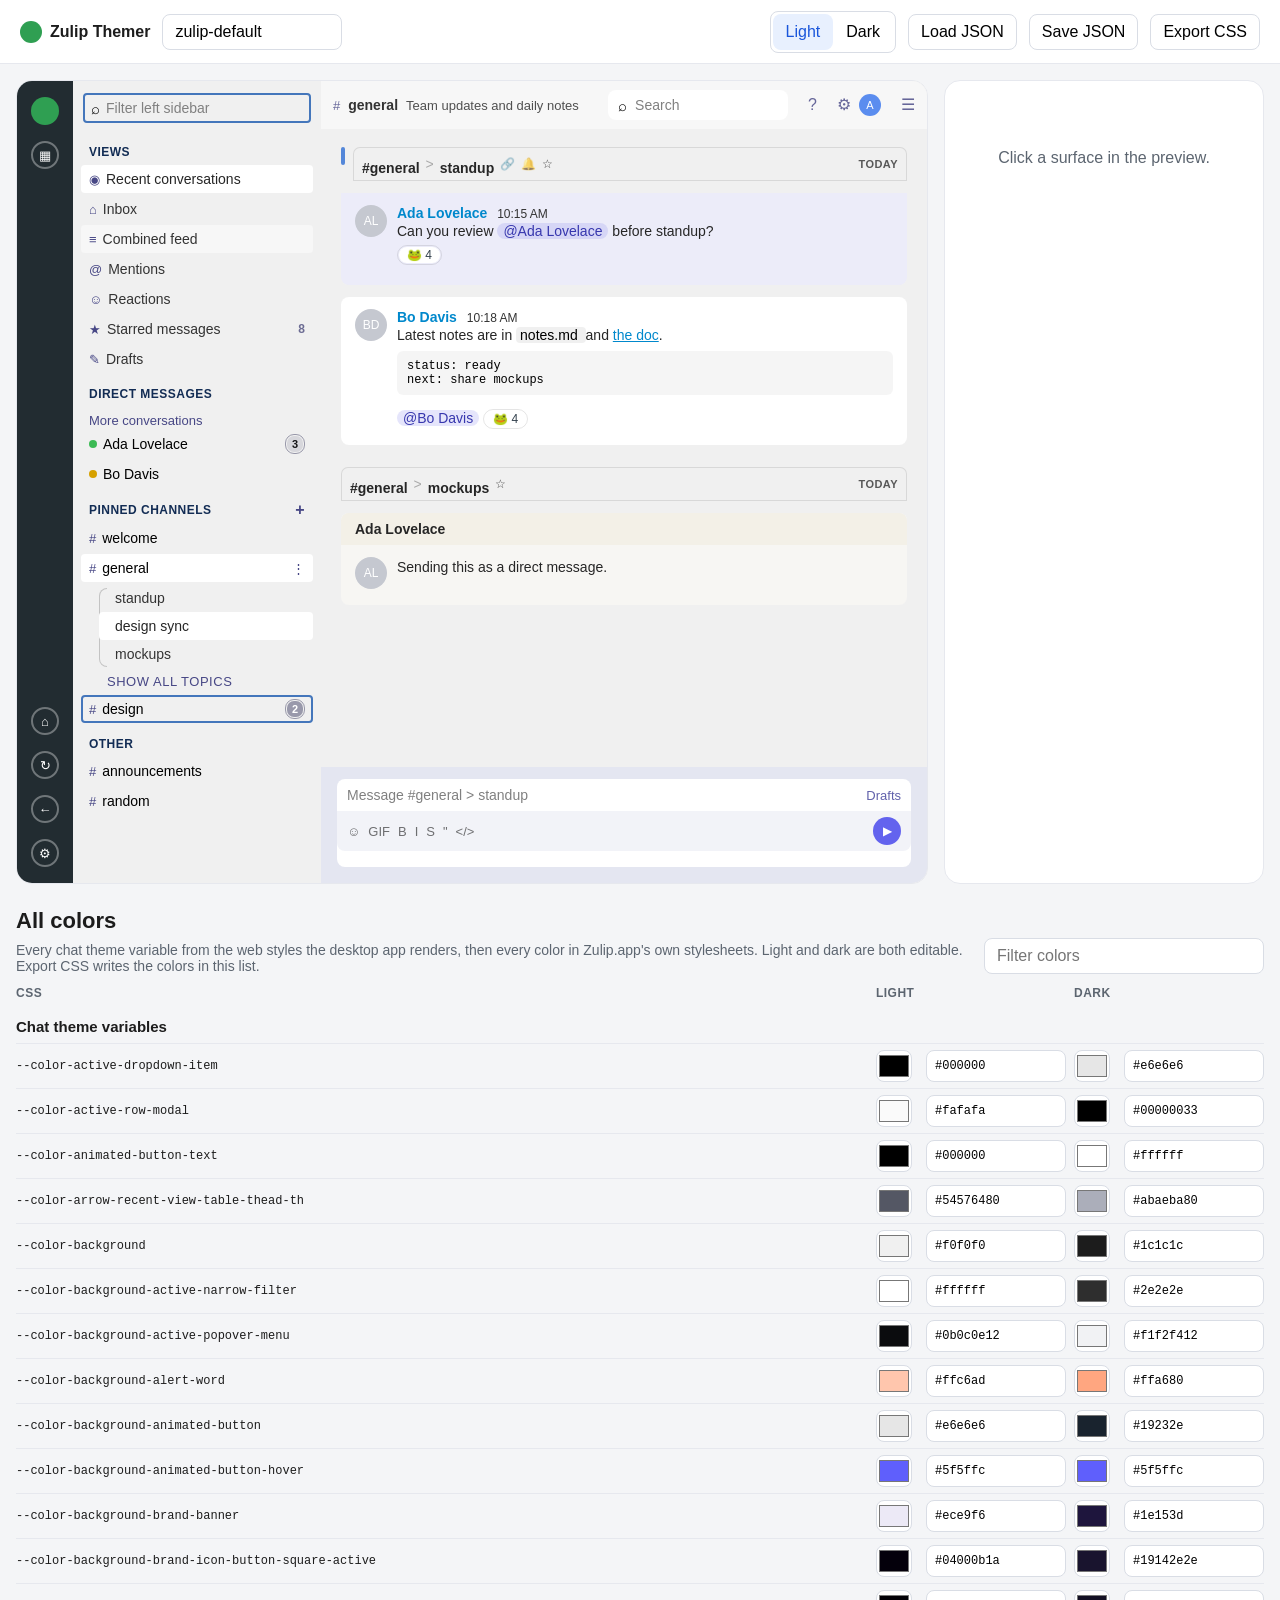
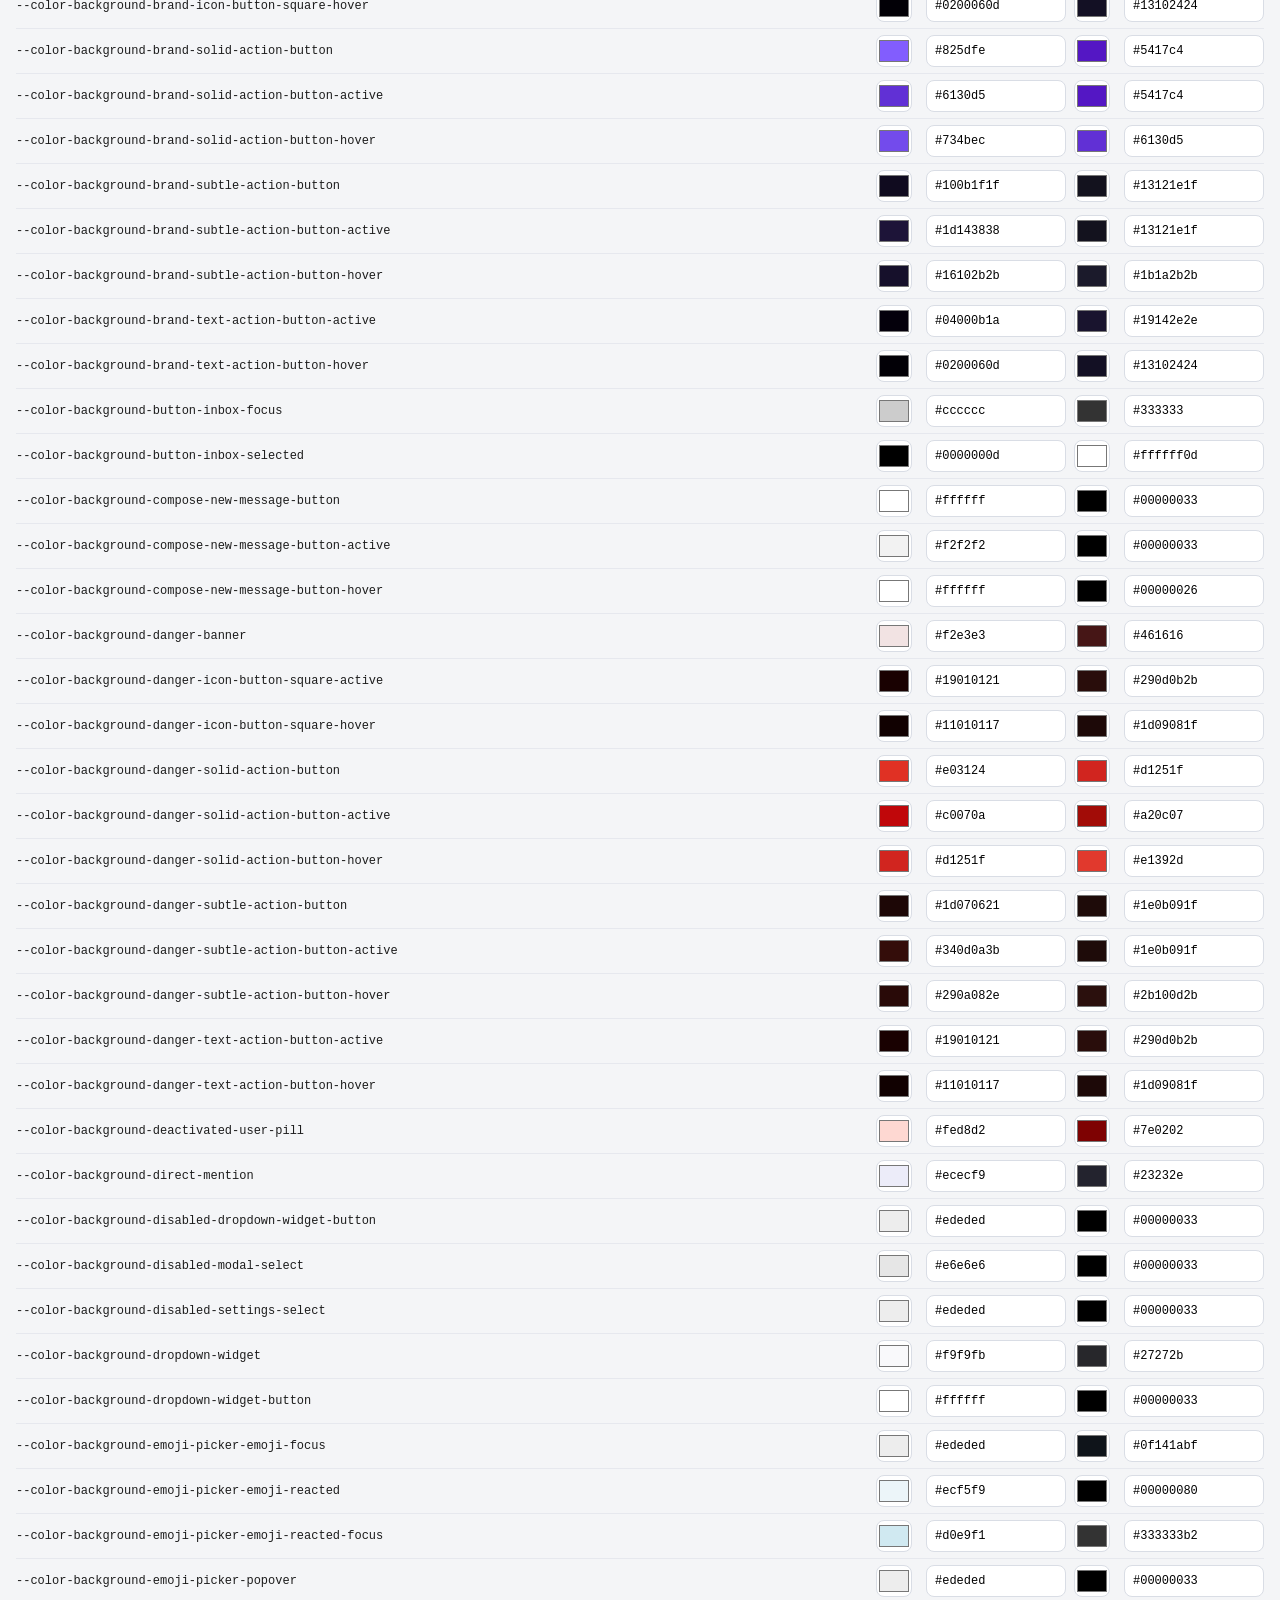
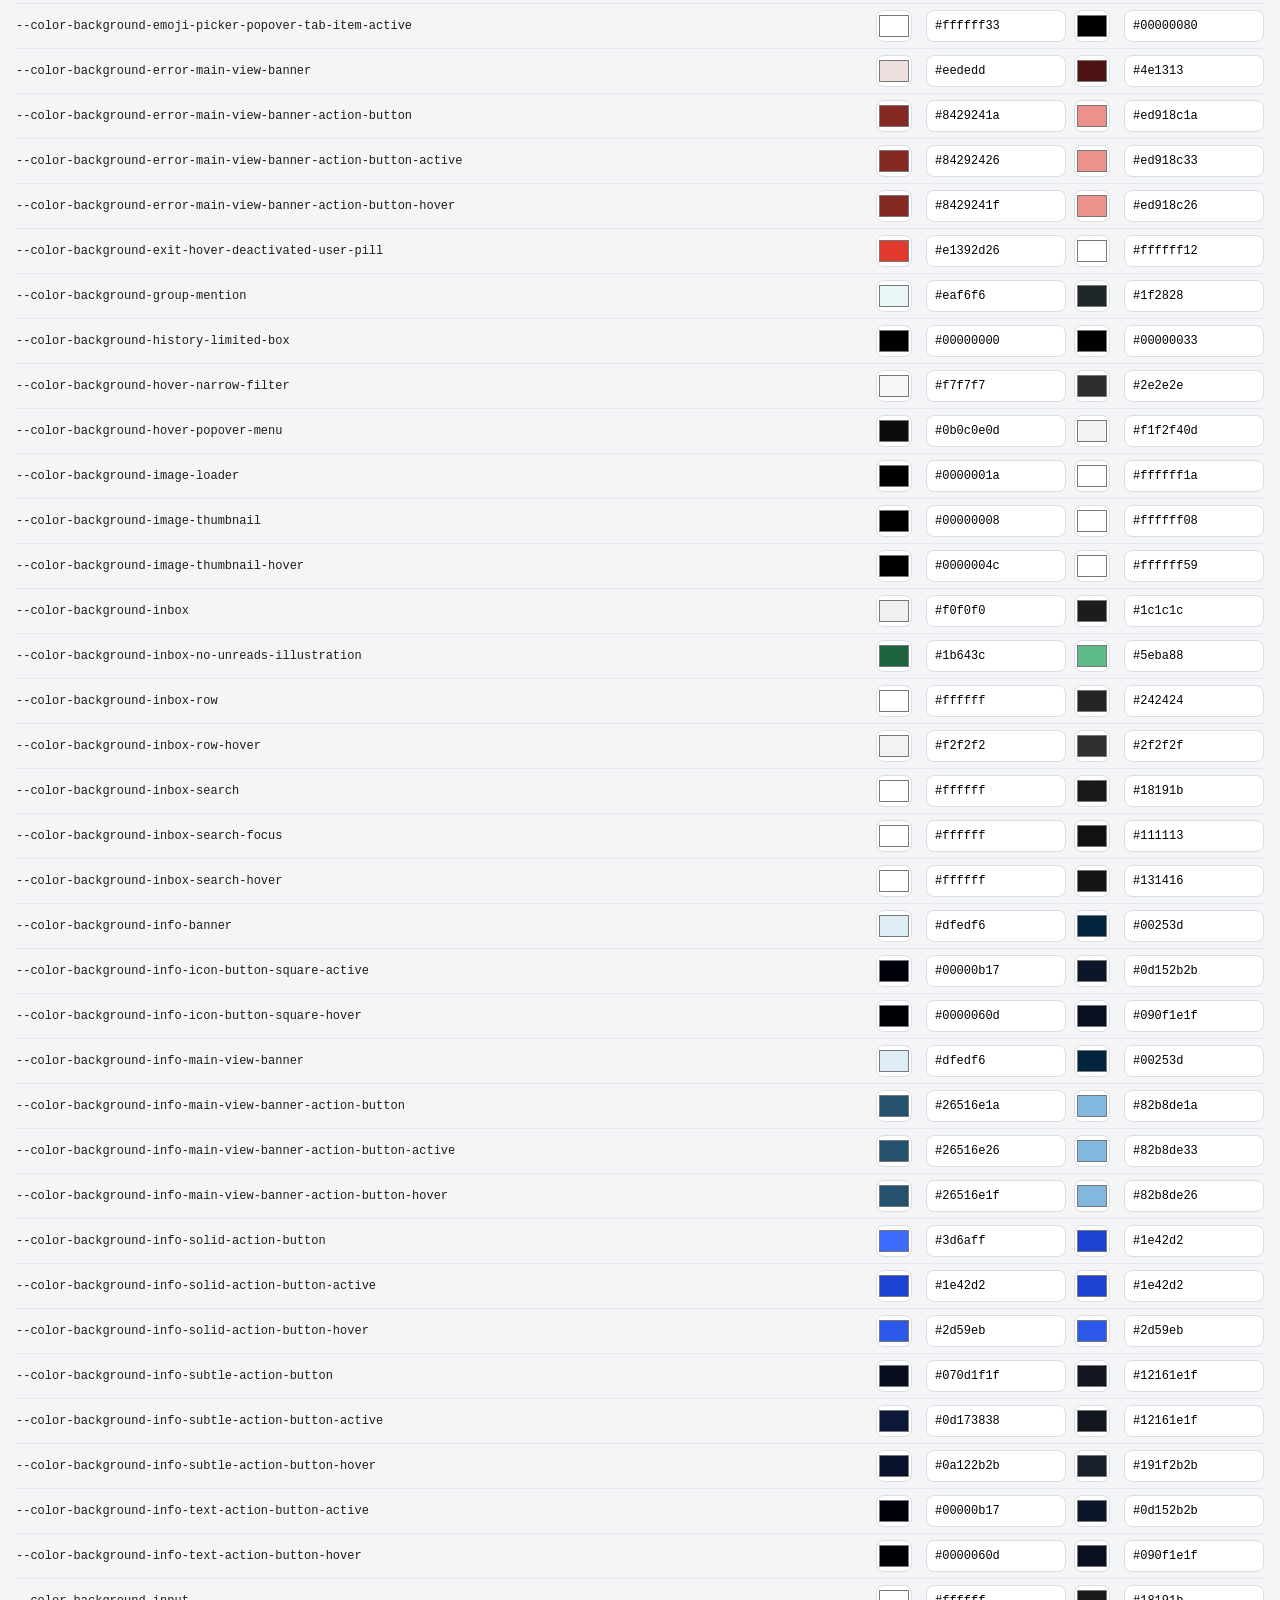
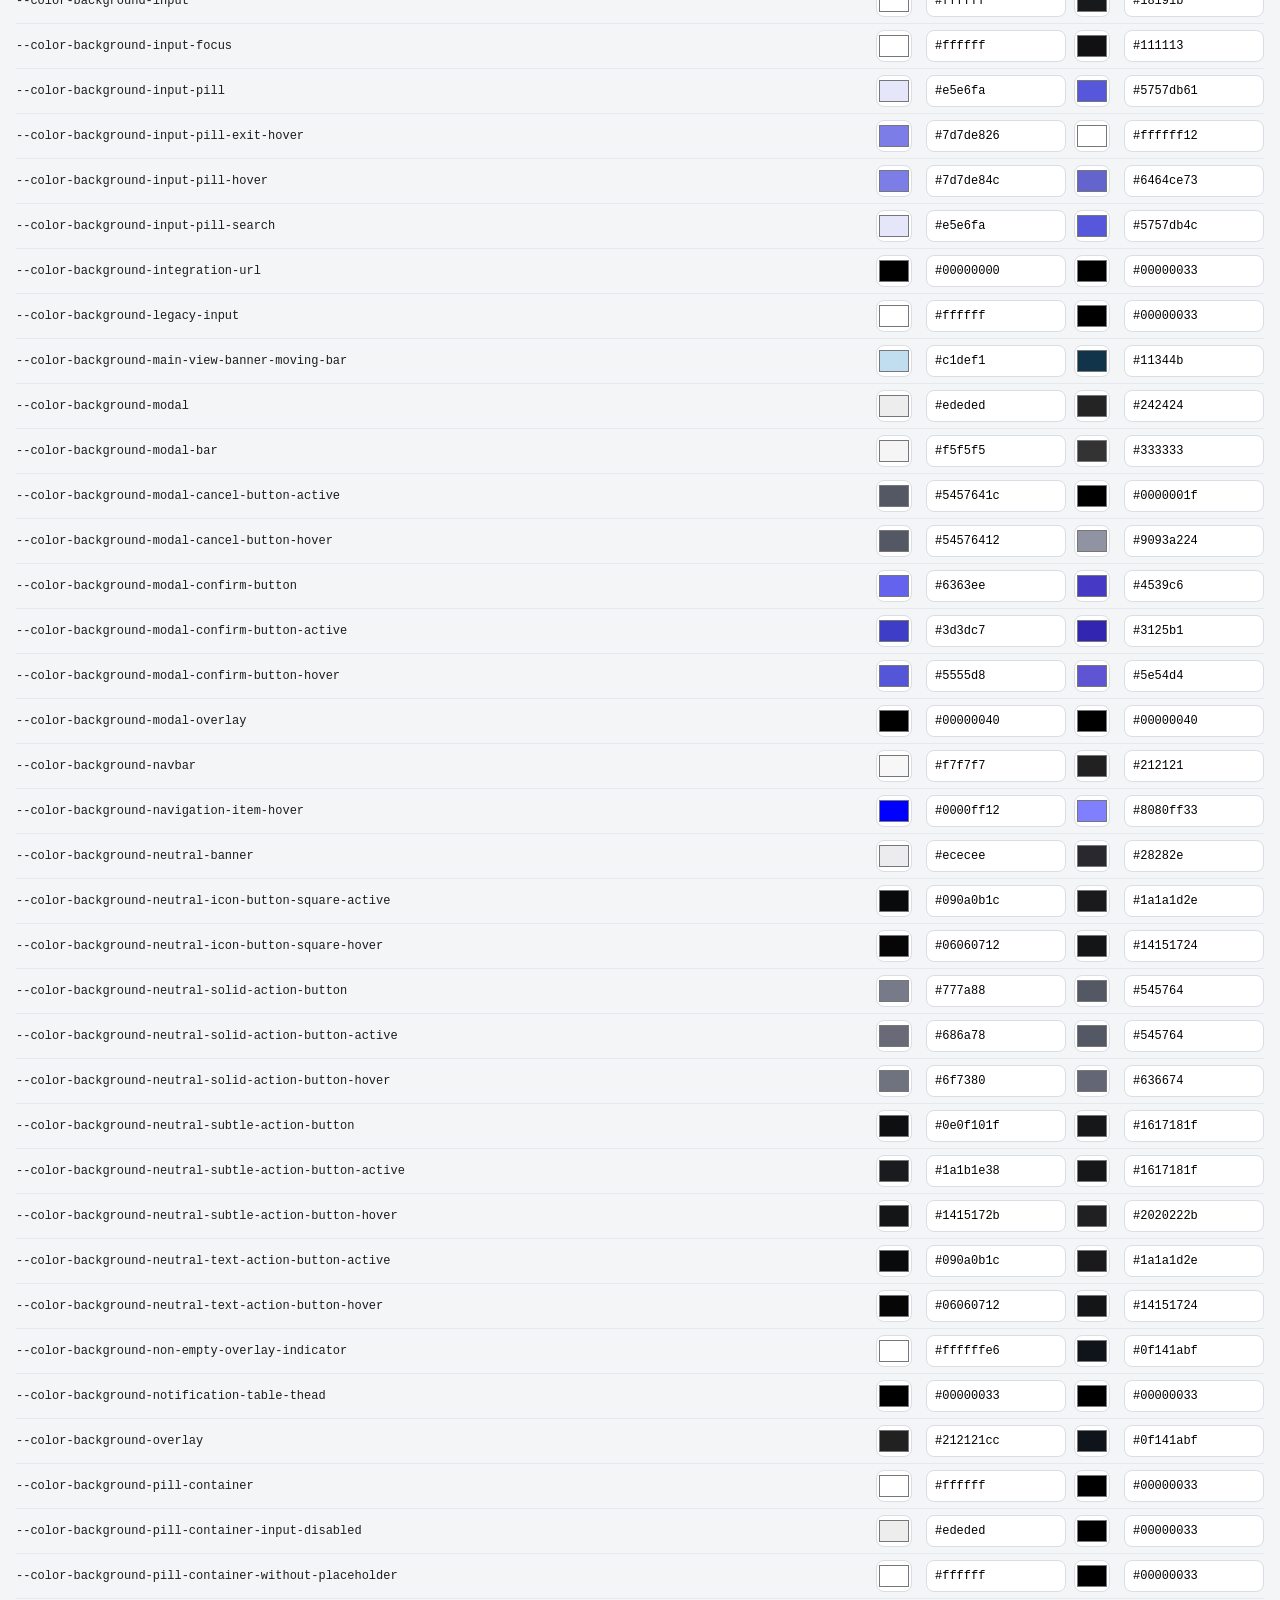
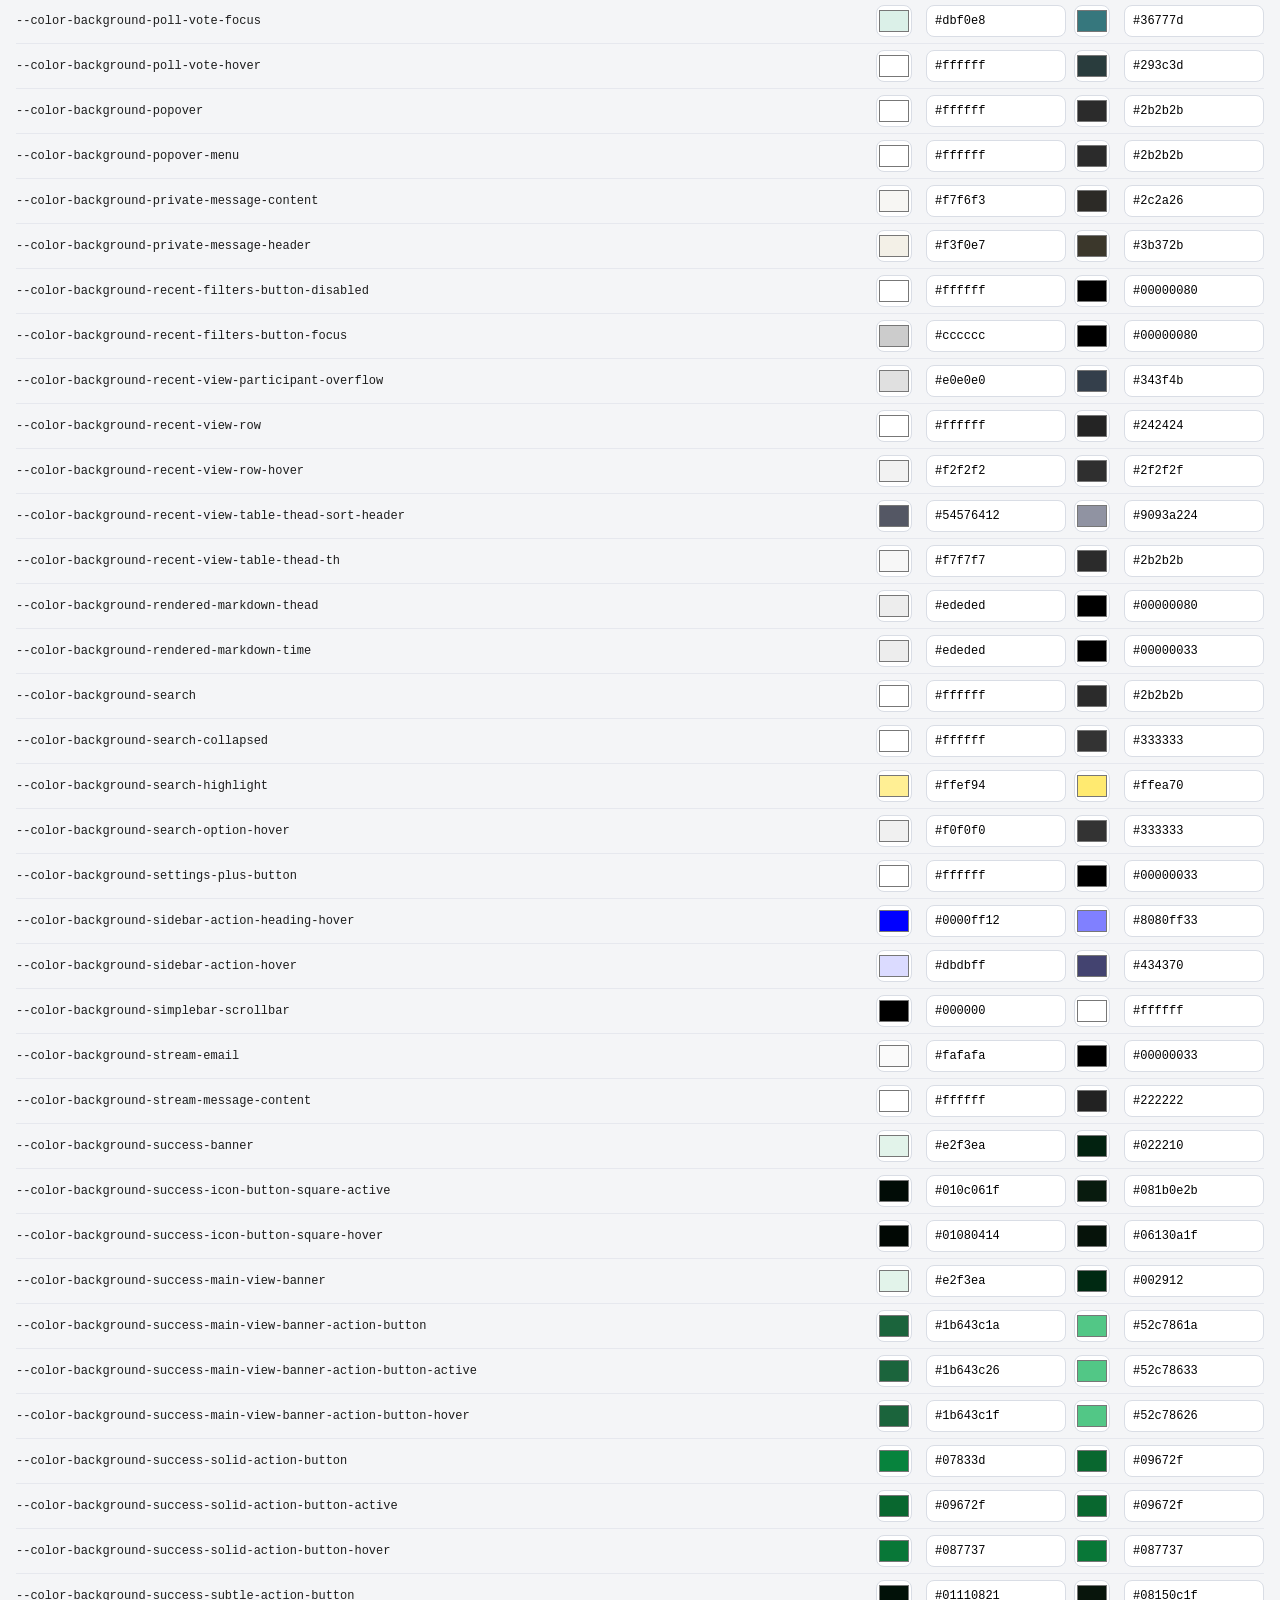
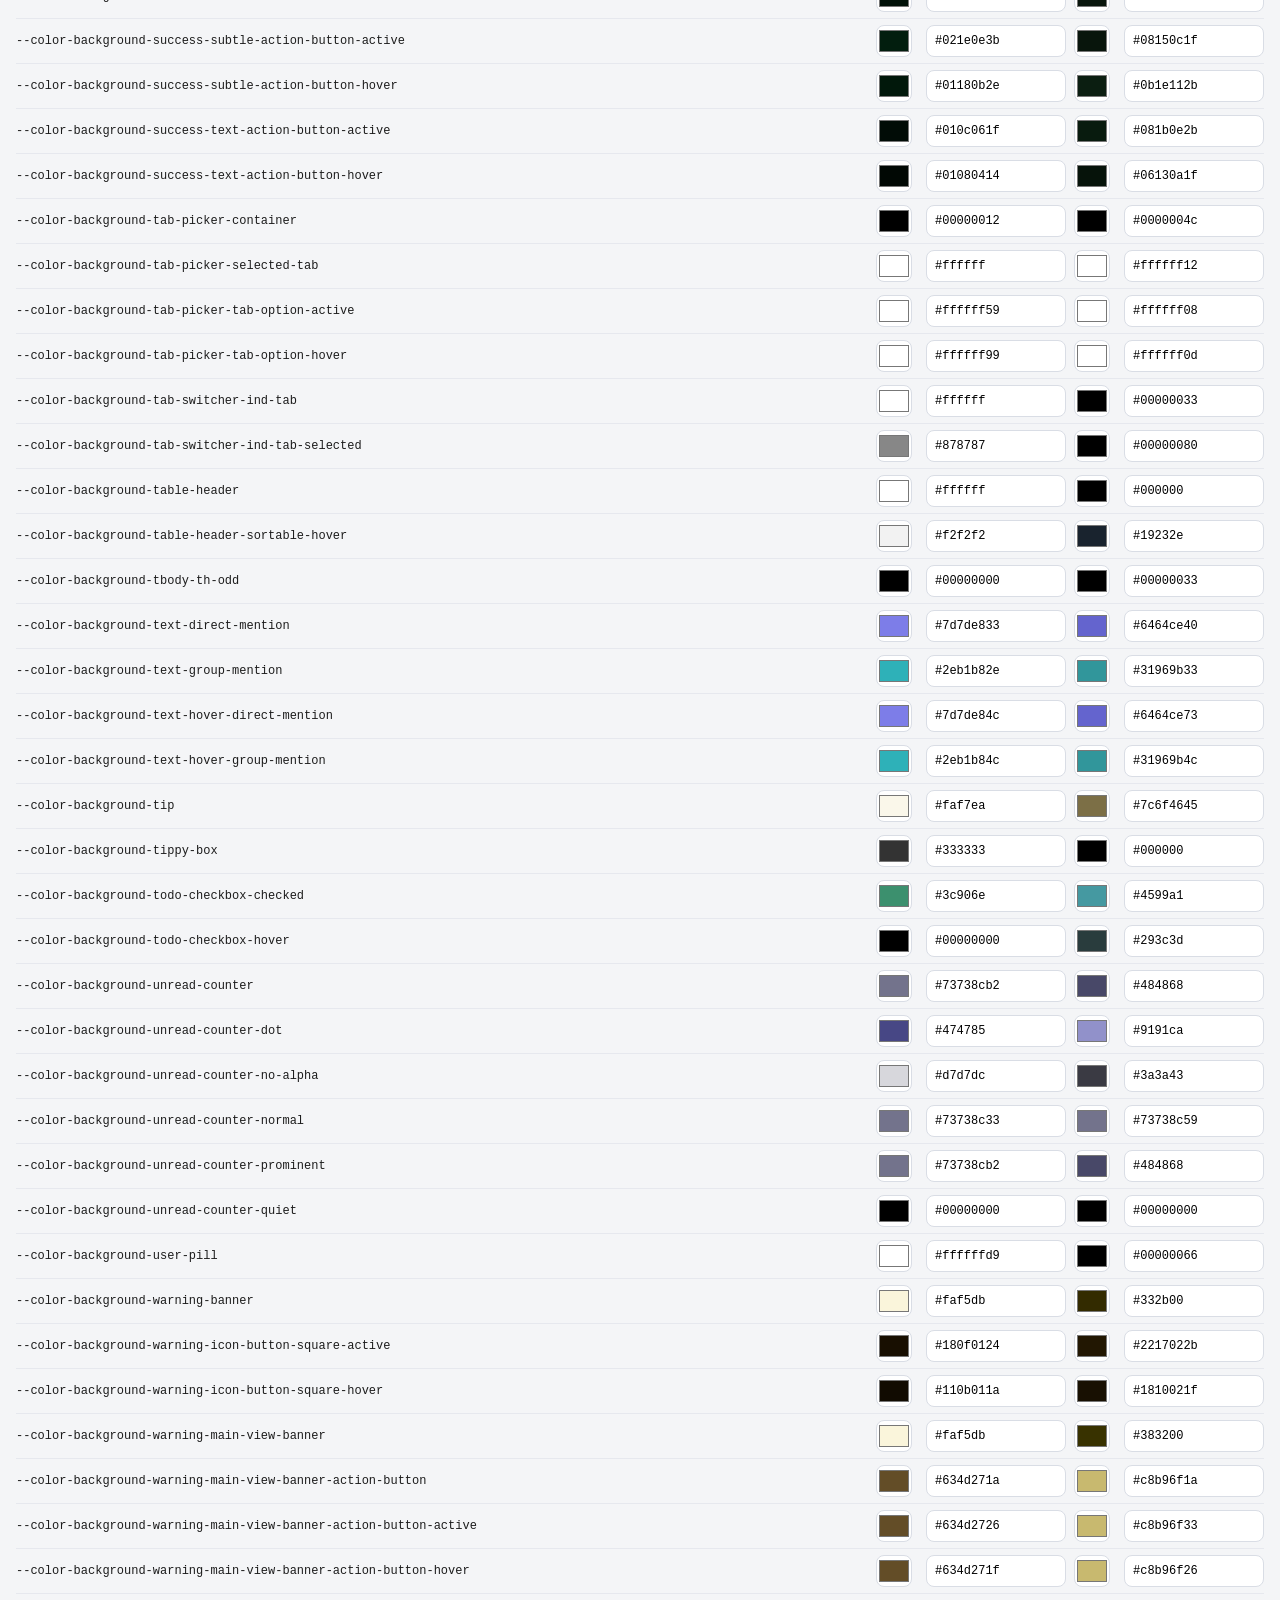
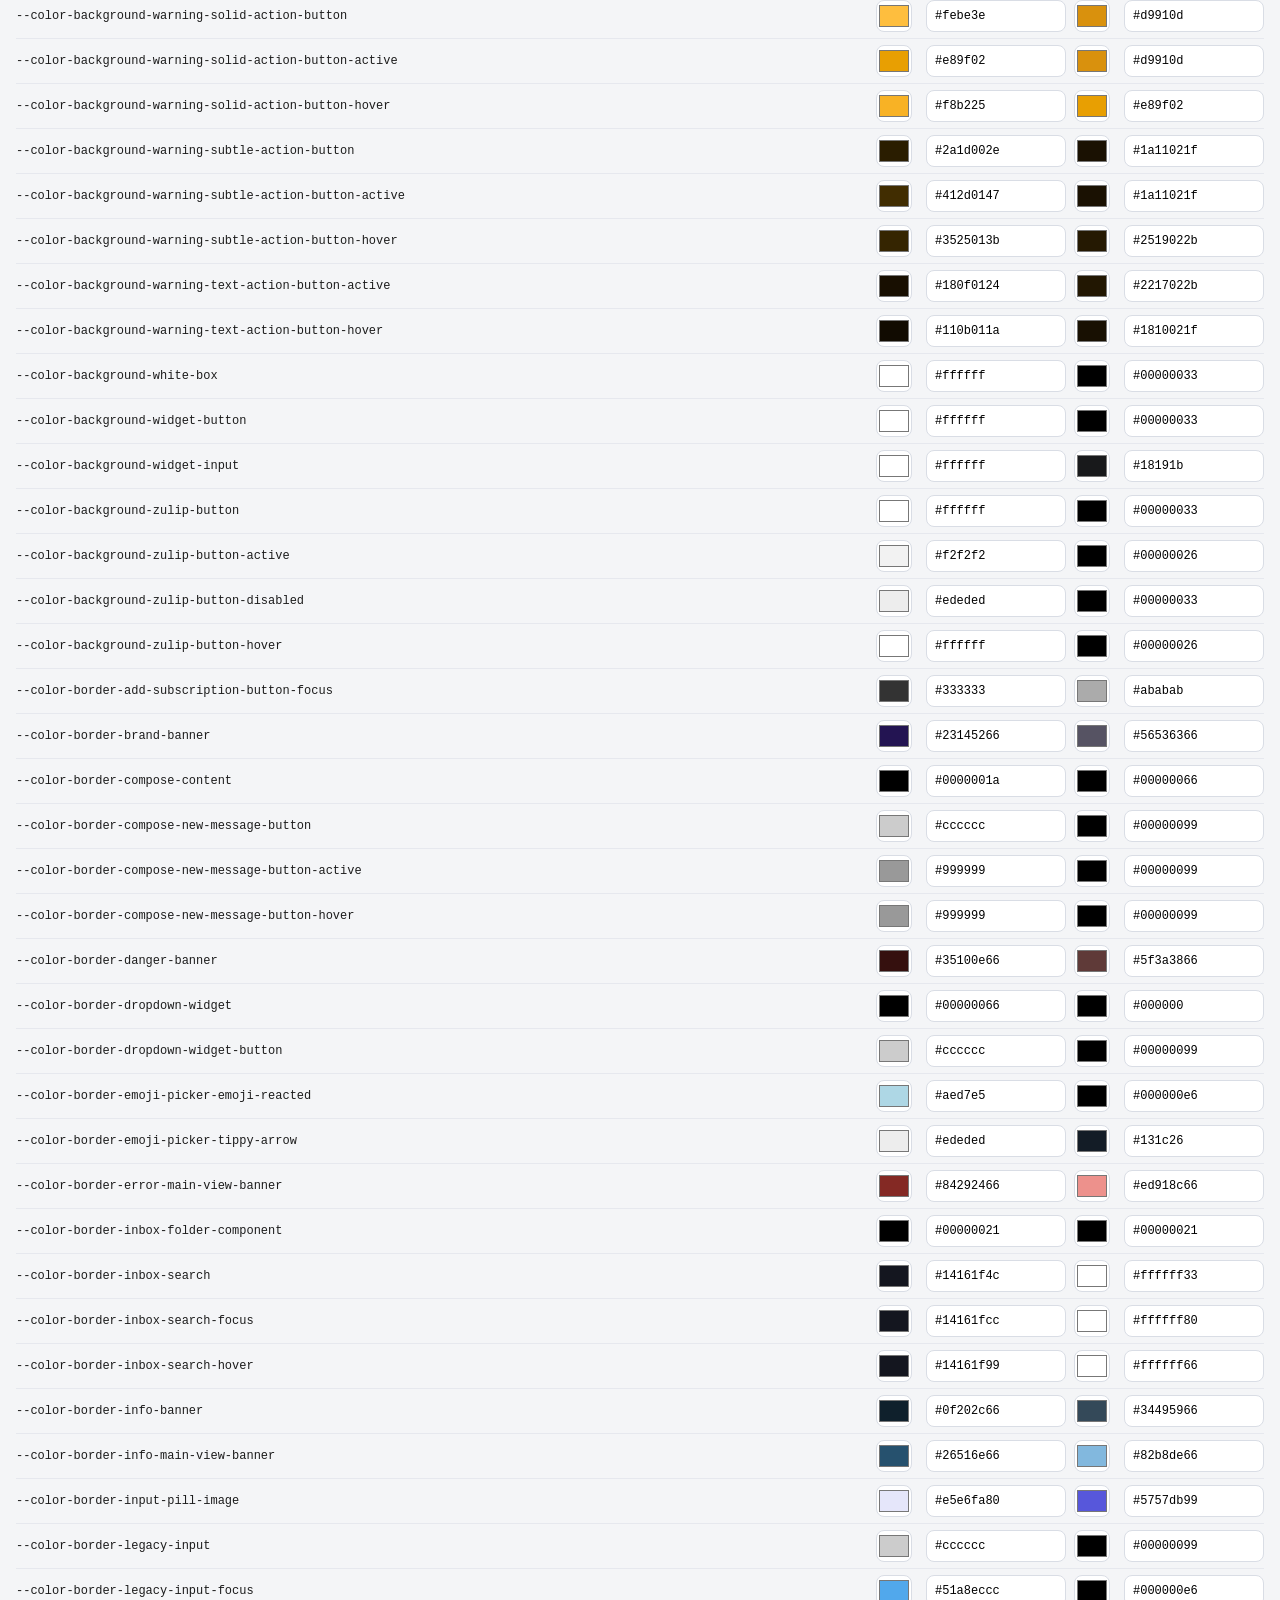
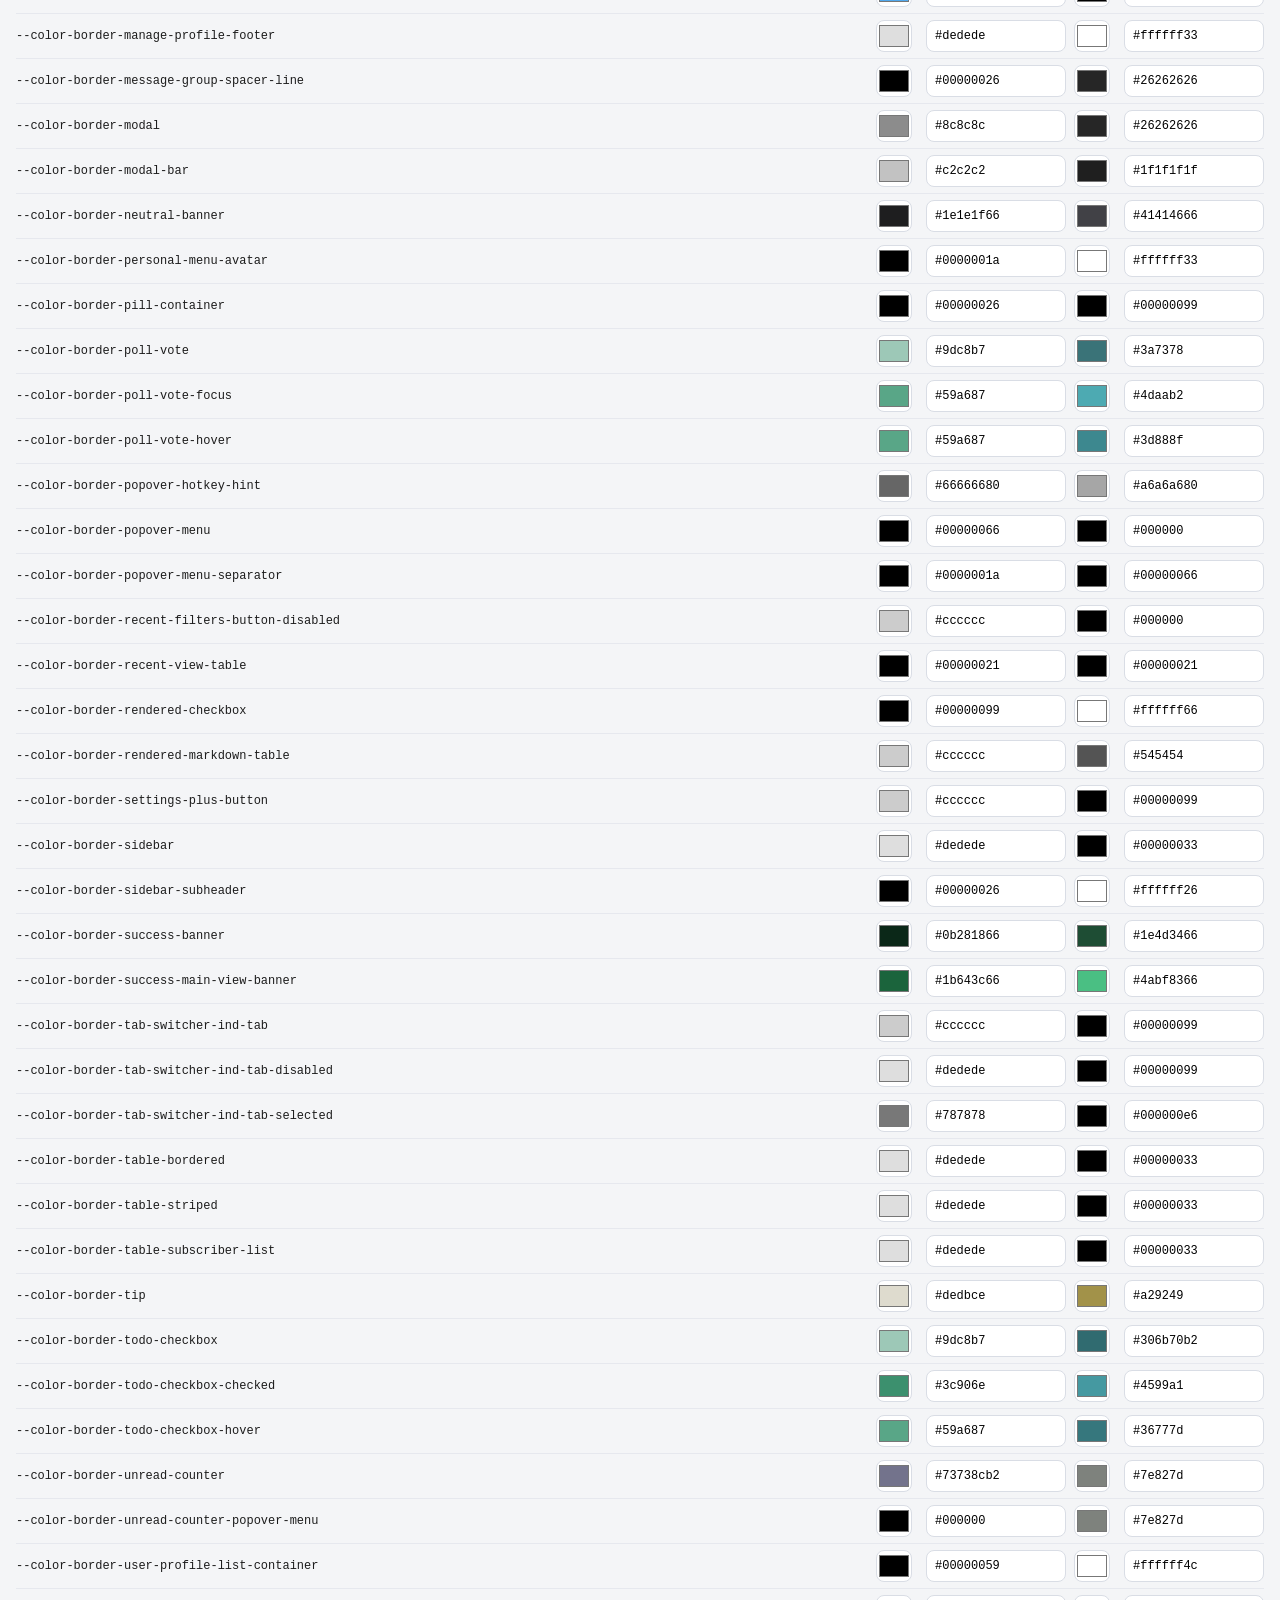
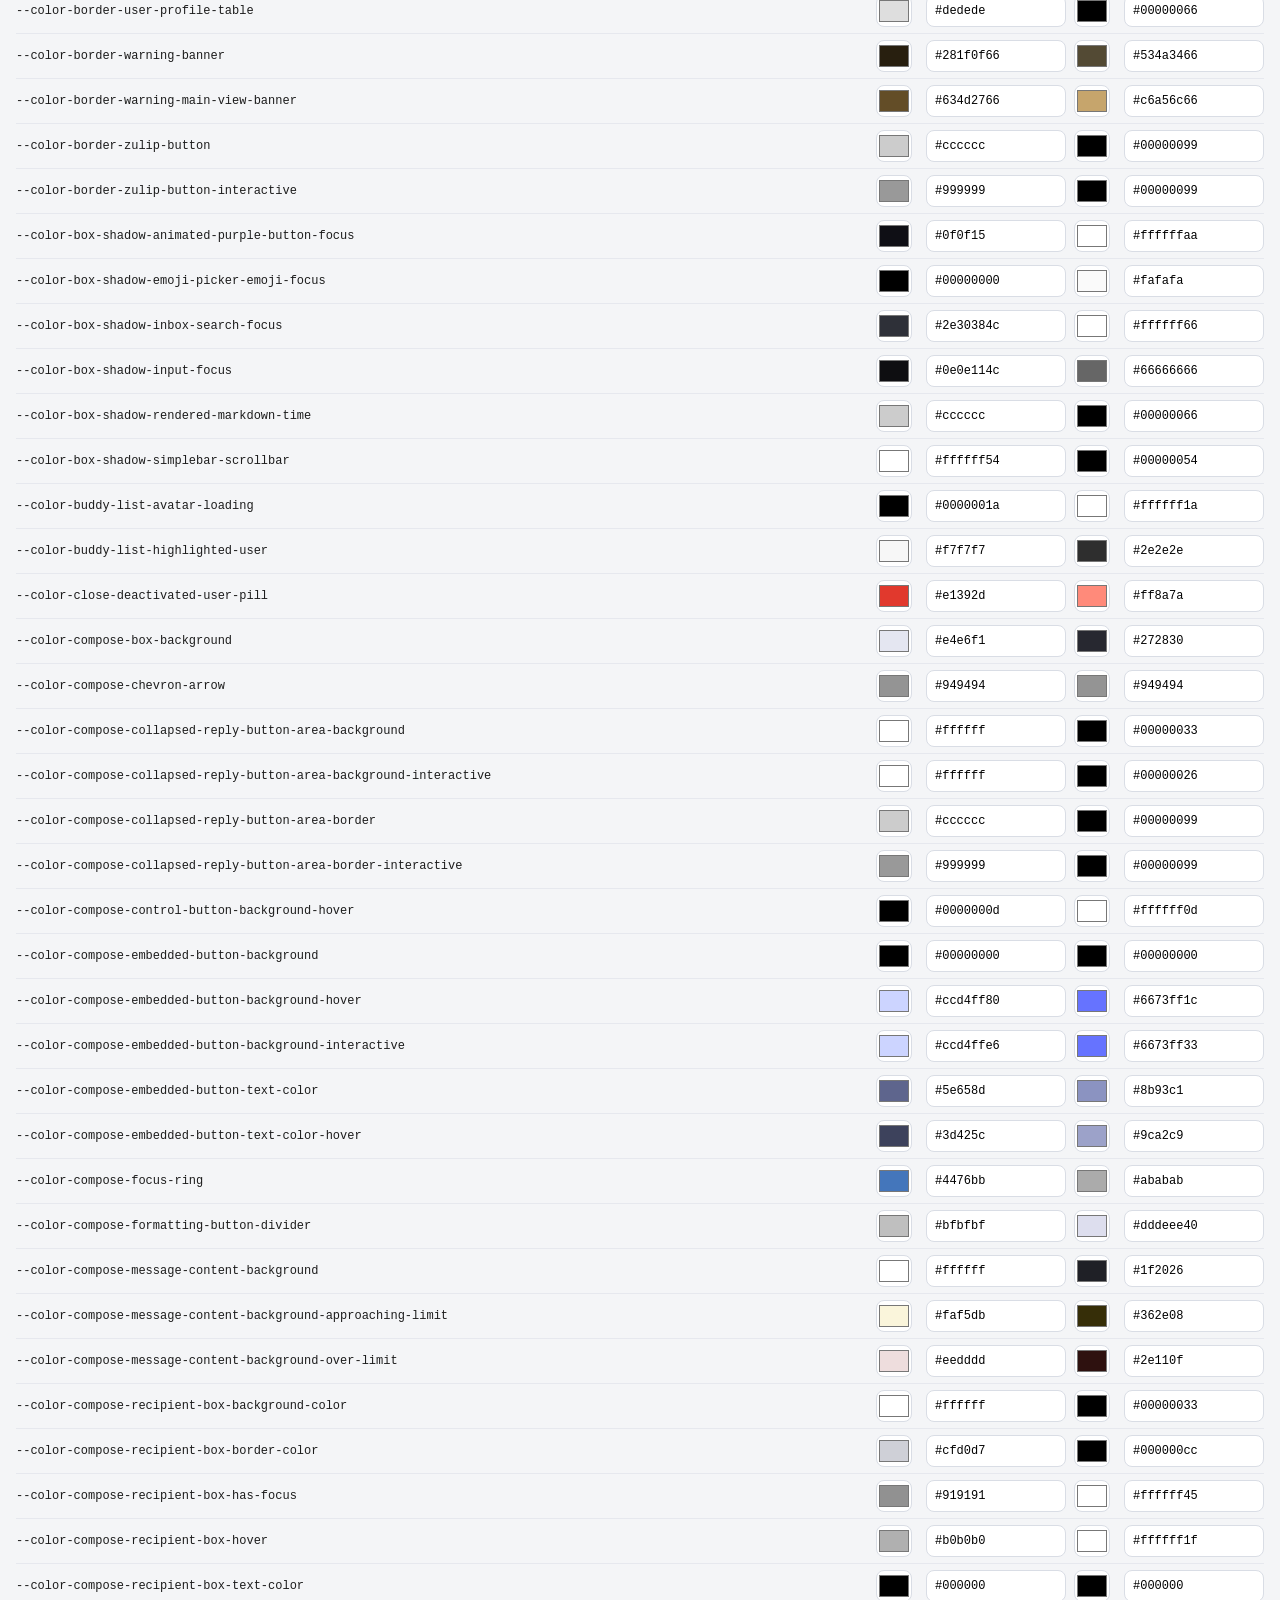
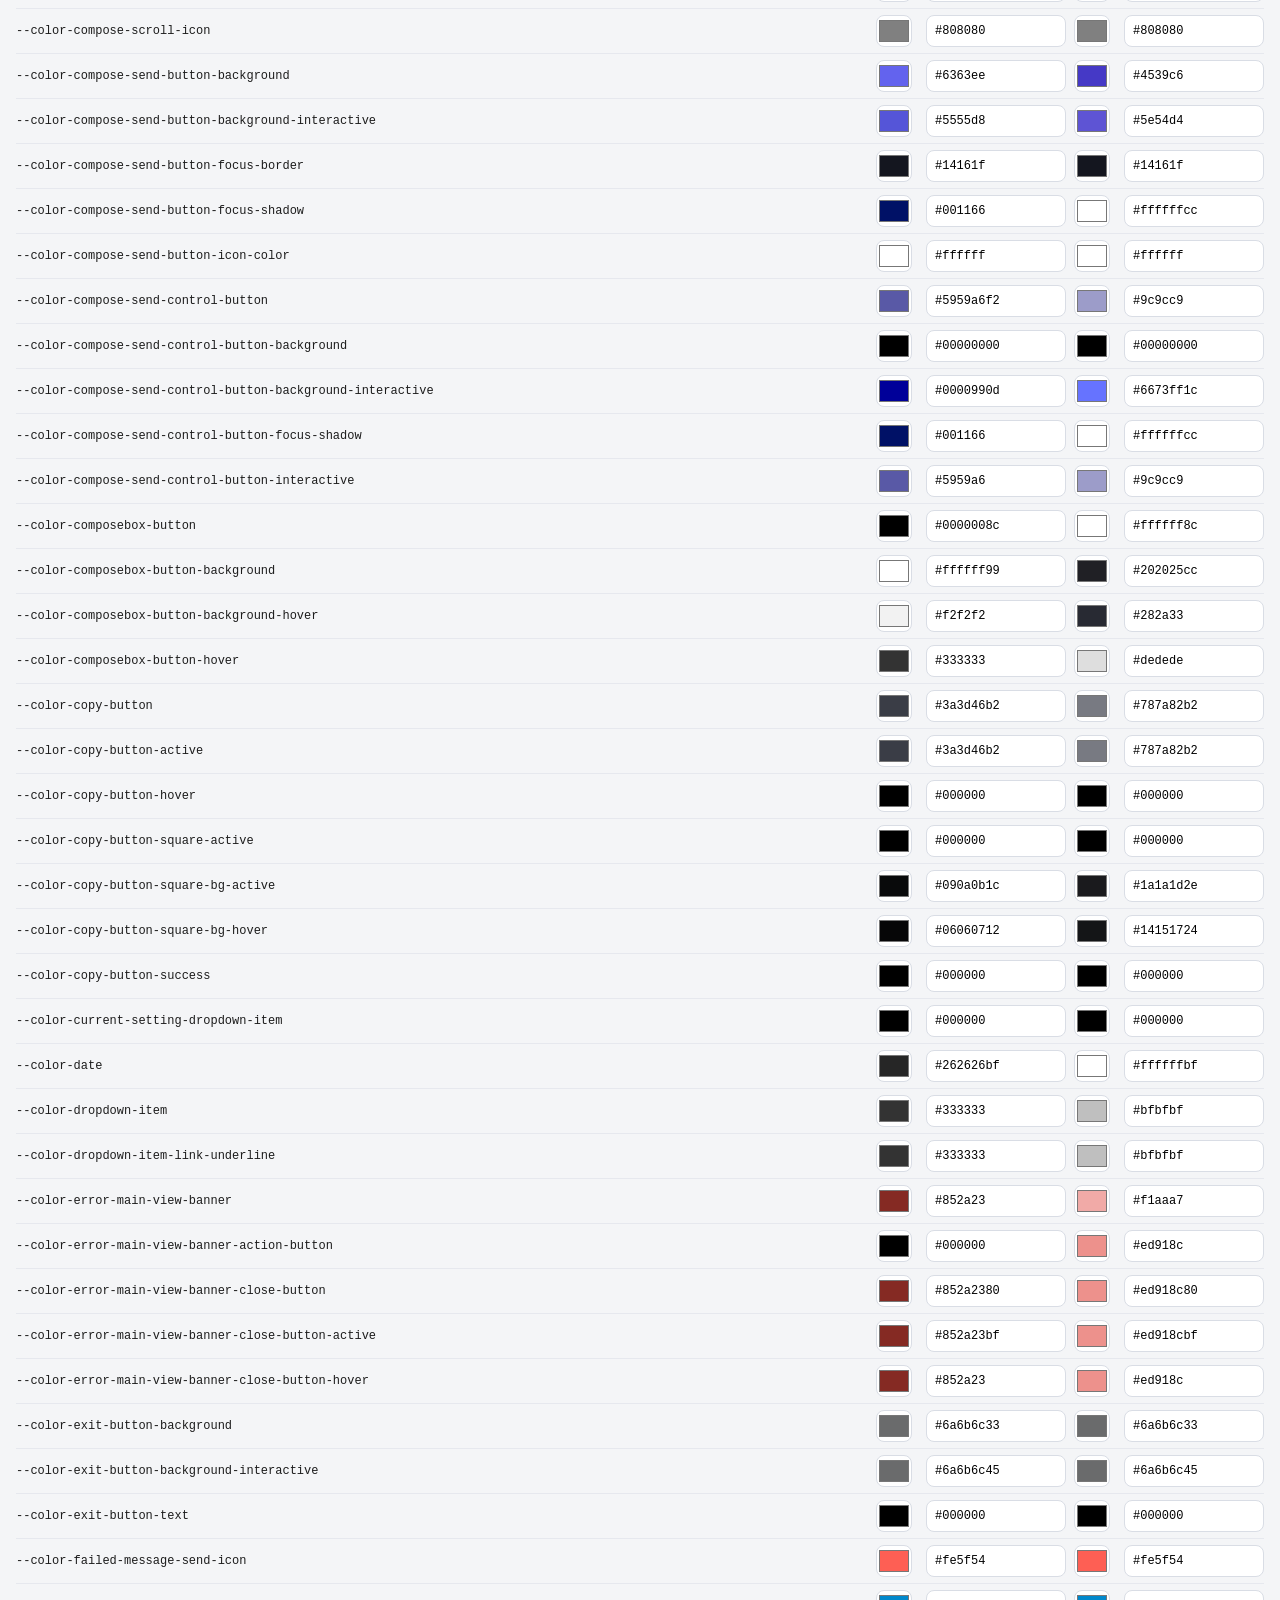
==== index.html @ 18829cf1 "tool" ====
<!doctype html>
<html lang="en">
  <head>
    <meta charset="UTF-8" />
    <meta name="viewport" content="width=device-width, initial-scale=1" />
    <title>Zulip Themer</title>
    <link rel="stylesheet" href="styles.css" />
  </head>
  <body>
    <header class="topbar">
      <div class="brand">
        <span class="logo" aria-hidden="true"></span>
        <span class="brand-name">Zulip Themer</span>
      </div>
      <label class="theme-name">
        <span class="visually-hidden">Theme name</span>
        <input id="theme-name" type="text" spellcheck="false" value="zulip-default" />
      </label>
      <p id="status" class="status" role="status"></p>
      <div class="mode-toggle" role="group" aria-label="Preview color scheme">
        <button id="mode-light" type="button" aria-pressed="true">Light</button>
        <button id="mode-dark" type="button" aria-pressed="false">Dark</button>
      </div>
      <button id="load-json" type="button">Load JSON</button>
      <input id="load-file" type="file" accept="application/json,.json" hidden />
      <button id="save-json" type="button">Save JSON</button>
      <button id="export-css" type="button">Export CSS</button>
    </header>

    <main class="workspace">
      <div class="dummy" id="dummy">
        <aside class="org-rail" data-token="desktop-org-rail">
          <span class="rail-mark" aria-hidden="true"></span>
          <span class="rail-icon" aria-hidden="true">▦</span>
          <span class="rail-spacer" aria-hidden="true"></span>
          <span class="rail-icon" aria-hidden="true">⌂</span>
          <span class="rail-icon" aria-hidden="true">↻</span>
          <span class="rail-icon" aria-hidden="true">←</span>
          <span class="rail-icon" aria-hidden="true">⚙</span>
        </aside>

        <div class="app-shell">
          <nav class="left-sidebar" data-token="--color-background" aria-label="Left sidebar">
            <div class="filter-box is-focus" data-token="--color-background">
              <span class="focus-ring" data-token="--color-outline-focus"></span>
              <span class="search-icon" data-token="--color-search-icons">⌕</span>
              <span class="placeholder" data-token="--color-text-search-placeholder">Filter left sidebar</span>
            </div>

            <h4 class="section-title" data-token="--color-text-sidebar-heading">Views</h4>
            <div class="row is-current" data-token="--color-background-active-narrow-filter">
              <span class="nav-icon" data-token="--color-left-sidebar-navigation-icon">◉</span>
              <span class="row-label" data-token="--color-text-active-narrow-filter">Recent conversations</span>
            </div>
            <div class="row">
              <span class="nav-icon" data-token="--color-left-sidebar-navigation-icon">⌂</span>
              <span class="row-label" data-token="--color-text-sidebar-row">Inbox</span>
            </div>
            <div class="row is-hover" data-token="--color-background-hover-narrow-filter">
              <span class="nav-icon" data-token="--color-left-sidebar-navigation-icon">≡</span>
              <span class="row-label" data-token="--color-text-sidebar-row">Combined feed</span>
            </div>
            <div class="row">
              <span class="nav-icon" data-token="--color-left-sidebar-navigation-icon">@</span>
              <span class="row-label" data-token="--color-text-sidebar-row">Mentions</span>
            </div>
            <div class="row">
              <span class="nav-icon" data-token="--color-left-sidebar-navigation-icon">☺</span>
              <span class="row-label" data-token="--color-text-sidebar-row">Reactions</span>
            </div>
            <div class="row">
              <span class="nav-icon" data-token="--color-left-sidebar-navigation-icon">★</span>
              <span class="row-label" data-token="--color-text-sidebar-row">Starred messages</span>
              <span class="quiet-count" data-token="--color-unread-counter-quiet">8</span>
            </div>
            <div class="row">
              <span class="nav-icon" data-token="--color-left-sidebar-navigation-icon">✎</span>
              <span class="row-label" data-token="--color-text-sidebar-row">Drafts</span>
            </div>

            <h4 class="section-title" data-token="--color-text-sidebar-heading">Direct messages</h4>
            <p class="action-heading" data-token="--color-text-sidebar-action-heading">More conversations</p>
            <div class="row">
              <span class="presence" aria-hidden="true"></span>
              <span class="row-label" data-token="--color-text-sidebar-base">Ada Lovelace</span>
              <span class="badge-edge" data-token="--color-border-unread-counter">
                <span class="badge-fill" data-token="--color-background-unread-counter-normal">
                  <span class="badge-num" data-token="--color-unread-counter-normal">3</span>
                </span>
              </span>
            </div>
            <div class="row">
              <span class="presence away" aria-hidden="true"></span>
              <span class="row-label" data-token="--color-text-sidebar-base">Bo Davis</span>
            </div>

            <h4 class="section-title">
              <span data-token="--color-text-sidebar-heading">Pinned channels</span>
              <span class="sidebar-action" data-token="--color-sidebar-action">+</span>
            </h4>
            <div class="row">
              <span class="nav-icon" data-token="--color-left-sidebar-navigation-icon">#</span>
              <span class="row-label" data-token="--color-text-sidebar-base">welcome</span>
            </div>
            <div class="row is-current" data-token="--color-background-active-narrow-filter">
              <span class="nav-icon" data-token="--color-left-sidebar-navigation-icon">#</span>
              <span class="row-label" data-token="--color-text-sidebar-base">general</span>
              <span class="vdots" data-token="--color-vdots-visible">⋮</span>
            </div>
            <div class="topic-list">
              <span class="topic-bracket" data-token="--color-topic-indent-border"></span>
              <div class="topic">
                <span class="topic-name" data-token="--color-text-sidebar-row">standup</span>
              </div>
              <div class="topic is-current" data-token="--color-background-active-narrow-filter">
                <span class="topic-name" data-token="--color-text-active-narrow-filter">design sync</span>
              </div>
              <div class="topic">
                <span class="topic-name" data-token="--color-text-sidebar-row">mockups</span>
              </div>
              <p class="action-heading show-all" data-token="--color-text-sidebar-action-heading">Show all topics</p>
            </div>
            <div class="row is-focus">
              <span class="focus-ring" data-token="--color-outline-focus"></span>
              <span class="nav-icon" data-token="--color-left-sidebar-navigation-icon">#</span>
              <span class="row-label" data-token="--color-text-sidebar-base">design</span>
              <span class="badge-edge" data-token="--color-border-unread-counter">
                <span class="badge-fill prominent" data-token="--color-background-unread-counter-prominent">
                  <span class="badge-num" data-token="--color-unread-counter-prominent">2</span>
                </span>
              </span>
            </div>

            <h4 class="section-title" data-token="--color-text-sidebar-heading">Other</h4>
            <div class="row">
              <span class="nav-icon" data-token="--color-left-sidebar-navigation-icon">#</span>
              <span class="row-label" data-token="--color-text-sidebar-base">announcements</span>
            </div>
            <div class="row">
              <span class="nav-icon" data-token="--color-left-sidebar-navigation-icon">#</span>
              <span class="row-label" data-token="--color-text-sidebar-base">random</span>
            </div>
          </nav>

          <section class="conversation">
            <header class="navbar" data-token="--color-background-navbar">
              <span class="nav-icon navbar-hash" data-token="--color-navbar-icon">#</span>
              <span class="navbar-title" data-token="--color-text-message-view-header">general</span>
              <span class="navbar-desc" data-token="--color-text-message-view-header">Team updates and daily notes</span>
              <div class="search" data-token="--color-background-search">
                <span class="search-icon" data-token="--color-search-icons">⌕</span>
                <span class="placeholder" data-token="--color-text-search-placeholder">Search</span>
              </div>
              <span class="navbar-icon" data-token="--color-navbar-icon">?</span>
              <span class="navbar-icon" data-token="--color-navbar-icon">⚙</span>
              <span class="navbar-avatar" aria-hidden="true">A</span>
              <span class="navbar-icon" data-token="--color-navbar-icon">☰</span>
            </header>
            <div class="feed" data-token="--color-background">
              <div class="recipient-bar">
                <span class="unread-marker" data-token="--color-unread-marker"></span>
                <div class="recipient-box" data-token="--color-message-header-contents-border">
                  <span class="recipient" data-token="--color-text-message-header">#general</span>
                  <span class="chevron" data-token="--color-message-header-icon-non-interactive">&gt;</span>
                  <span class="recipient" data-token="--color-text-message-header">standup</span>
                  <span class="header-icon" data-token="--color-message-header-icon-interactive">🔗</span>
                  <span class="header-icon" data-token="--color-message-header-icon-interactive">🔔</span>
                  <span class="header-icon" data-token="--color-message-header-icon-interactive">☆</span>
                  <span class="date-label" data-token="--color-date">Today</span>
                </div>
              </div>

              <article class="mention-card" data-token="--color-background-direct-mention">
                <div class="message">
                  <span class="avatar" aria-hidden="true">AL</span>
                  <div class="message-main">
                    <p class="sender">
                      <span data-token="--color-text-sender-name">Ada Lovelace</span>
                      <time data-token="--color-text-default">10:15 AM</time>
                    </p>
                    <p class="body" data-token="--color-text-message-default">
                      Can you review
                      <span class="mention-pill" data-token="--color-background-text-direct-mention">
                        <span data-token="--color-text-self-direct-mention">@Ada Lovelace</span>
                      </span>
                      before standup?
                    </p>
                    <span class="reaction" data-token="--color-message-reaction-border">
                      <span class="reaction-fill" data-token="--color-message-reaction-background">
                        <span data-token="--color-message-reaction-text">🐸 4</span>
                      </span>
                    </span>
                  </div>
                </div>
              </article>

              <article class="stream-card" data-token="--color-background-stream-message-content">
                <div class="message">
                  <span class="avatar" aria-hidden="true">BD</span>
                  <div class="message-main">
                    <p class="sender">
                      <span data-token="--color-text-sender-name">Bo Davis</span>
                      <time data-token="--color-text-default">10:18 AM</time>
                    </p>
                    <p class="body" data-token="--color-text-message-default">
                      Latest notes are in
                      <span class="inline-code" data-token="--color-markdown-code-background">
                        <span data-token="--color-markdown-code-text">notes.md</span>
                      </span>
                      and
                      <span class="msg-link" data-token="--color-markdown-link">the doc</span>.
                    </p>
                    <pre class="code-block" data-token="--color-markdown-pre-background"><code data-token="--color-markdown-pre-text">status: ready
next: share mockups</code></pre>
                    <span class="mention-pill" data-token="--color-background-text-direct-mention">
                      <span data-token="--color-text-self-direct-mention">@Bo Davis</span>
                    </span>
                    <span class="reaction" data-token="--color-message-reaction-border">
                      <span class="reaction-fill" data-token="--color-message-reaction-background">
                        <span data-token="--color-message-reaction-text">🐸 4</span>
                      </span>
                    </span>
                  </div>
                </div>
              </article>

              <div class="recipient-bar">
                <div class="recipient-box" data-token="--color-message-header-contents-border">
                  <span class="recipient" data-token="--color-text-message-header">#general</span>
                  <span class="chevron" data-token="--color-message-header-icon-non-interactive">&gt;</span>
                  <span class="recipient" data-token="--color-text-message-header">mockups</span>
                  <span class="header-icon" data-token="--color-message-header-icon-interactive">☆</span>
                  <span class="date-label" data-token="--color-date">Today</span>
                </div>
              </div>

              <article class="dm-card" data-token="--color-background-private-message-content">
                <header class="dm-header" data-token="--color-background-private-message-header">
                  <span data-token="--color-text-message-header">Ada Lovelace</span>
                </header>
                <div class="message">
                  <span class="avatar" aria-hidden="true">AL</span>
                  <p class="body" data-token="--color-text-message-default">Sending this as a direct message.</p>
                </div>
              </article>
            </div>
            <footer class="compose" data-token="--color-compose-box-background">
              <div class="compose-input" data-token="--color-compose-message-content-background">
                <div class="compose-top">
                  <span class="compose-hint" data-token="--color-text-search-placeholder">Message #general &gt; standup</span>
                  <span class="drafts" data-token="--color-compose-send-control-button">Drafts</span>
                </div>
                <div class="format-bar" data-token="--color-message-formatting-controls-container">
                  <span class="tool" data-token="--color-composebox-button">☺</span>
                  <span class="tool" data-token="--color-composebox-button">GIF</span>
                  <span class="tool" data-token="--color-composebox-button">B</span>
                  <span class="tool" data-token="--color-composebox-button">I</span>
                  <span class="tool" data-token="--color-composebox-button">S</span>
                  <span class="tool" data-token="--color-composebox-button">"</span>
                  <span class="tool" data-token="--color-composebox-button">&lt;/&gt;</span>
                  <span class="send" data-token="--color-compose-send-button-background">
                    <span data-token="--color-compose-send-button-icon-color">▶</span>
                  </span>
                </div>
              </div>
            </footer>
          </section>
        </div>
      </div>

      <aside class="inspector" aria-label="Color inspector">
        <p id="inspector-empty">Click a surface in the preview.</p>
        <div id="inspector-body" hidden>
          <h2 id="inspector-label"></h2>
          <p id="inspector-var"></p>
          <p id="inspector-note" class="note" hidden></p>
          <div class="color-row">
            <span>Light</span>
            <input id="light-picker" type="color" aria-label="Light color" value="#ffffff" />
            <input id="light-hex" type="text" spellcheck="false" aria-label="Light hex" />
            <button id="copy-light" type="button">Copy</button>
          </div>
          <div class="color-row">
            <span>Dark</span>
            <input id="dark-picker" type="color" aria-label="Dark color" value="#000000" />
            <input id="dark-hex" type="text" spellcheck="false" aria-label="Dark hex" />
            <button id="copy-dark" type="button">Copy</button>
          </div>
          <button id="reset-token" type="button">Reset</button>
        </div>
      </aside>
    </main>
    <section class="catalog" aria-label="All colors">
      <div class="catalog-head">
        <h2>All colors</h2>
        <p>
          Every chat theme variable from the web styles the desktop app renders, then every color in Zulip.app's own stylesheets.
          Light and dark are both editable. Export CSS writes the colors in this list.
        </p>
        <input id="catalog-search" type="search" placeholder="Filter colors" aria-label="Filter colors" />
      </div>
      <div class="catalog-columns" aria-hidden="true">
        <span>CSS</span>
        <span>Light</span>
        <span></span>
        <span>Dark</span>
        <span></span>
      </div>
      <div id="catalog-list"></div>
    </section>
    <script src="catalog.js"></script>
    <script src="app.js"></script>
  </body>
</html>
---- styles.css ----
*,
*::before,
*::after {
  box-sizing: border-box;
}

html,
body {
  min-height: 100%;
  margin: 0;
}

body {
  display: flex;
  flex-direction: column;
  background: #f4f5f7;
  color: #1c1c1c;
  font-family: "Helvetica Neue", Helvetica, Arial, sans-serif;
}

button,
input {
  font: inherit;
}

button {
  cursor: pointer;
}

.visually-hidden {
  position: absolute;
  width: 1px;
  height: 1px;
  padding: 0;
  margin: -1px;
  overflow: hidden;
  clip: rect(0, 0, 0, 0);
  white-space: nowrap;
  border: 0;
}

.topbar {
  display: flex;
  align-items: center;
  gap: 12px;
  height: 64px;
  padding: 0 20px;
  background: #fff;
  border-bottom: 1px solid #e6e8ee;
}

.brand {
  display: flex;
  align-items: center;
  gap: 8px;
  font-weight: 700;
}

.logo {
  width: 22px;
  height: 22px;
  border-radius: 50%;
  background: #2f9f52;
}

.theme-name input {
  width: 180px;
  height: 36px;
  padding: 0 12px;
  border: 1px solid #d9dde5;
  border-radius: 8px;
  background: #fff;
}

.status {
  flex: 1;
  margin: 0;
  color: #5c6570;
  font-size: 13px;
}

.mode-toggle {
  display: flex;
  padding: 2px;
  border: 1px solid #d9dde5;
  border-radius: 8px;
  background: #fff;
}

.mode-toggle button,
.topbar > button,
#reset-token,
.copy {
  height: 36px;
  padding: 0 12px;
  border: 1px solid #d9dde5;
  border-radius: 8px;
  background: #fff;
}

.mode-toggle button {
  border-color: transparent;
}

.mode-toggle button[aria-pressed="true"] {
  background: #e8f0fe;
  color: #1a56db;
}

.workspace {
  flex: none;
  display: grid;
  grid-template-columns: minmax(0, 1fr) 320px;
  gap: 16px;
  min-height: calc(100vh - 64px);
  padding: 16px;
}

.dummy {
  display: flex;
  min-width: 0;
  min-height: 720px;
  overflow: hidden;
  border: 1px solid #e6e8ee;
  border-radius: 16px;
  background: var(--color-background);
  --color-background: #f0f0f0;
  --color-background-active-narrow-filter: #ffffff;
  --color-background-hover-narrow-filter: #f7f7f7;
  --color-text-sidebar-heading: #122c54;
  --color-text-sidebar-action-heading: #474785;
  --color-text-sidebar-row: #333333;
  --color-text-sidebar-base: #000000;
  --color-text-active-narrow-filter: #262626;
  --color-text-default: #333333;
  --color-outline-focus: #4476bb;
  --color-left-sidebar-navigation-icon: #474785;
  --color-sidebar-action: #474785;
  --color-vdots-visible: #474785;
  --color-background-unread-counter-prominent: #73738cb2;
  --color-background-unread-counter-normal: #73738c33;
  --color-border-unread-counter: #73738cb2;
  --color-unread-counter-prominent: #ffffff;
  --color-unread-counter-normal: #000000e6;
  --color-background-navbar: #f7f7f7;
  --color-navbar-icon: #666699;
  --color-background-search: #ffffff;
  --color-text-search: #595959;
  --color-text-search-placeholder: #808080;
  --color-search-icons: #000000;
  --color-unread-marker: #5487d9;
  --color-background-stream-message-content: #ffffff;
  --color-text-message-header: #262626;
  --color-text-message-default: #262626;
  --color-background-private-message-content: #f7f6f3;
  --color-background-private-message-header: #f3f0e7;
  --color-compose-box-background: #e4e6f1;
  --color-compose-message-content-background: #ffffff;
  --color-text-message-view-header: #333333;
  --color-message-header-contents-border: #0000001a;
  --color-message-header-icon-non-interactive: #0000004c;
  --color-message-header-icon-interactive: #000000;
  --color-date: #262626bf;
  --color-background-direct-mention: #ececf9;
  --color-background-text-direct-mention: #7d7de833;
  --color-text-self-direct-mention: #3737ae;
  --color-text-sender-name: #0088cc;
  --color-markdown-pre-background: #0000000a;
  --color-markdown-pre-text: #000000;
  --color-markdown-code-background: #0000000f;
  --color-markdown-code-text: #000000;
  --color-markdown-link: #0088cc;
  --color-message-reaction-background: #ffffff;
  --color-message-reaction-text: #33404c;
  --color-message-reaction-border: #0000001a;
  --color-message-formatting-controls-container: #f2f3f8;
  --color-composebox-button: #0000008c;
  --color-compose-send-button-background: #6363ee;
  --color-compose-send-button-icon-color: #ffffff;
  --color-compose-send-control-button: #5959a6f2;
  --color-unread-counter-quiet: #6c6c93;
  --color-topic-indent-border: #00000030;
  --desktop-org-rail: #222c31;
  font-size: 14px;
  user-select: none;
}

[data-token] {
  cursor: pointer;
}

.is-selected {
  outline: 2px dashed #2f6fed;
  outline-offset: -2px;
}

.is-picked {
  position: relative;
  z-index: 1;
}

.org-rail.is-picked::after,
.focus-ring.is-picked::after,
.badge-edge.is-picked::after,
.badge-fill.is-picked::after,
.badge-num.is-picked::after,
.search-icon.is-picked::after,
.nav-icon.is-picked::after,
.vdots.is-picked::after,
.navbar-icon.is-picked::after,
.unread-marker.is-picked::after,
.sidebar-action.is-picked::after,
.presence.is-picked::after,
.quiet-count.is-picked::after,
.chevron.is-picked::after,
.header-icon.is-picked::after,
.tool.is-picked::after,
.send.is-picked::after,
.topic-bracket.is-picked::after,
.reaction.is-picked::after,
.reaction-fill.is-picked::after {
  content: none;
}

.is-picked:not(.unread)::after {
  content: "selected";
  position: absolute;
  top: 6px;
  left: 10px;
  z-index: 2;
  padding: 1px 6px;
  border-radius: 4px;
  background: #2f6fed;
  color: #fff;
  font-size: 11px;
  line-height: 16px;
  pointer-events: none;
}

.org-rail {
  display: flex;
  flex-direction: column;
  align-items: center;
  gap: 16px;
  width: 56px;
  padding: 16px 0;
  background: var(--desktop-org-rail);
}

.rail-mark,
.rail-icon {
  display: grid;
  width: 28px;
  height: 28px;
  place-items: center;
  border: 2px solid rgb(255 255 255 / 35%);
  border-radius: 50%;
  color: #fff;
  font-size: 13px;
  pointer-events: none;
}

.rail-mark {
  background: #2f9f52;
  border-color: transparent;
}

.rail-spacer {
  flex: 1;
}

.app-shell {
  display: flex;
  flex: 1;
  min-width: 0;
  background: var(--color-background);
}

.left-sidebar,
.right-sidebar {
  display: flex;
  flex-direction: column;
  gap: 2px;
  min-height: 0;
  padding: 8px 8px 12px;
  overflow: auto;
  background: var(--color-background);
}

.left-sidebar {
  width: 248px;
  flex: 0 0 248px;
}

.right-sidebar {
  width: 176px;
  flex: 0 0 176px;
  border-left: 1px solid rgb(0 0 0 / 8%);
}

.filter-box,
.row,
.topic,
.user {
  position: relative;
  display: flex;
  align-items: center;
  gap: 6px;
  min-height: 28px;
  padding: 0 8px;
  border-radius: 4px;
}

.filter-box {
  height: 30px;
  margin: 4px 2px 8px;
  background: var(--color-background);
}

.section-title {
  display: flex;
  align-items: center;
  justify-content: space-between;
  margin: 12px 8px 4px;
  color: var(--color-text-sidebar-heading);
  font-size: 12px;
  font-weight: 700;
  letter-spacing: 0.04em;
  text-transform: uppercase;
}

.row.is-current {
  background: var(--color-background-active-narrow-filter);
}

.row.is-hover {
  background: var(--color-background-hover-narrow-filter);
}

.row-label,
.topic-name,
.placeholder,
.search-text,
.recipient,
.sender,
.body,
.dm-header span,
.compose-hint {
  position: relative;
  z-index: 1;
}

.placeholder,
.compose-hint {
  color: var(--color-text-search-placeholder);
}

.search-text {
  color: var(--color-text-search);
}

.topic-list {
  position: relative;
  margin: 0 0 4px 18px;
}

.topic-bracket {
  position: absolute;
  top: 4px;
  bottom: 22px;
  left: 0;
  width: 8px;
  border: 1px solid var(--color-topic-indent-border);
  border-right: 0;
  border-radius: 8px 0 0 8px;
  pointer-events: auto;
}

.topic {
  padding-left: 16px;
}

.topic.is-current {
  background: var(--color-background-active-narrow-filter);
}

.show-all {
  margin-left: 16px;
  text-transform: uppercase;
  font-size: 11px;
  letter-spacing: 0.04em;
}

.quiet-count {
  margin-left: auto;
  color: var(--color-unread-counter-quiet);
  font-size: 12px;
  font-weight: 600;
}

.topic-name,
.row-label {
  min-width: 0;
  overflow: hidden;
  text-overflow: ellipsis;
  white-space: nowrap;
}

.focus-ring {
  position: absolute;
  inset: 0;
  border: 2px solid var(--color-outline-focus);
  border-radius: 4px;
}

[data-token="--color-text-sidebar-heading"] {
  color: var(--color-text-sidebar-heading);
}

[data-token="--color-text-sidebar-row"] {
  color: var(--color-text-sidebar-row);
}

[data-token="--color-text-sidebar-base"] {
  color: var(--color-text-sidebar-base);
}

[data-token="--color-text-active-narrow-filter"] {
  color: var(--color-text-active-narrow-filter);
}

[data-token="--color-text-default"] {
  color: var(--color-text-default);
}

[data-token="--color-text-message-view-header"] {
  color: var(--color-text-message-view-header);
}

[data-token="--color-unread-counter-quiet"] {
  color: var(--color-unread-counter-quiet);
}

[data-token="--color-text-sender-name"] {
  color: var(--color-text-sender-name);
}

[data-token="--color-date"] {
  color: var(--color-date);
}

[data-token="--color-message-header-icon-non-interactive"] {
  color: var(--color-message-header-icon-non-interactive);
}

[data-token="--color-message-header-icon-interactive"] {
  color: var(--color-message-header-icon-interactive);
}

[data-token="--color-markdown-code-text"],
[data-token="--color-markdown-pre-text"] {
  color: var(--color-markdown-code-text);
}

[data-token="--color-markdown-pre-text"] {
  color: var(--color-markdown-pre-text);
}

[data-token="--color-markdown-link"] {
  color: var(--color-markdown-link);
}

[data-token="--color-text-self-direct-mention"] {
  color: var(--color-text-self-direct-mention);
}

[data-token="--color-message-reaction-text"] {
  color: var(--color-message-reaction-text);
}

[data-token="--color-composebox-button"] {
  color: var(--color-composebox-button);
}

[data-token="--color-compose-send-button-icon-color"] {
  color: var(--color-compose-send-button-icon-color);
}

[data-token="--color-compose-send-control-button"] {
  color: var(--color-compose-send-control-button);
}

.nav-icon,
.search-icon,
.vdots,
.navbar-icon,
.sidebar-action {
  position: relative;
  z-index: 1;
  flex: 0 0 auto;
  color: var(--color-left-sidebar-navigation-icon);
  font-size: 13px;
  line-height: 1;
}

.search-icon {
  color: var(--color-search-icons);
  font-size: 15px;
}

.vdots,
.sidebar-action {
  margin-left: auto;
  color: var(--color-vdots-visible);
}

.sidebar-action {
  margin-left: 8px;
  color: var(--color-sidebar-action);
  font-size: 16px;
  font-weight: 600;
}

.action-heading {
  margin: 6px 8px 0;
  color: var(--color-text-sidebar-action-heading);
  font-size: 13px;
}

.presence {
  width: 8px;
  height: 8px;
  flex: 0 0 auto;
  border-radius: 50%;
  background: #3cba54;
}

.presence.away {
  background: #d6a100;
}

.presence.idle {
  background: #c5c8d0;
}

.badge-edge {
  display: inline-flex;
  margin-left: auto;
  padding: 1px;
  border: 1px solid var(--color-border-unread-counter);
  border-radius: 9px;
}

.badge-fill {
  display: flex;
  align-items: center;
  justify-content: center;
  min-width: 16px;
  height: 16px;
  padding: 0 4px;
  border-radius: 7px;
  background: var(--color-background-unread-counter-normal);
  color: var(--color-unread-counter-normal);
  font-size: 11px;
  font-weight: 700;
  line-height: 1;
}

.badge-fill.prominent {
  background: var(--color-background-unread-counter-prominent);
  color: var(--color-unread-counter-prominent);
}

.badge-num {
  color: inherit;
}

.badge-fill.prominent .badge-num {
  color: var(--color-unread-counter-prominent);
}

.sender span,
.recipient,
.dm-header span {
  color: var(--color-text-message-header);
}

.sender [data-token="--color-text-sender-name"] {
  color: var(--color-text-sender-name);
}

.sender time {
  color: var(--color-text-default);
}

.message-main {
  min-width: 0;
  flex: 1;
}

.inline-code {
  padding: 0 4px;
  border-radius: 4px;
  background: var(--color-markdown-code-background);
  color: var(--color-markdown-code-text);
}

.msg-link {
  color: var(--color-markdown-link);
  text-decoration: underline;
}

.code-block {
  margin: 8px 0;
  padding: 8px 10px;
  overflow: auto;
  border-radius: 6px;
  background: var(--color-markdown-pre-background);
  color: var(--color-markdown-pre-text);
  font-family: ui-monospace, SFMono-Regular, Menlo, monospace;
  font-size: 12px;
  white-space: pre-wrap;
}

.mention-pill {
  display: inline-flex;
  padding: 0 6px;
  border-radius: 10px;
  background: var(--color-background-text-direct-mention);
  color: var(--color-text-self-direct-mention);
}

.reaction {
  display: inline-flex;
  margin-top: 6px;
  padding: 1px;
  border: 1px solid var(--color-message-reaction-border);
  border-radius: 12px;
}

.reaction-fill {
  display: inline-flex;
  padding: 1px 8px;
  border-radius: 10px;
  background: var(--color-message-reaction-background);
  color: var(--color-message-reaction-text);
  font-size: 12px;
}

.body {
  color: var(--color-text-message-default);
}

.conversation {
  display: flex;
  flex: 1;
  flex-direction: column;
  min-width: 0;
  background: var(--color-background);
}

.navbar {
  display: flex;
  align-items: center;
  gap: 8px;
  height: 48px;
  padding: 0 12px;
  background: var(--color-background-navbar);
}

.navbar-hash {
  color: var(--color-navbar-icon);
}

.navbar-title,
.navbar-desc {
  color: var(--color-text-message-view-header);
  white-space: nowrap;
}

.navbar-title {
  font-weight: 700;
}

.navbar-desc {
  flex: 1;
  min-width: 0;
  overflow: hidden;
  text-overflow: ellipsis;
  font-size: 13px;
  opacity: 0.85;
}

.navbar-avatar {
  display: grid;
  width: 22px;
  height: 22px;
  place-items: center;
  border-radius: 50%;
  background: #5b8def;
  color: #fff;
  font-size: 11px;
  pointer-events: none;
}

.navbar-icon {
  margin-left: 12px;
  color: var(--color-navbar-icon);
  font-size: 16px;
}

.search {
  display: flex;
  align-items: center;
  gap: 8px;
  width: 180px;
  height: 30px;
  margin-left: auto;
  padding: 0 10px;
  border-radius: 8px;
  background: var(--color-background-search);
  font-size: 14px;
}

.recipient-bar {
  display: flex;
  align-items: stretch;
  gap: 8px;
  margin-top: 10px;
}

.recipient-box {
  display: flex;
  flex: 1;
  align-items: center;
  gap: 6px;
  min-width: 0;
  padding: 4px 8px;
  border: 1px solid var(--color-message-header-contents-border);
  border-radius: 7px 7px 0 0;
  background: var(--color-background);
}

.chevron,
.header-icon,
.date-label {
  position: relative;
  z-index: 1;
  flex: 0 0 auto;
}

.chevron {
  color: var(--color-message-header-icon-non-interactive);
}

.header-icon {
  color: var(--color-message-header-icon-interactive);
  font-size: 12px;
  opacity: 0.7;
}

.date-label {
  margin-left: auto;
  color: var(--color-date);
  font-size: 11px;
  font-weight: 700;
  letter-spacing: 0.04em;
  text-transform: uppercase;
}

.unread-marker {
  width: 4px;
  height: 18px;
  flex: 0 0 auto;
  border-radius: 2px;
  background: var(--color-unread-marker);
}

.feed {
  display: flex;
  flex: 1;
  flex-direction: column;
  gap: 12px;
  min-height: 0;
  padding: 8px 20px 12px;
  overflow: auto;
  background: var(--color-background);
}

.recipient {
  margin: 8px 0 0;
  font-weight: 700;
}

.stream-card,
.dm-card {
  border-radius: 8px;
  padding: 12px 14px 4px;
}

.stream-card {
  background: var(--color-background-stream-message-content);
}

.mention-card {
  border-radius: 0 0 8px 8px;
  padding: 12px 14px 8px;
  background: var(--color-background-direct-mention);
}

.dm-card {
  padding: 0 0 4px;
  overflow: hidden;
  background: var(--color-background-private-message-content);
}

.dm-header {
  padding: 8px 14px;
  background: var(--color-background-private-message-header);
  font-weight: 700;
}

.message {
  display: flex;
  gap: 10px;
  margin: 0 0 12px;
}

.dm-card .message {
  padding: 12px 14px 0;
}

.avatar {
  display: grid;
  flex: 0 0 auto;
  width: 32px;
  height: 32px;
  place-items: center;
  border-radius: 50%;
  background: #c5c8d0;
  color: #fff;
  font-size: 12px;
  pointer-events: none;
}

.sender,
.body {
  margin: 0;
}

.sender {
  font-weight: 700;
}

.sender time {
  margin-left: 6px;
  font-size: 12px;
  font-weight: 400;
}

.body {
  margin-top: 2px;
}

.compose {
  padding: 12px 16px 16px;
  background: var(--color-compose-box-background);
}

.compose-input {
  display: flex;
  flex-direction: column;
  min-height: 88px;
  padding: 8px 10px 0;
  border-radius: 8px;
  background: var(--color-compose-message-content-background);
}

.compose-top {
  display: flex;
  align-items: center;
  justify-content: space-between;
  gap: 8px;
}

.drafts {
  color: var(--color-compose-send-control-button);
  font-size: 13px;
}

.format-bar {
  display: flex;
  align-items: center;
  gap: 8px;
  margin: 8px -10px 0;
  padding: 6px 10px;
  border-radius: 0 0 8px 8px;
  background: var(--color-message-formatting-controls-container);
}

.tool {
  color: var(--color-composebox-button);
  font-size: 13px;
}

.send {
  display: grid;
  width: 28px;
  height: 28px;
  margin-left: auto;
  place-items: center;
  border-radius: 50%;
  background: var(--color-compose-send-button-background);
  color: var(--color-compose-send-button-icon-color);
  font-size: 12px;
}

.inspector {
  display: flex;
  flex-direction: column;
  min-height: 0;
  padding: 20px;
  overflow: auto;
  border: 1px solid #e6e8ee;
  border-radius: 16px;
  background: #fff;
}

#inspector-empty {
  margin: 48px 0 0;
  color: #5c6570;
  text-align: center;
}

#inspector-body[hidden] {
  display: none;
}

#inspector-body:not([hidden]) {
  display: flex;
  flex: 1;
  flex-direction: column;
  gap: 16px;
}

#inspector-label {
  margin: 0;
  font-size: 20px;
}

#inspector-var {
  margin: -8px 0 0;
  color: #5c6570;
  font-family: ui-monospace, SFMono-Regular, Menlo, monospace;
  font-size: 13px;
  overflow-wrap: anywhere;
}

.note {
  margin: -8px 0 0;
  color: #5c6570;
  font-size: 13px;
}

.color-row {
  display: grid;
  grid-template-columns: 52px 36px minmax(0, 1fr) auto;
  gap: 8px;
  align-items: center;
}

.color-row input[type="text"] {
  width: 100%;
  height: 36px;
  padding: 0 8px;
  border: 1px solid #d9dde5;
  border-radius: 8px;
  font-family: ui-monospace, SFMono-Regular, Menlo, monospace;
}

.color-row input[type="color"] {
  width: 36px;
  height: 36px;
  padding: 0;
  border: 1px solid #d9dde5;
  border-radius: 8px;
  background: #fff;
  cursor: pointer;
}

#reset-token {
  margin-top: auto;
}

.catalog {
  padding: 8px 16px 32px;
}

.catalog-head {
  display: grid;
  grid-template-columns: minmax(0, 1fr) 280px;
  gap: 8px 16px;
  align-items: end;
  margin-bottom: 12px;
}

.catalog-head h2 {
  margin: 0;
  font-size: 22px;
}

.catalog-head p {
  grid-column: 1;
  margin: 0;
  color: #5c6570;
  font-size: 14px;
}

.catalog-head input {
  grid-column: 2;
  grid-row: 1 / span 2;
  height: 36px;
  padding: 0 12px;
  border: 1px solid #d9dde5;
  border-radius: 8px;
  background: #fff;
}

.catalog-columns,
.catalog-row {
  display: grid;
  grid-template-columns: minmax(0, 1fr) 42px minmax(90px, 140px) 42px minmax(90px, 140px);
  gap: 8px;
  align-items: center;
}

.catalog-columns {
  margin-bottom: 6px;
  color: #5c6570;
  font-size: 12px;
  font-weight: 700;
  letter-spacing: 0.04em;
  text-transform: uppercase;
}

.catalog-group {
  grid-column: 1 / -1;
  margin: 18px 0 8px;
  font-size: 15px;
}

.catalog-row {
  padding: 6px 0;
  border-top: 1px solid #e6e8ee;
}

.catalog-row[hidden],
.catalog-group[hidden] {
  display: none;
}

.catalog-row > * {
  min-width: 0;
}

.catalog-row code {
  overflow-wrap: anywhere;
  font-family: ui-monospace, SFMono-Regular, Menlo, monospace;
  font-size: 12px;
}

.catalog-row input[type="text"] {
  width: 100%;
  height: 32px;
  padding: 0 8px;
  border: 1px solid #d9dde5;
  border-radius: 8px;
  font-family: ui-monospace, SFMono-Regular, Menlo, monospace;
  font-size: 12px;
}

.catalog-row input[type="color"] {
  width: 36px;
  height: 32px;
  padding: 0;
  border: 1px solid #d9dde5;
  border-radius: 8px;
  background: #fff;
}

.catalog-row.is-shell {
  grid-template-columns: minmax(0, 1fr) 42px minmax(90px, 140px);
}

@media (max-width: 900px) {
  .workspace {
    grid-template-columns: 1fr;
    overflow: auto;
  }

  .dummy {
    min-height: 640px;
  }
}
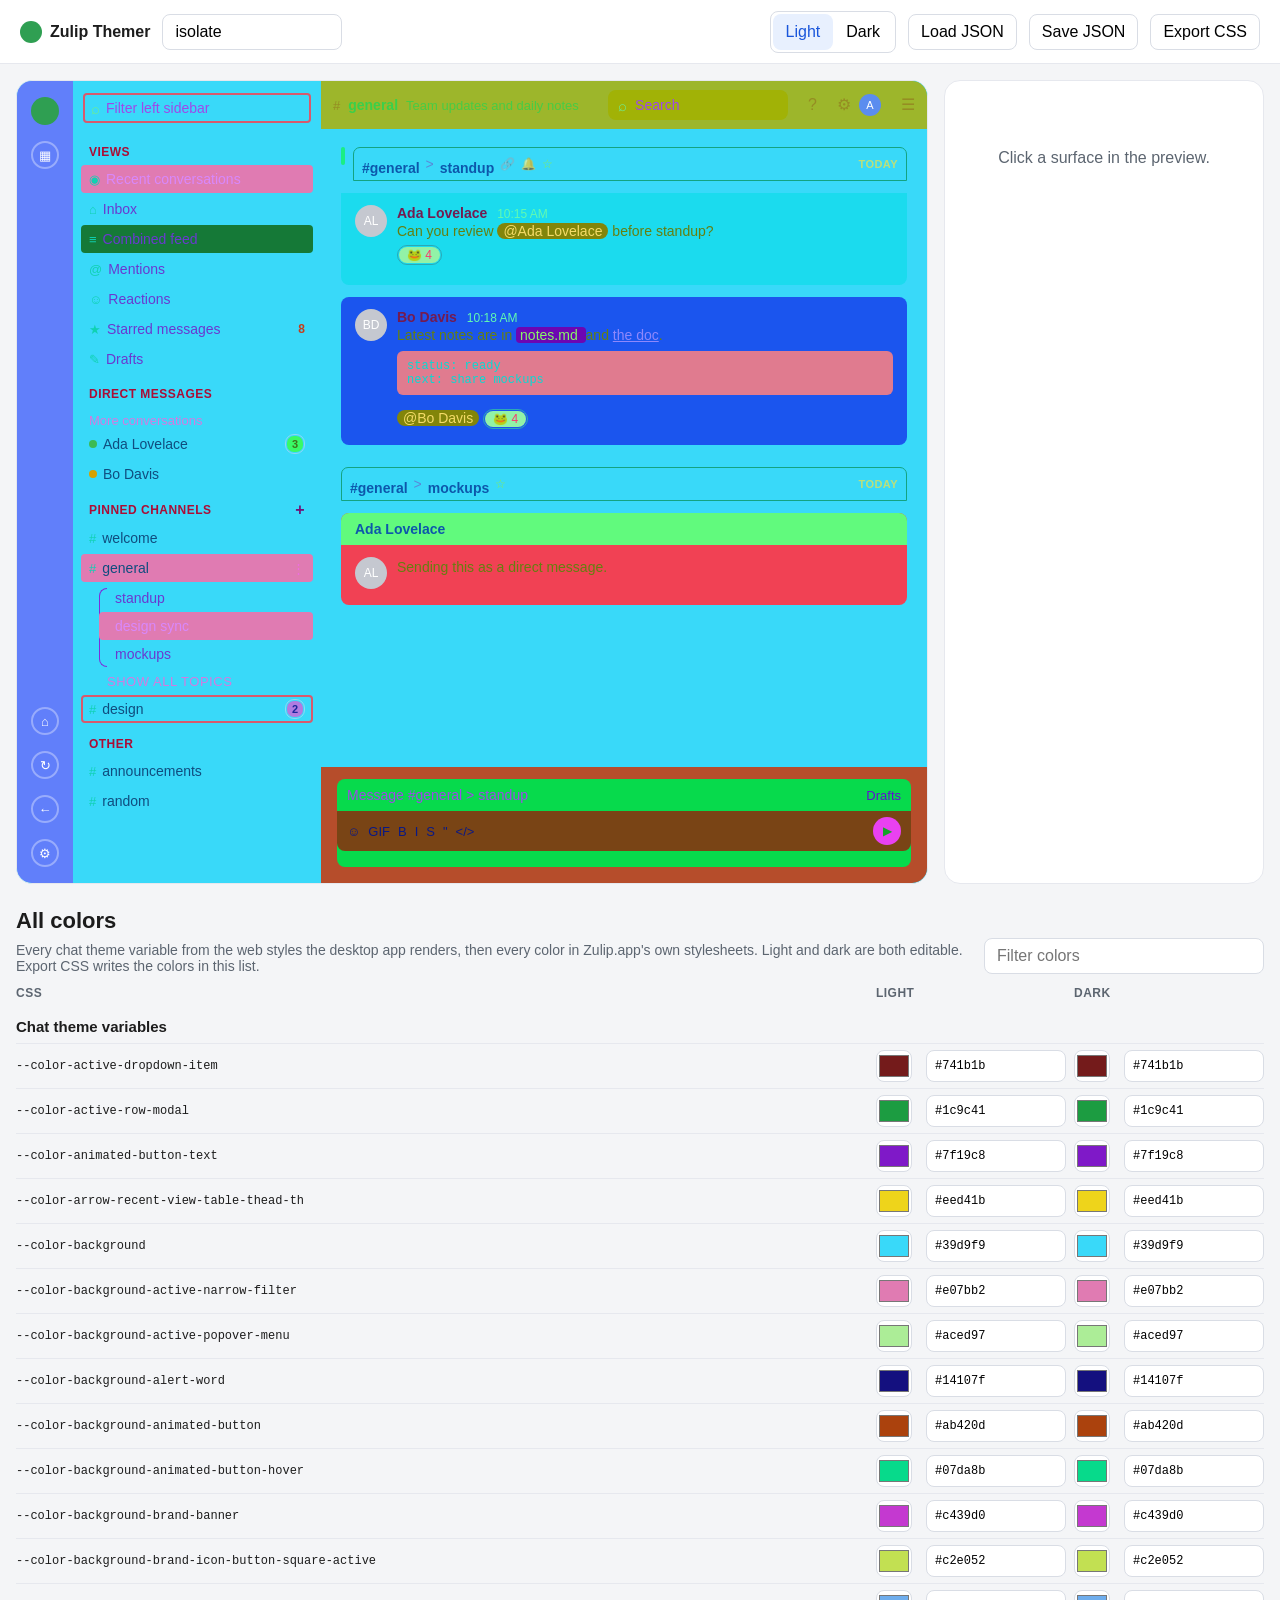
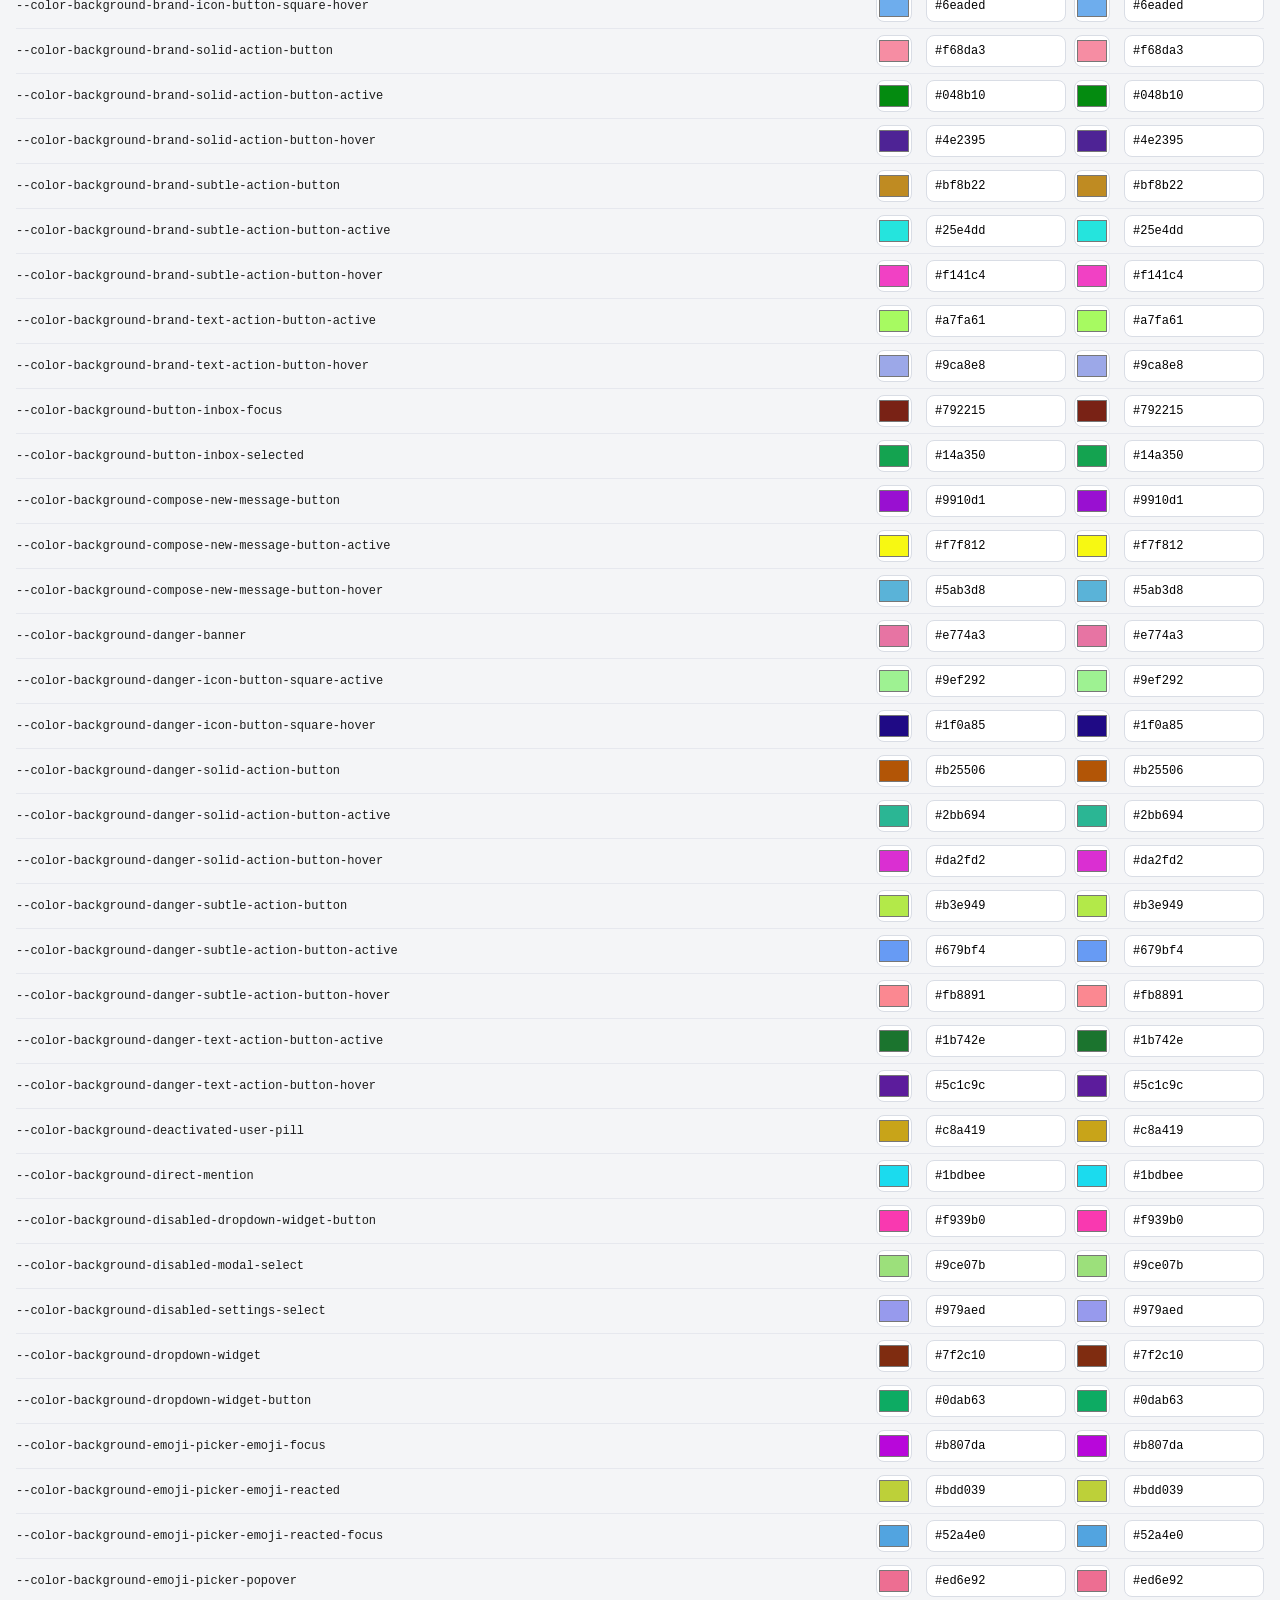
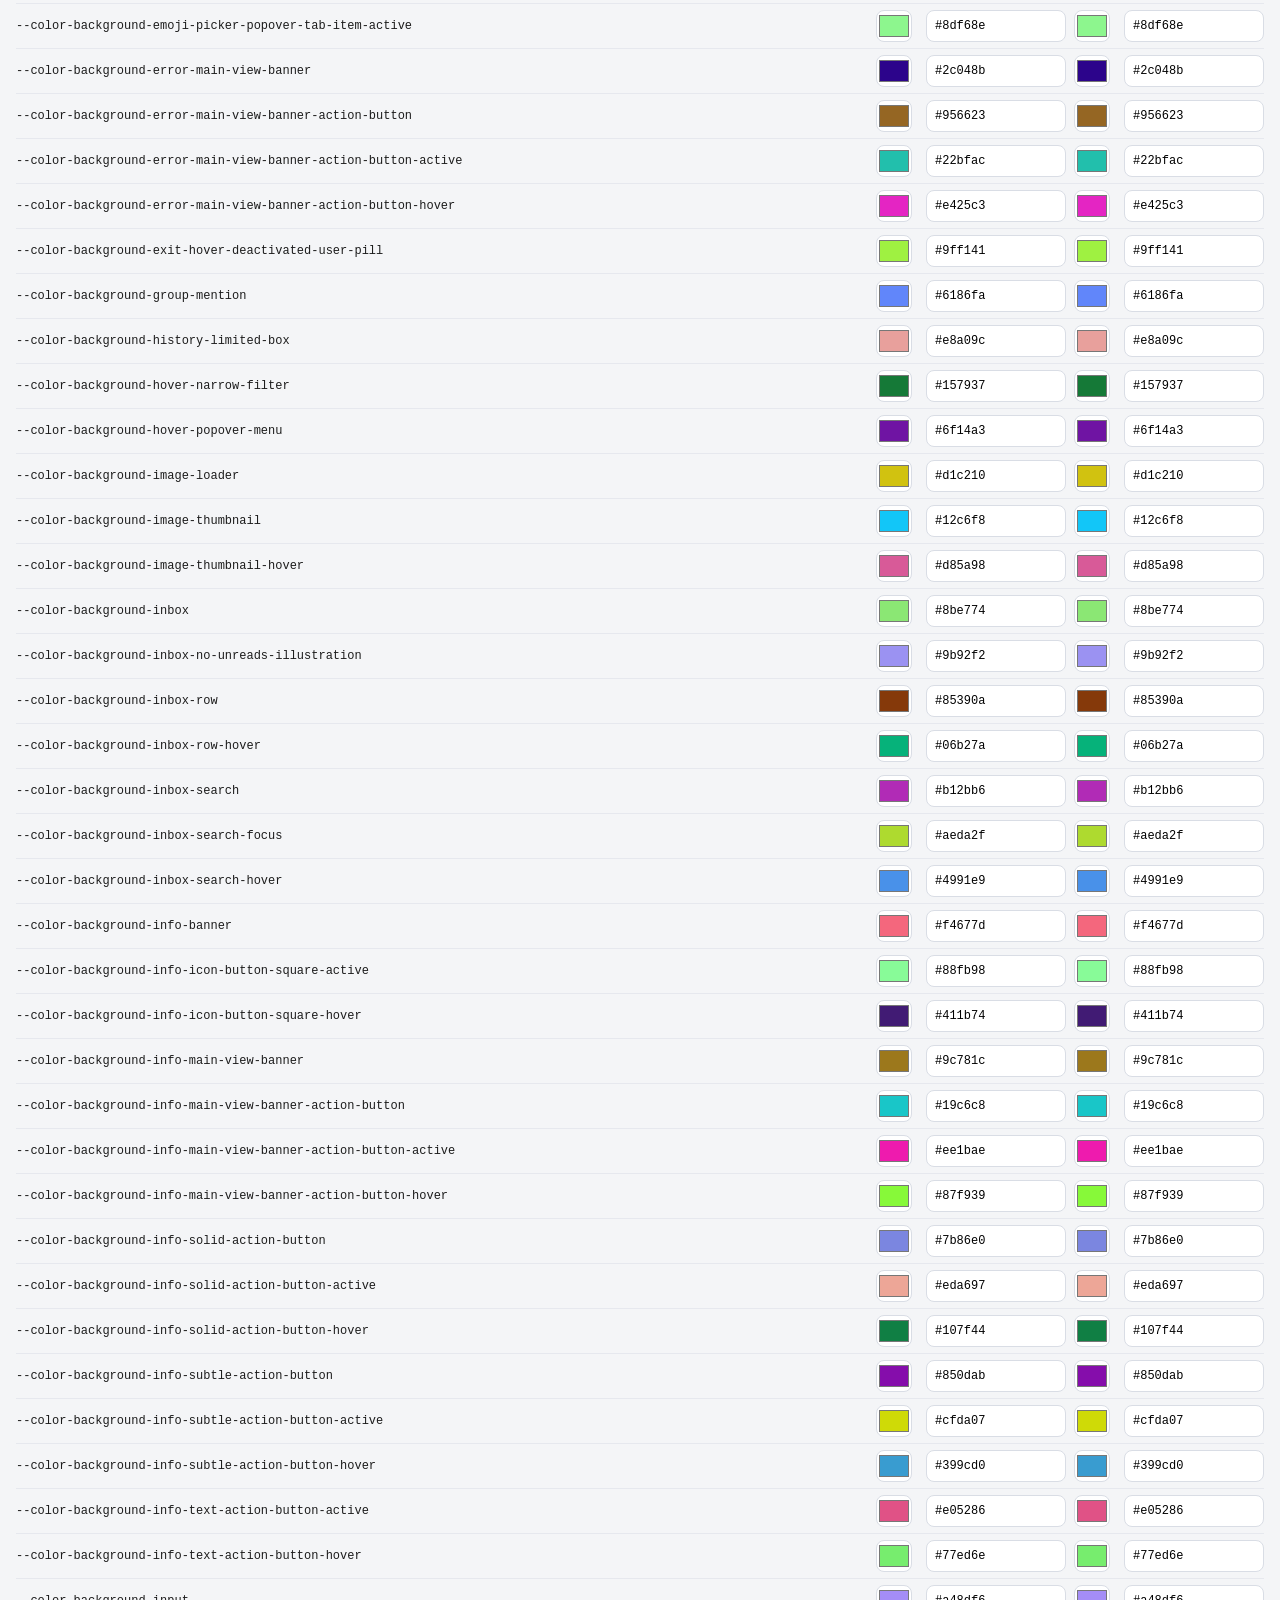
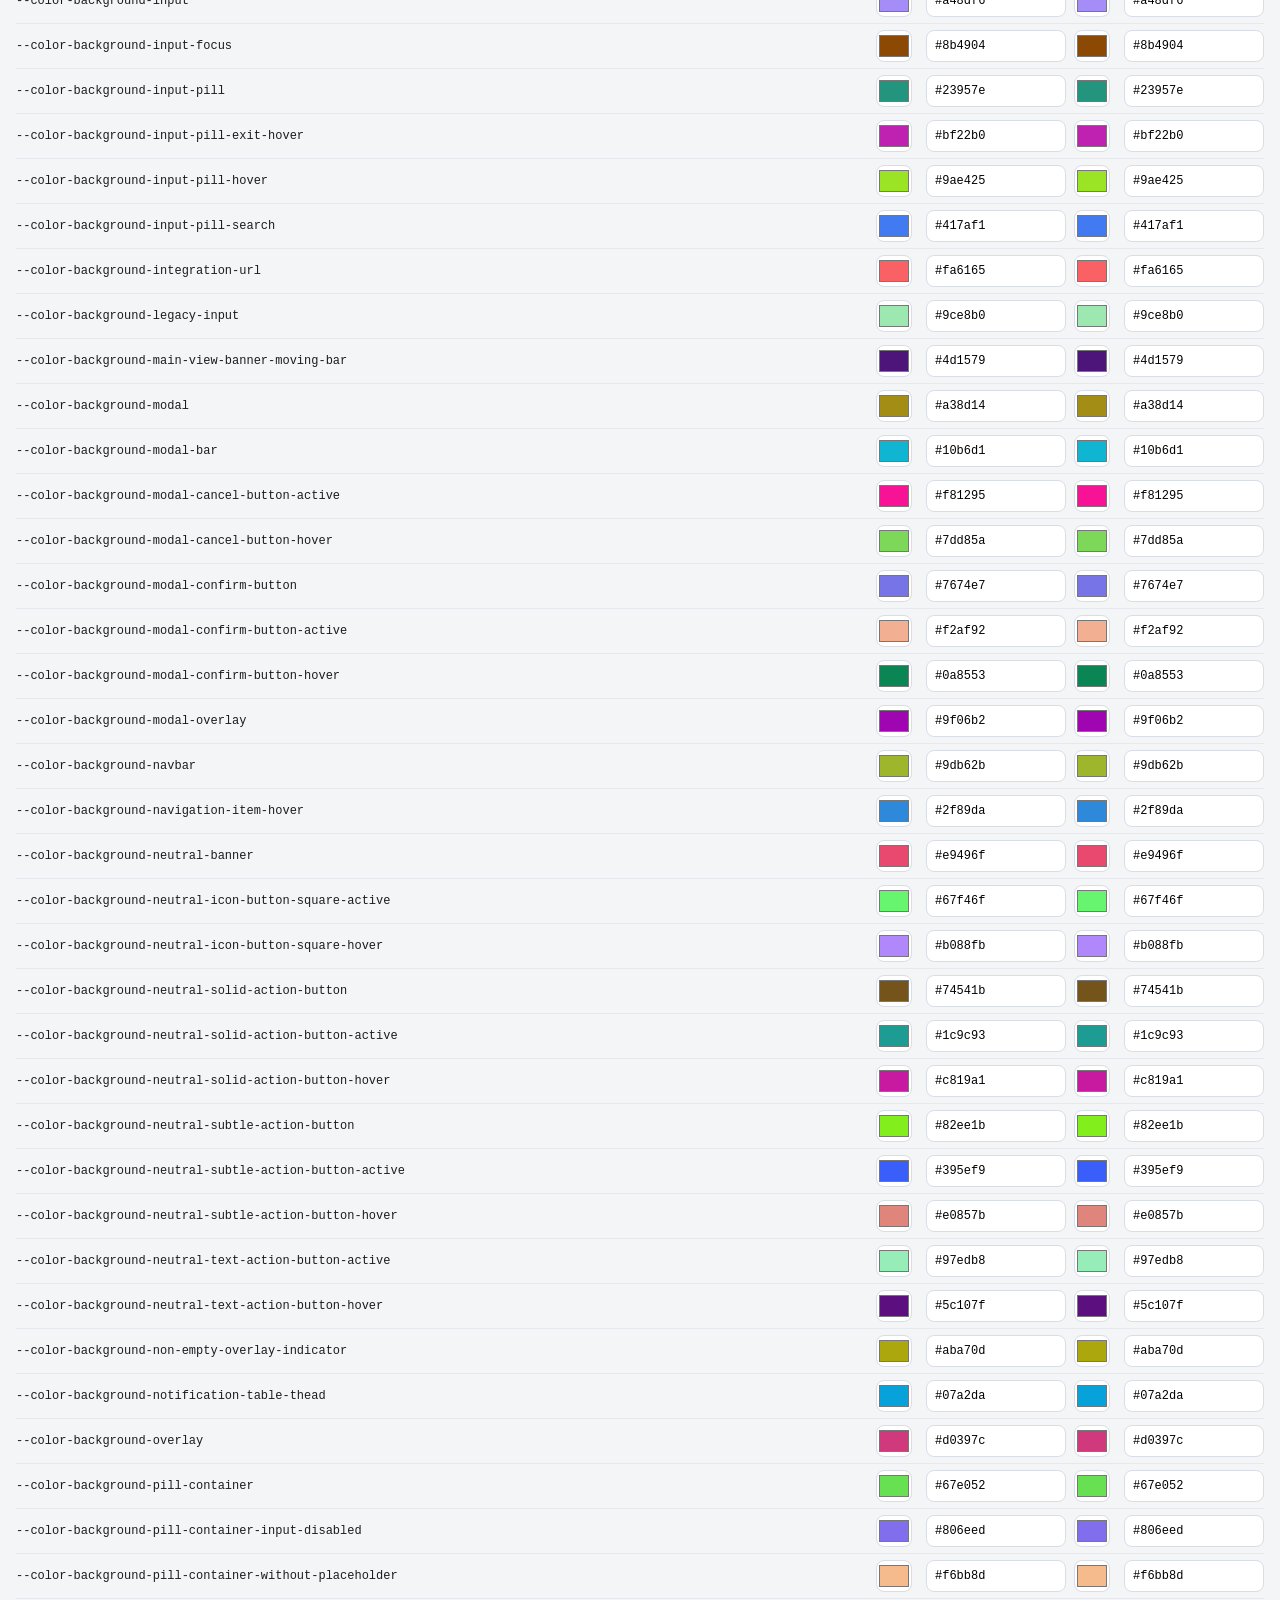
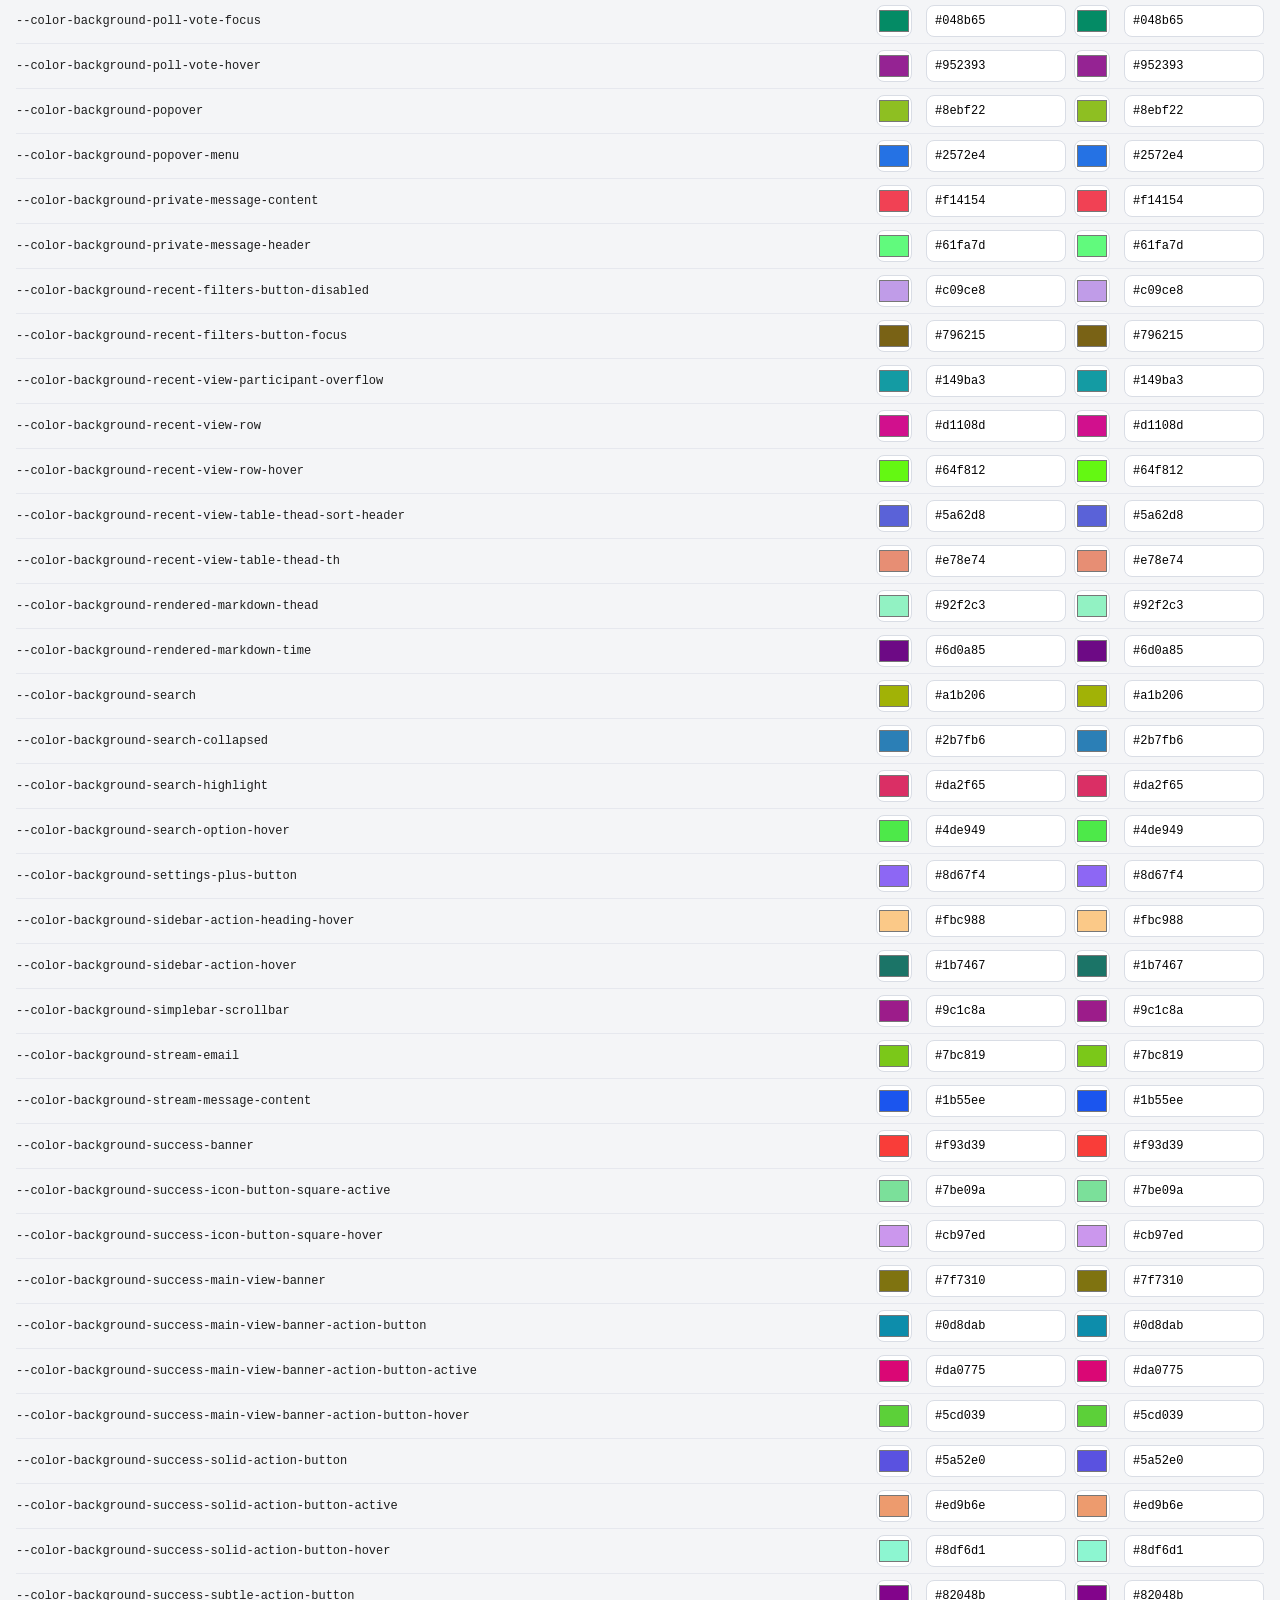
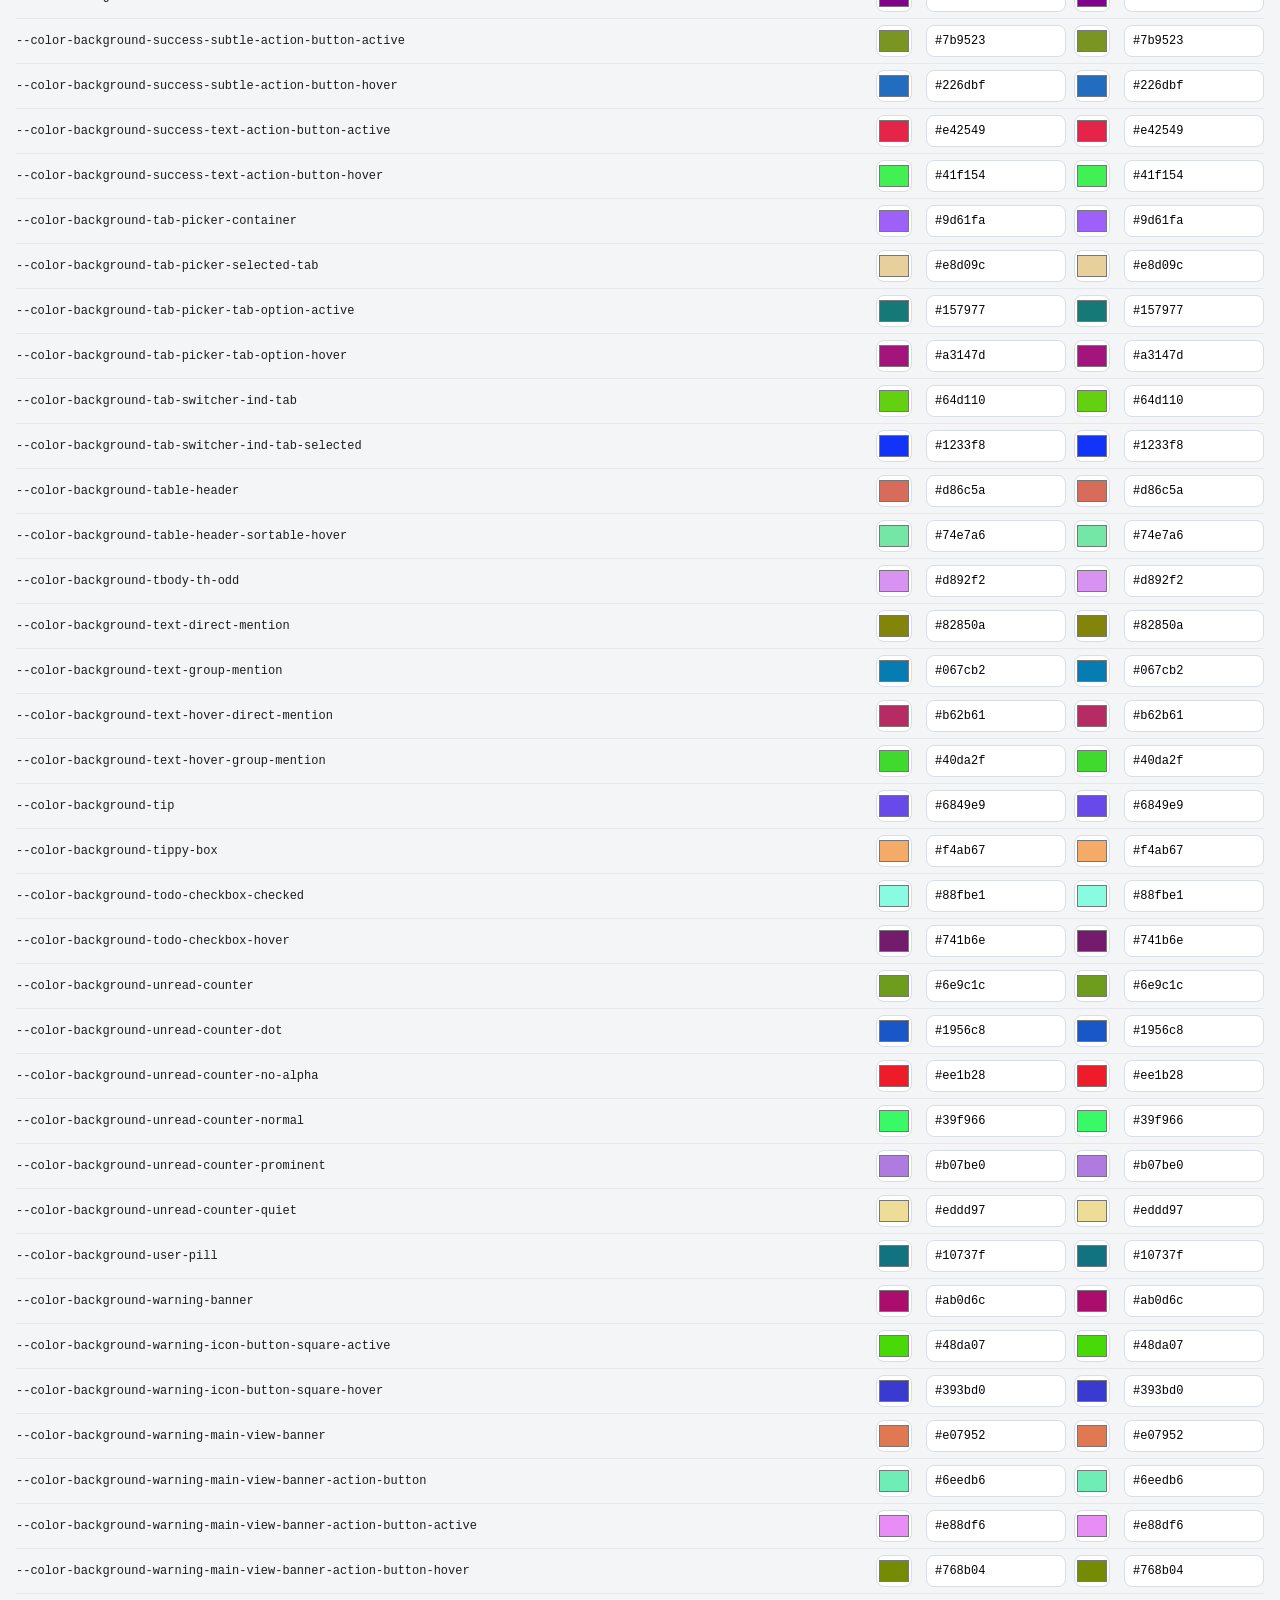
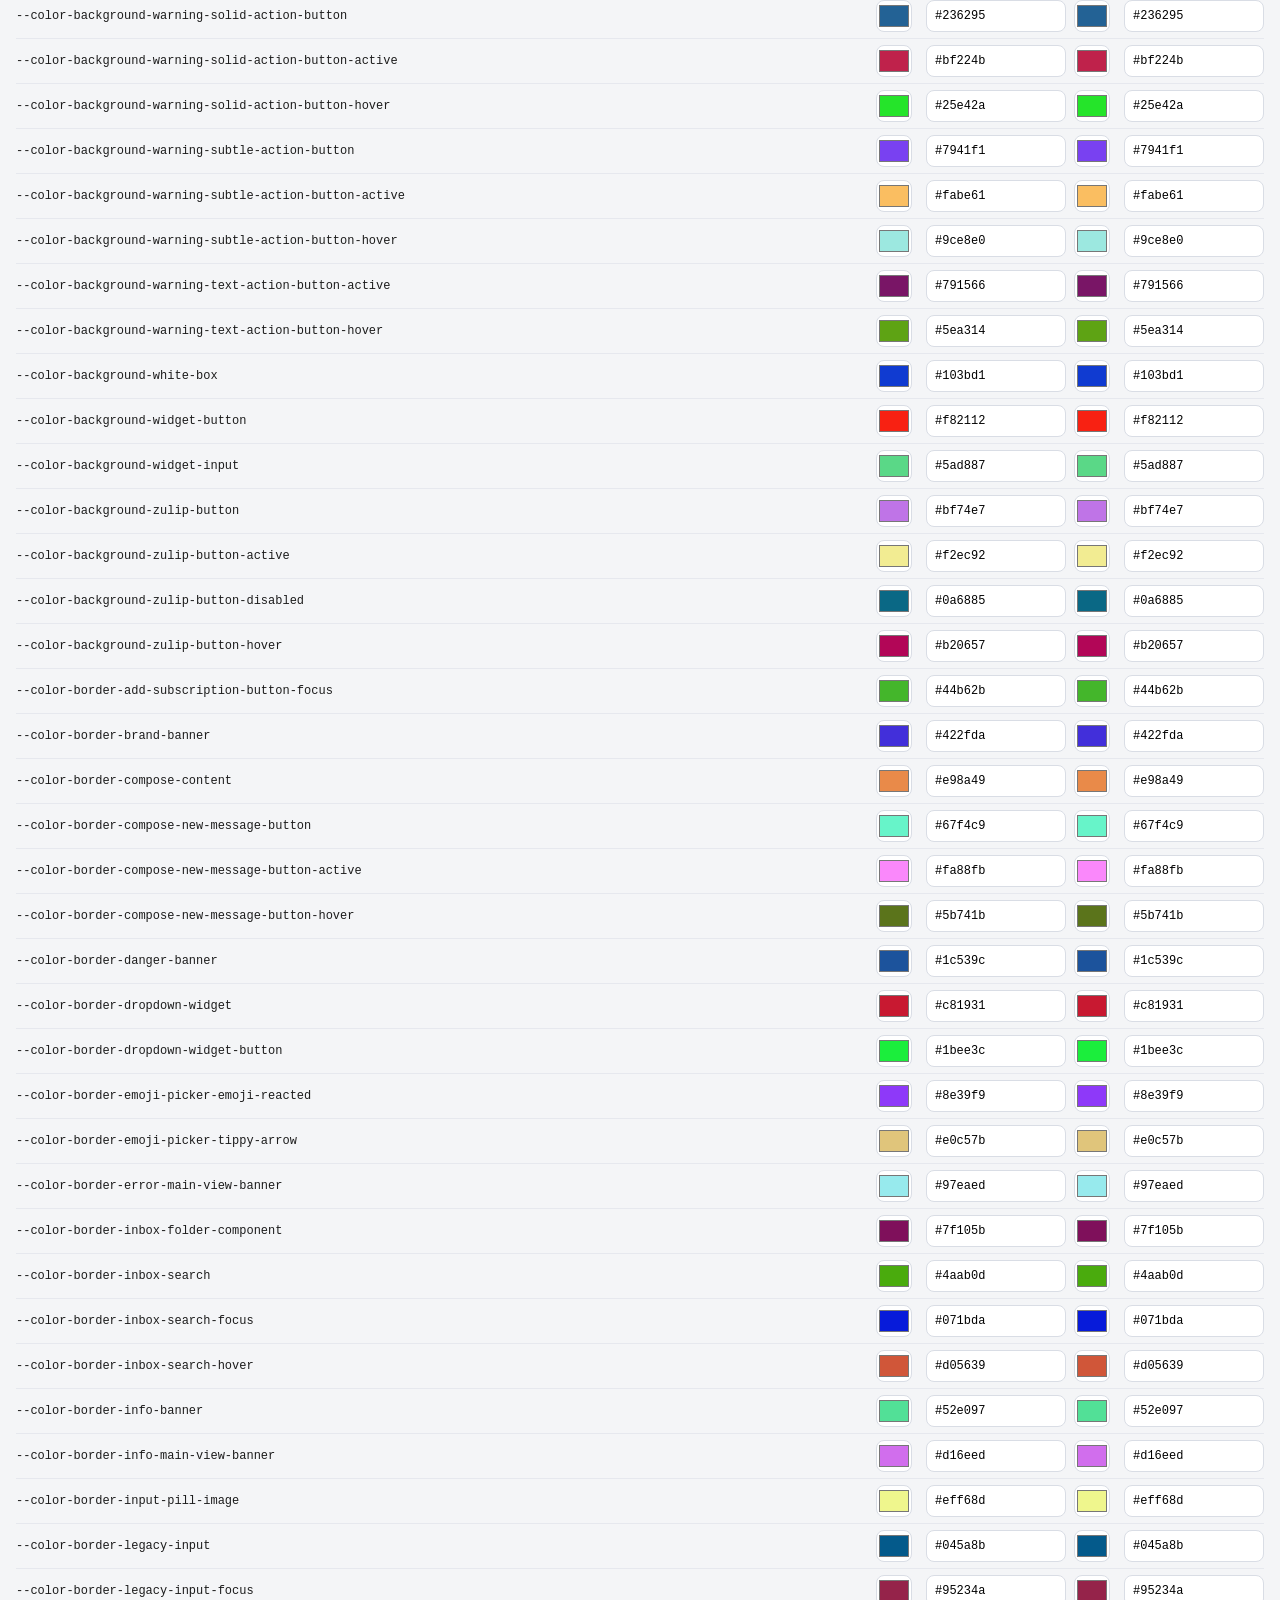
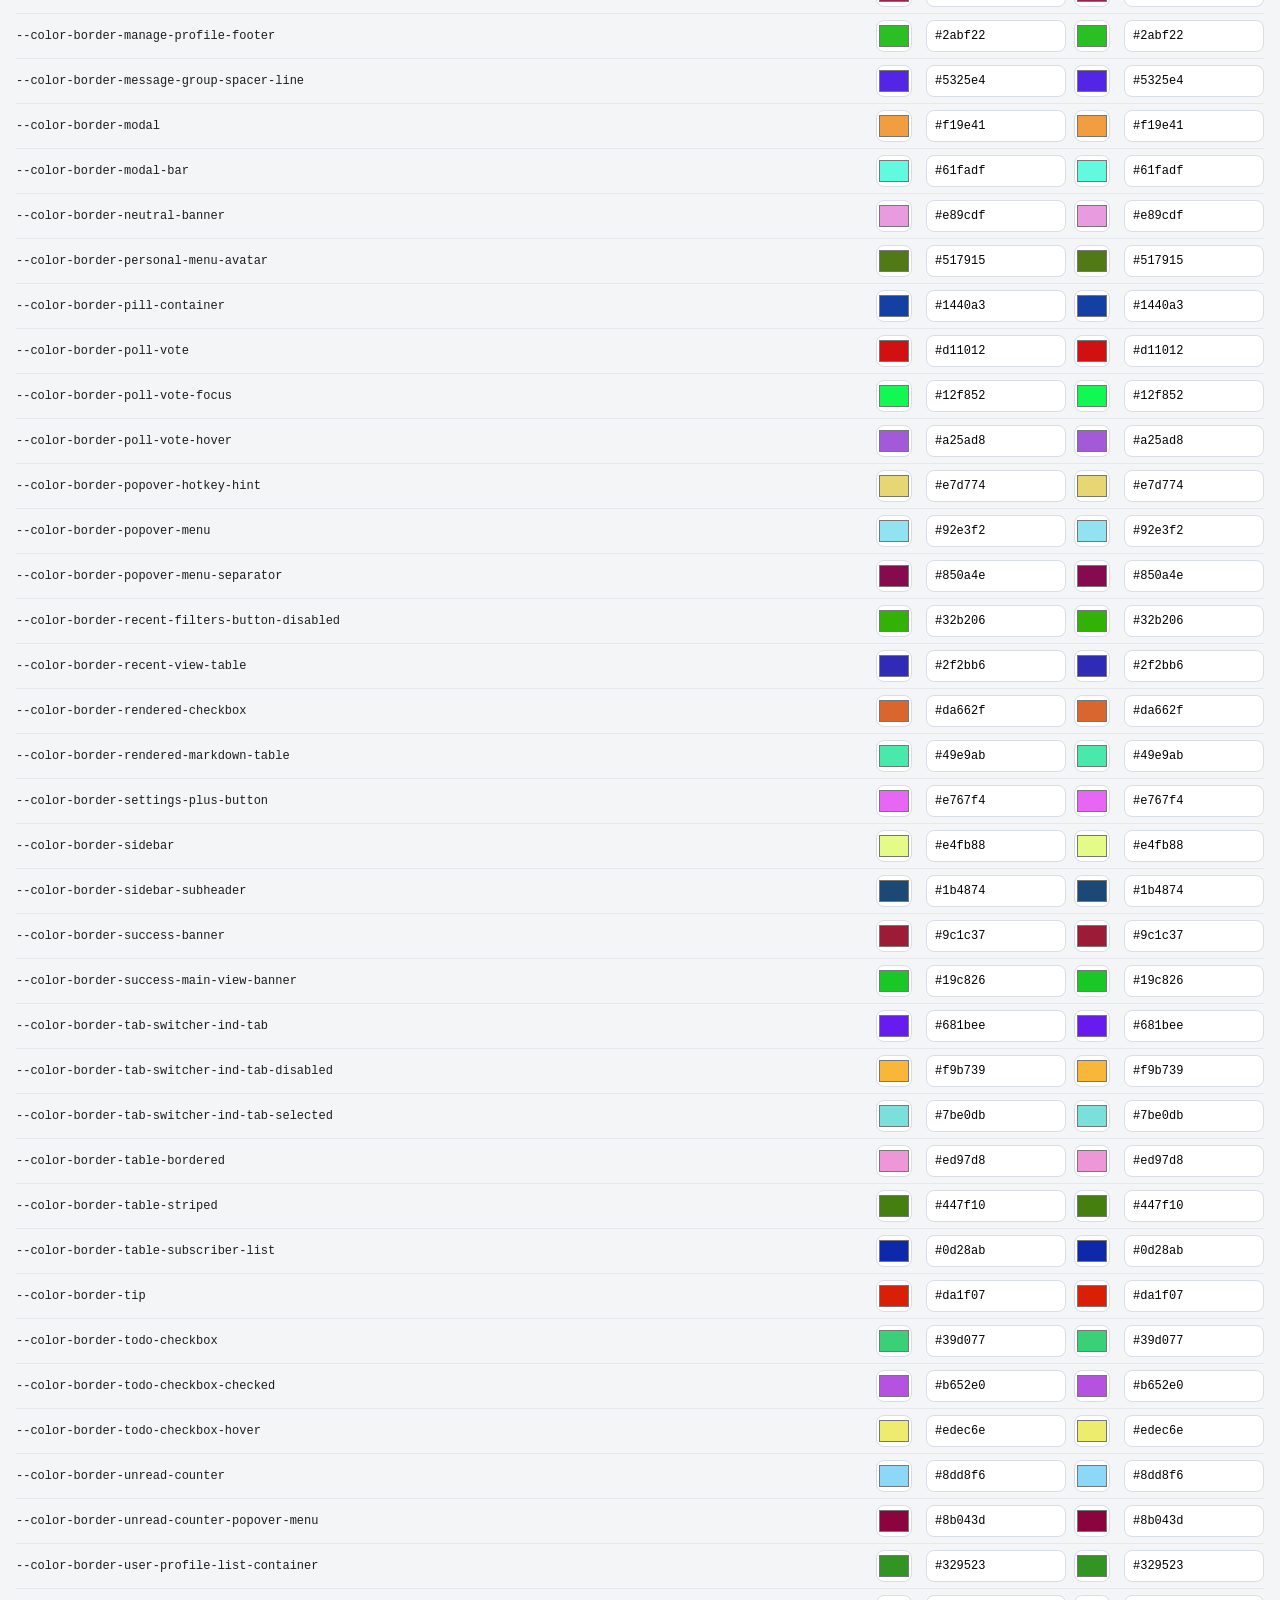
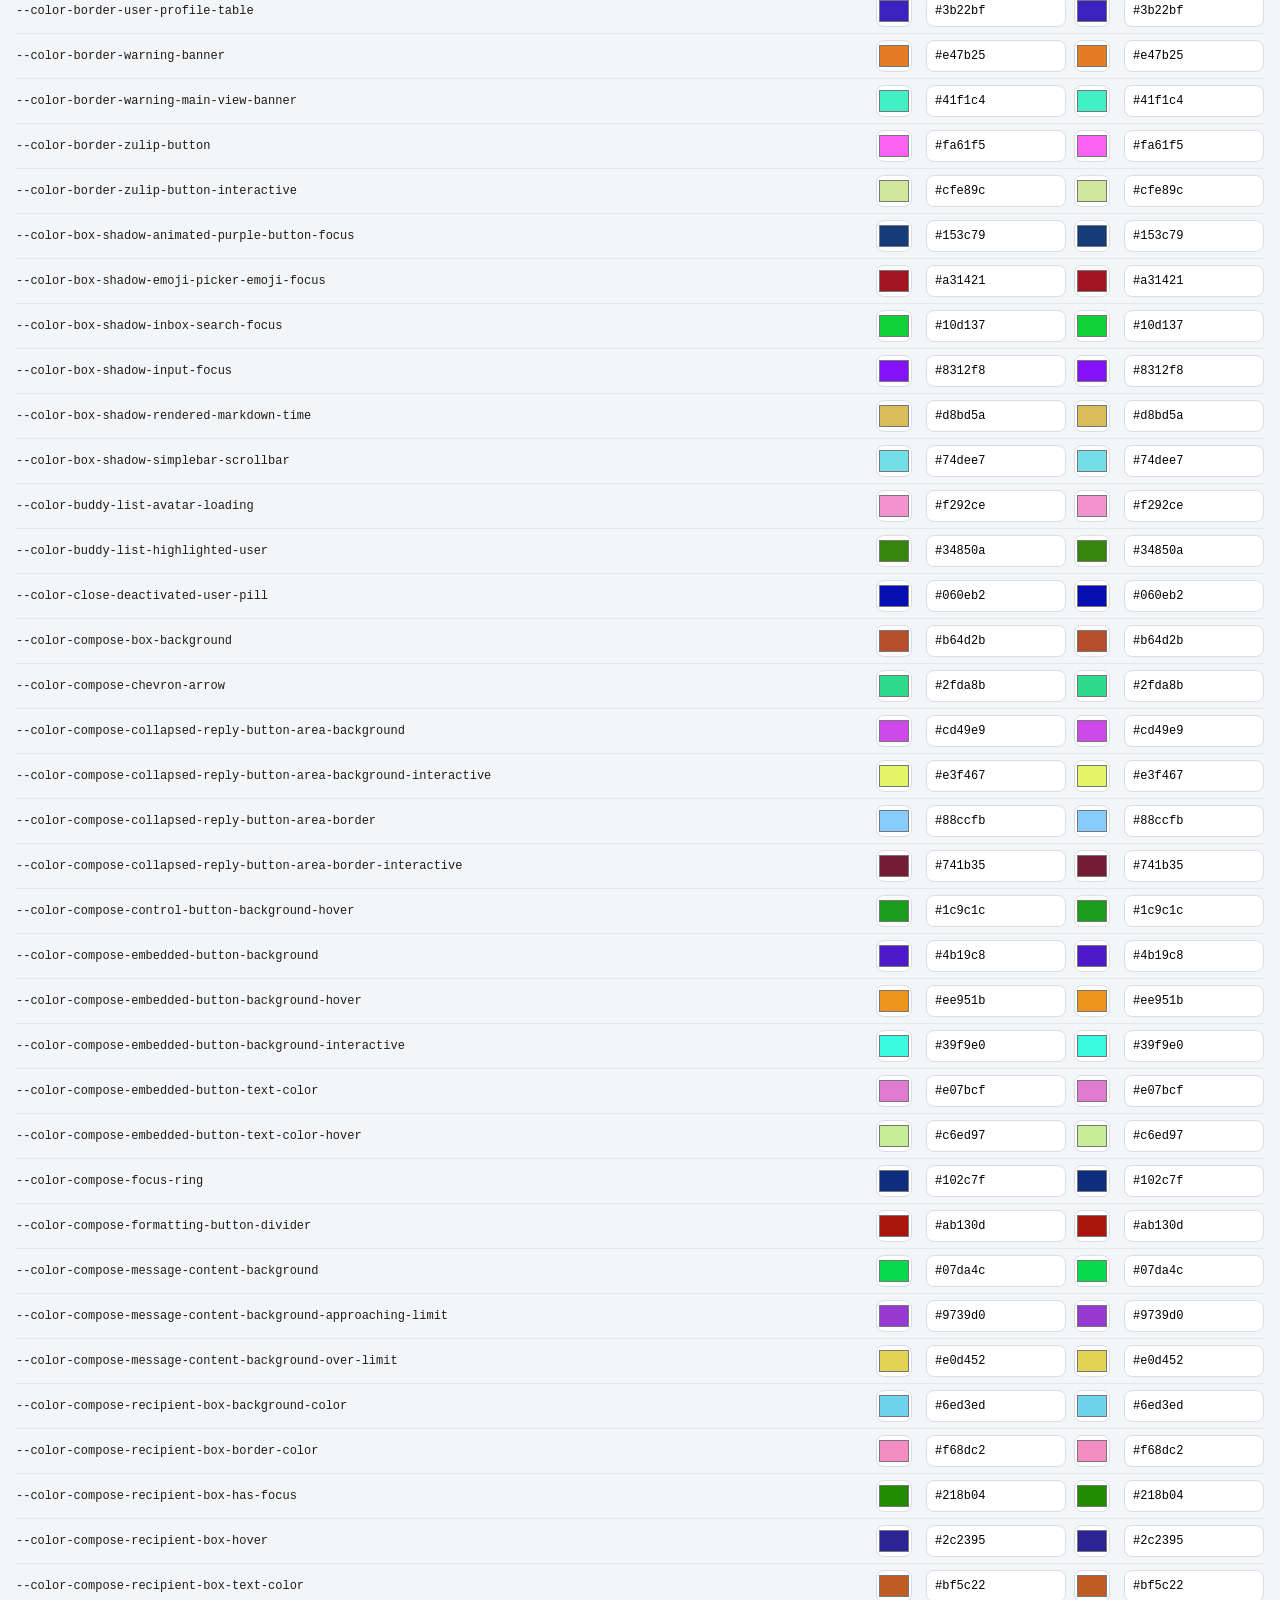
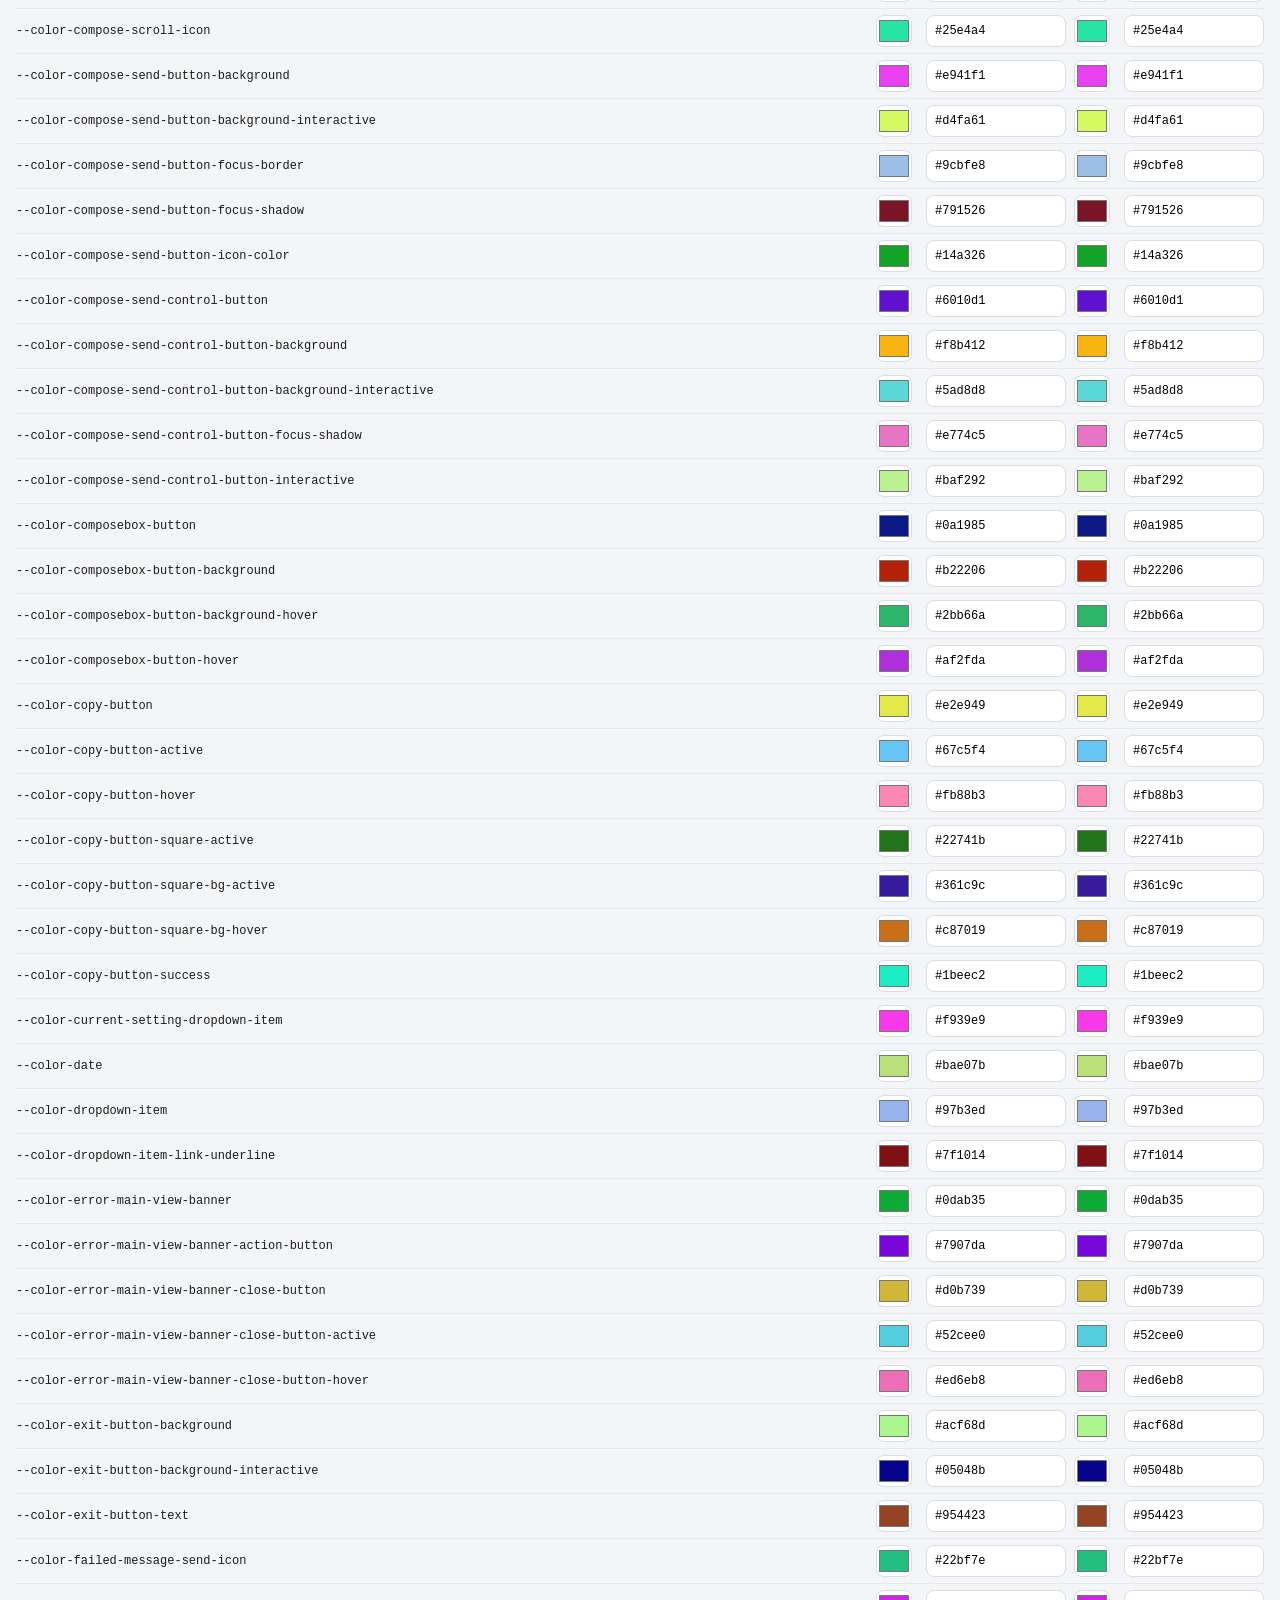
==== commit 3b261c53: "changing default view to isolate theme" ====
--- a/index.html
+++ b/index.html
@@ -14,7 +14,7 @@
       </div>
       <label class="theme-name">
         <span class="visually-hidden">Theme name</span>
-        <input id="theme-name" type="text" spellcheck="false" value="zulip-default" />
+        <input id="theme-name" type="text" spellcheck="false" value="isolate" />
       </label>
       <p id="status" class="status" role="status"></p>
       <div class="mode-toggle" role="group" aria-label="Preview color scheme">
@@ -309,6 +309,7 @@
       <div id="catalog-list"></div>
     </section>
     <script src="catalog.js"></script>
+    <script src="themes/isolate.js"></script>
     <script src="app.js"></script>
   </body>
 </html>
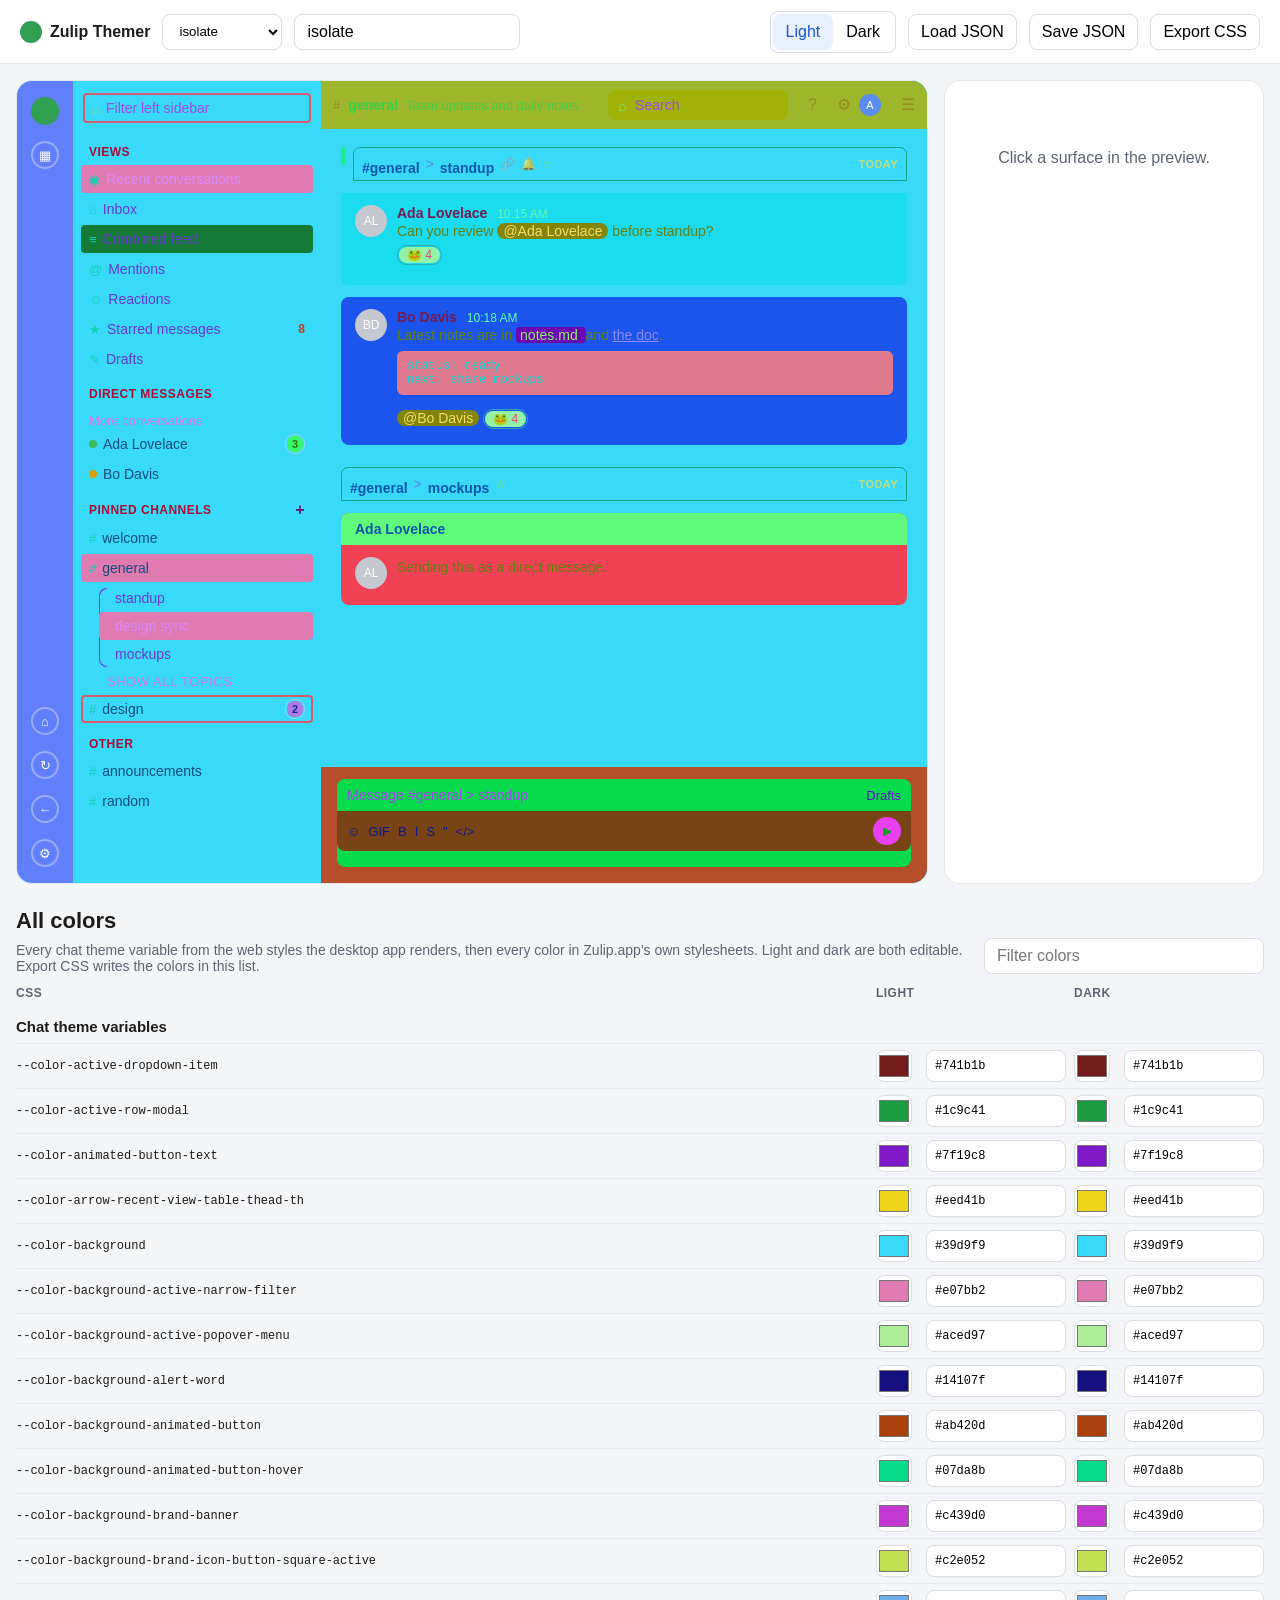
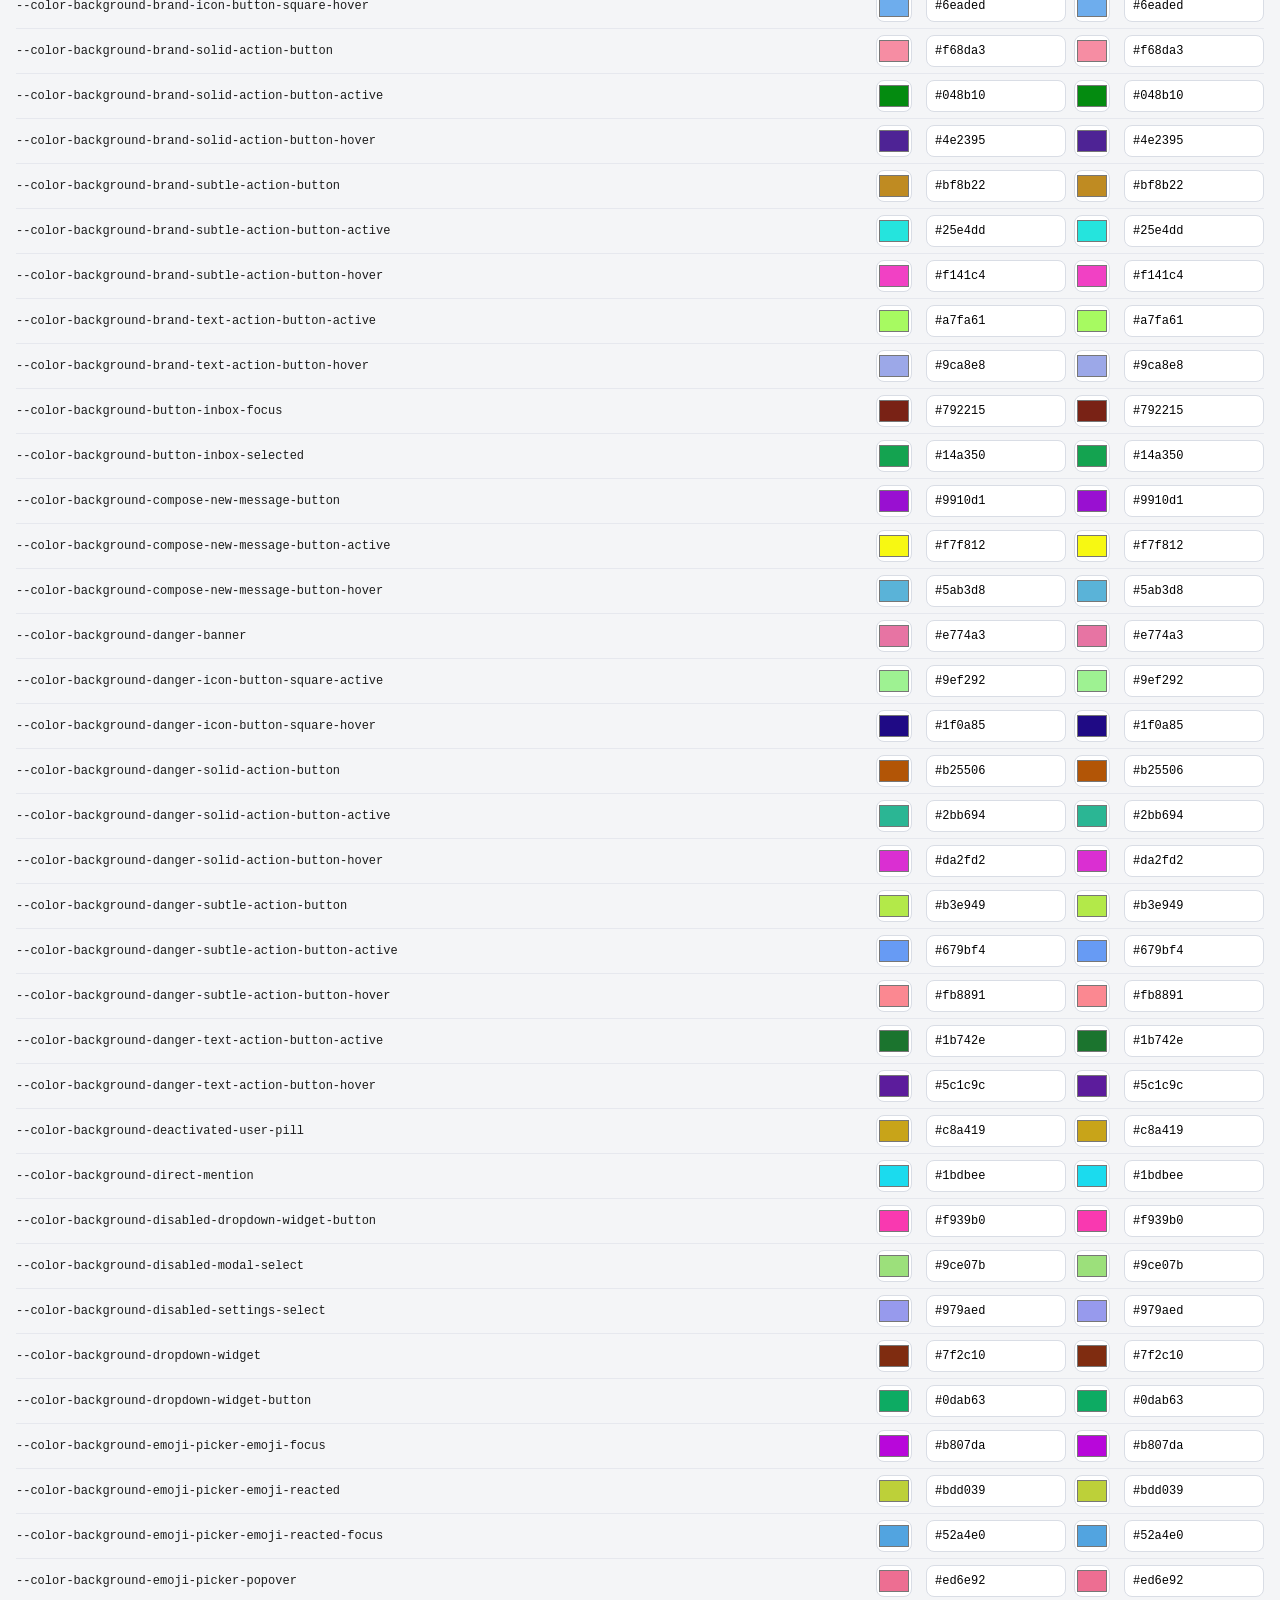
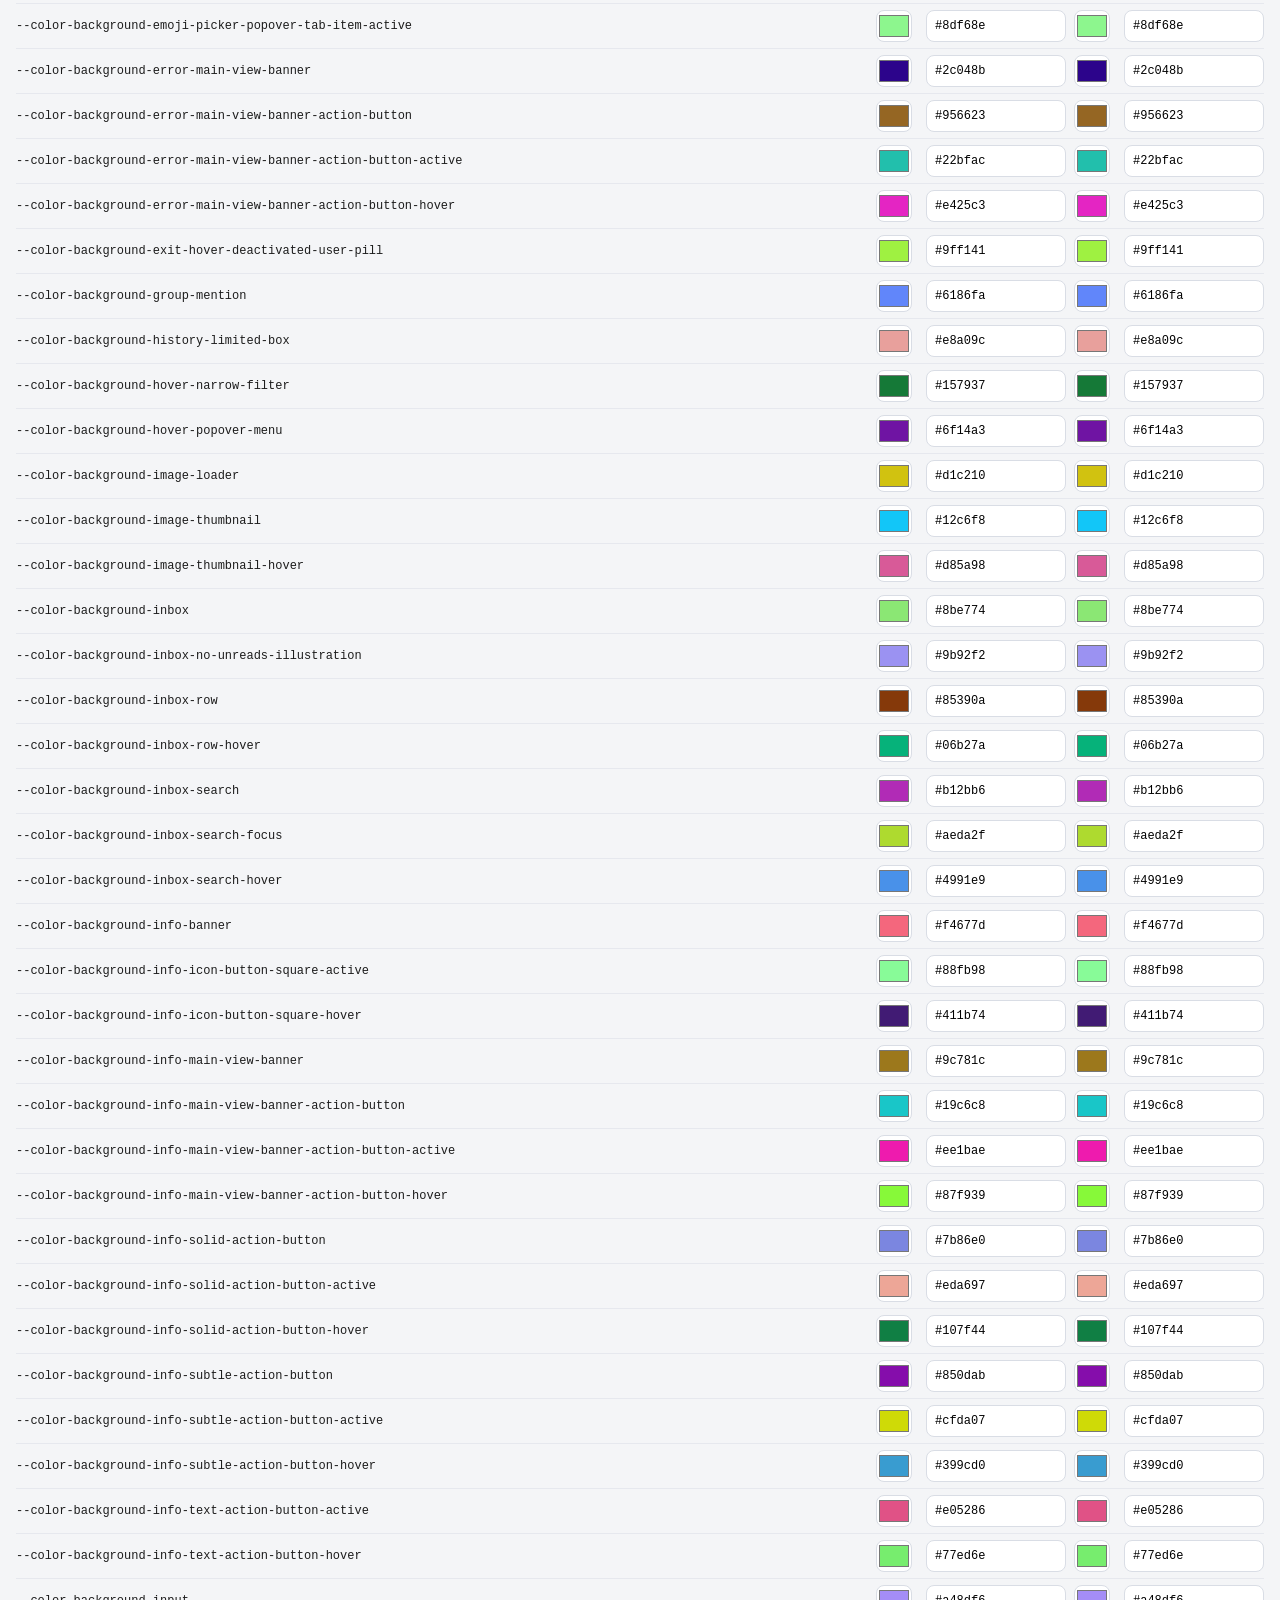
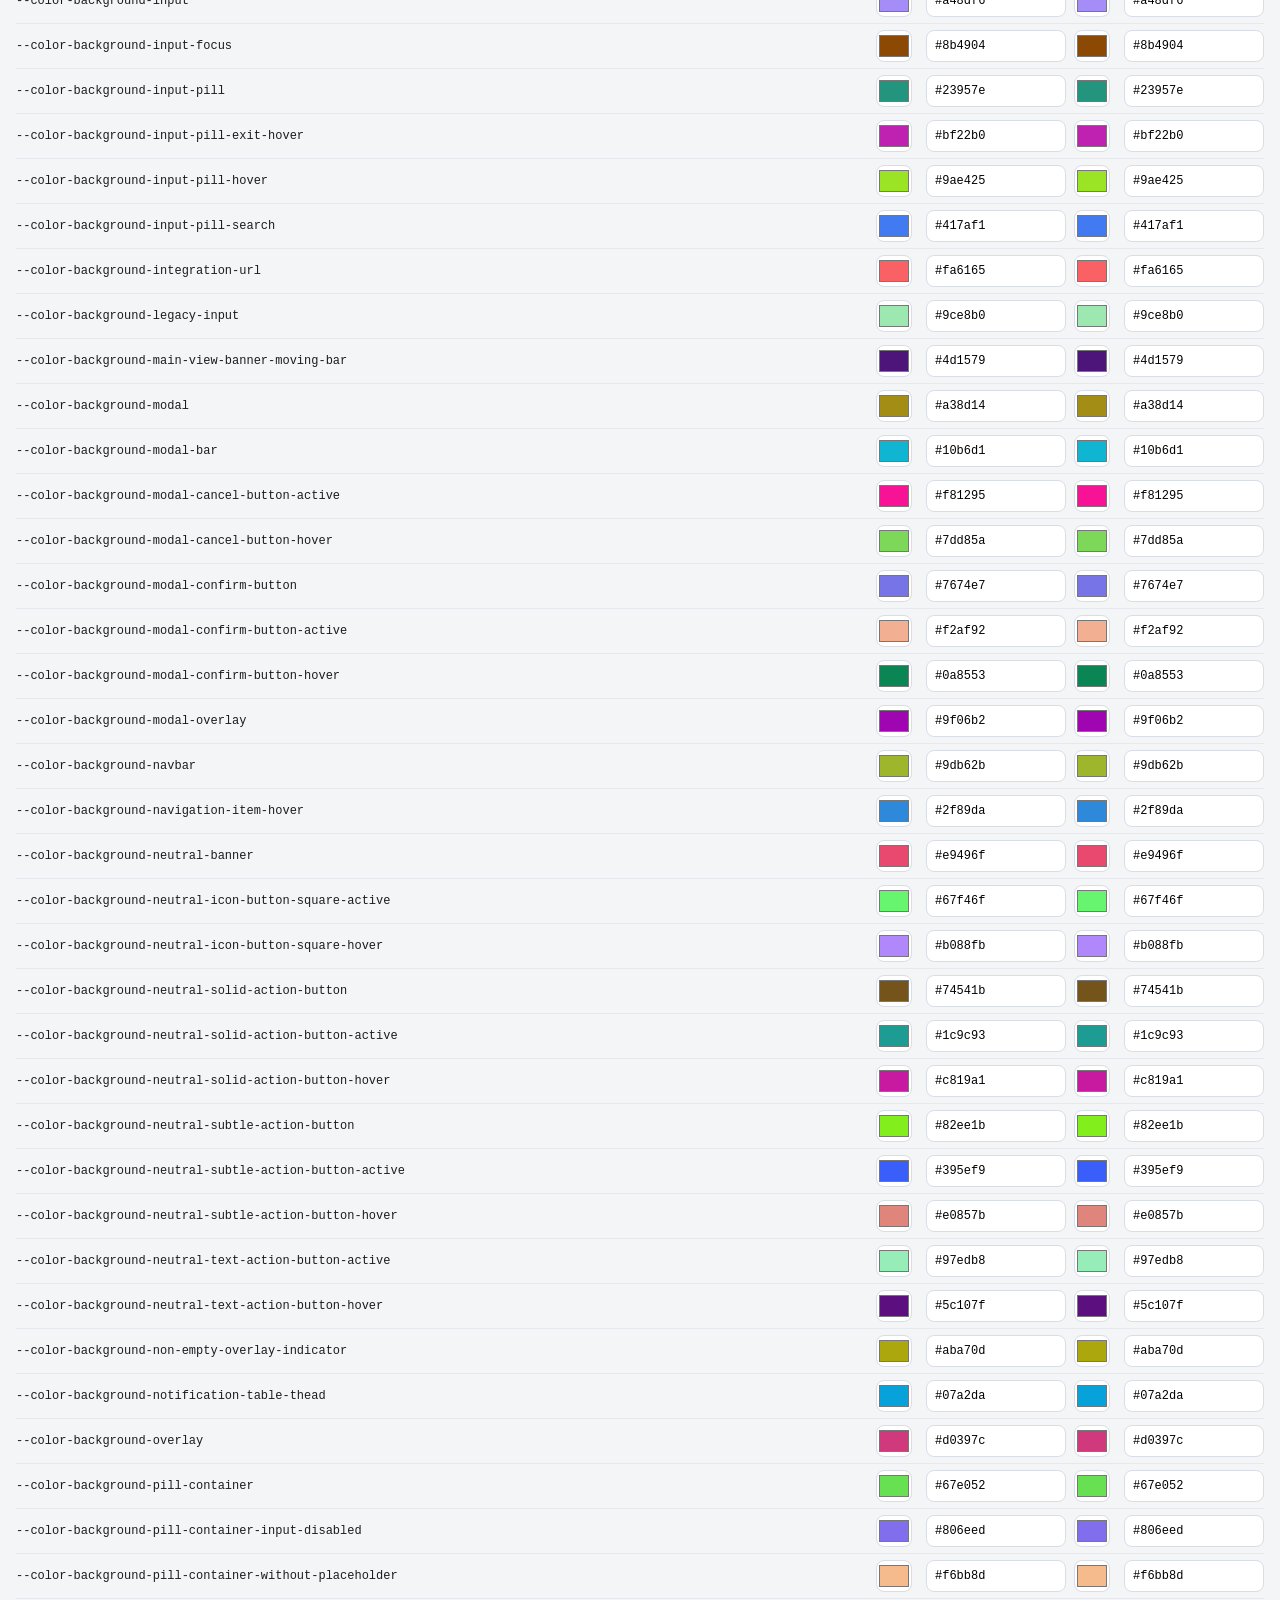
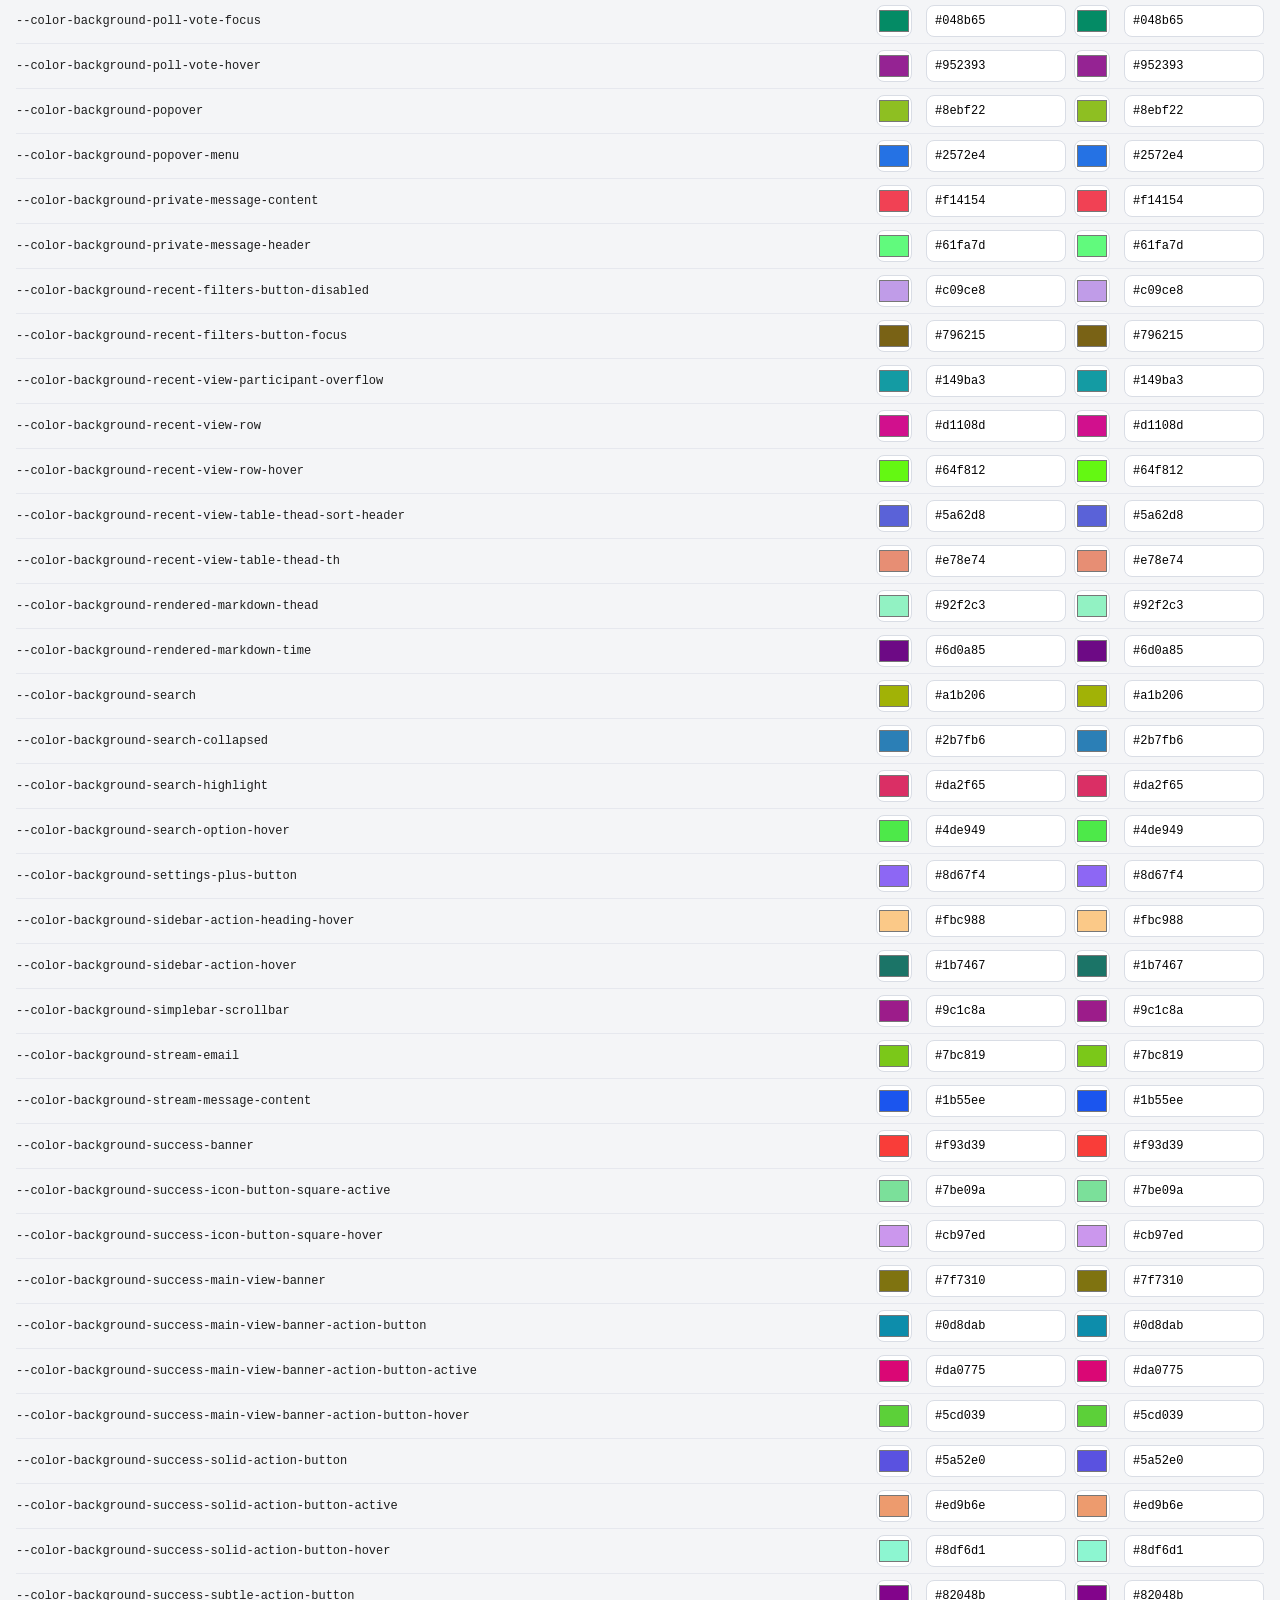
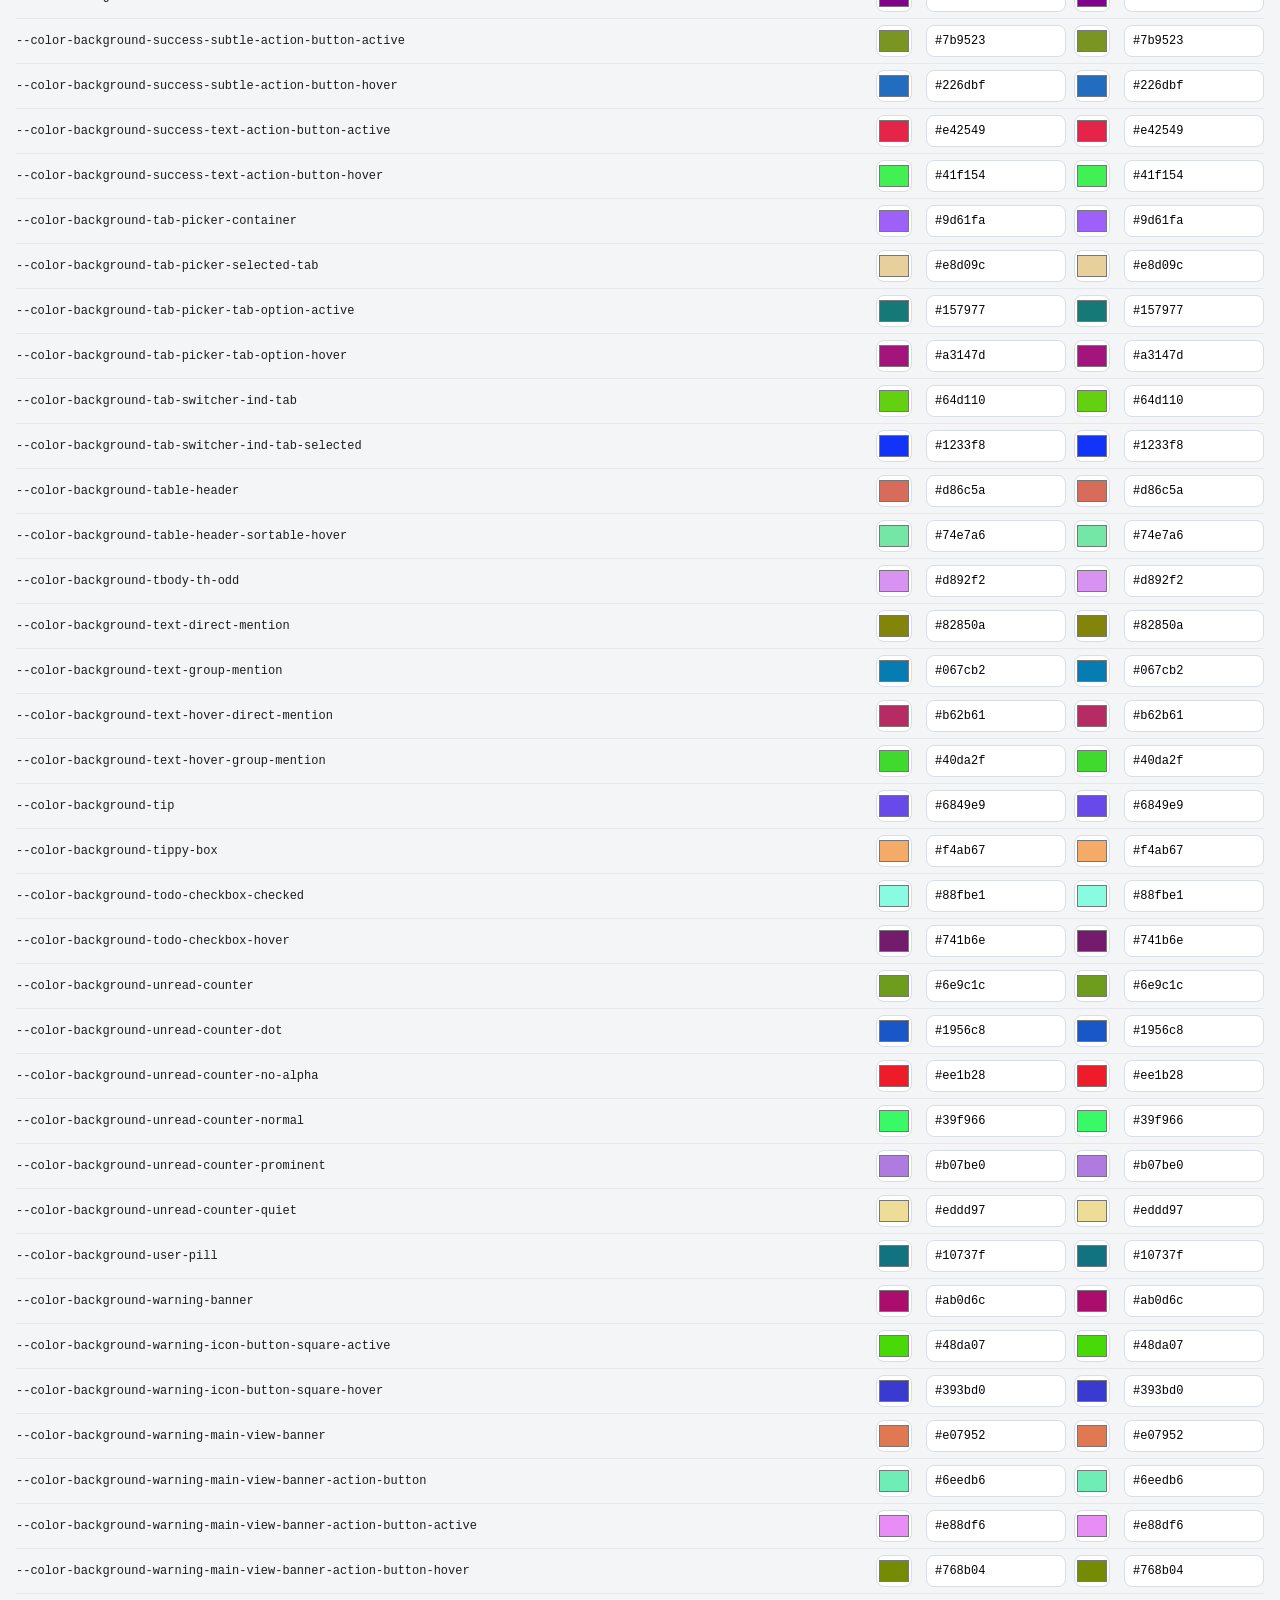
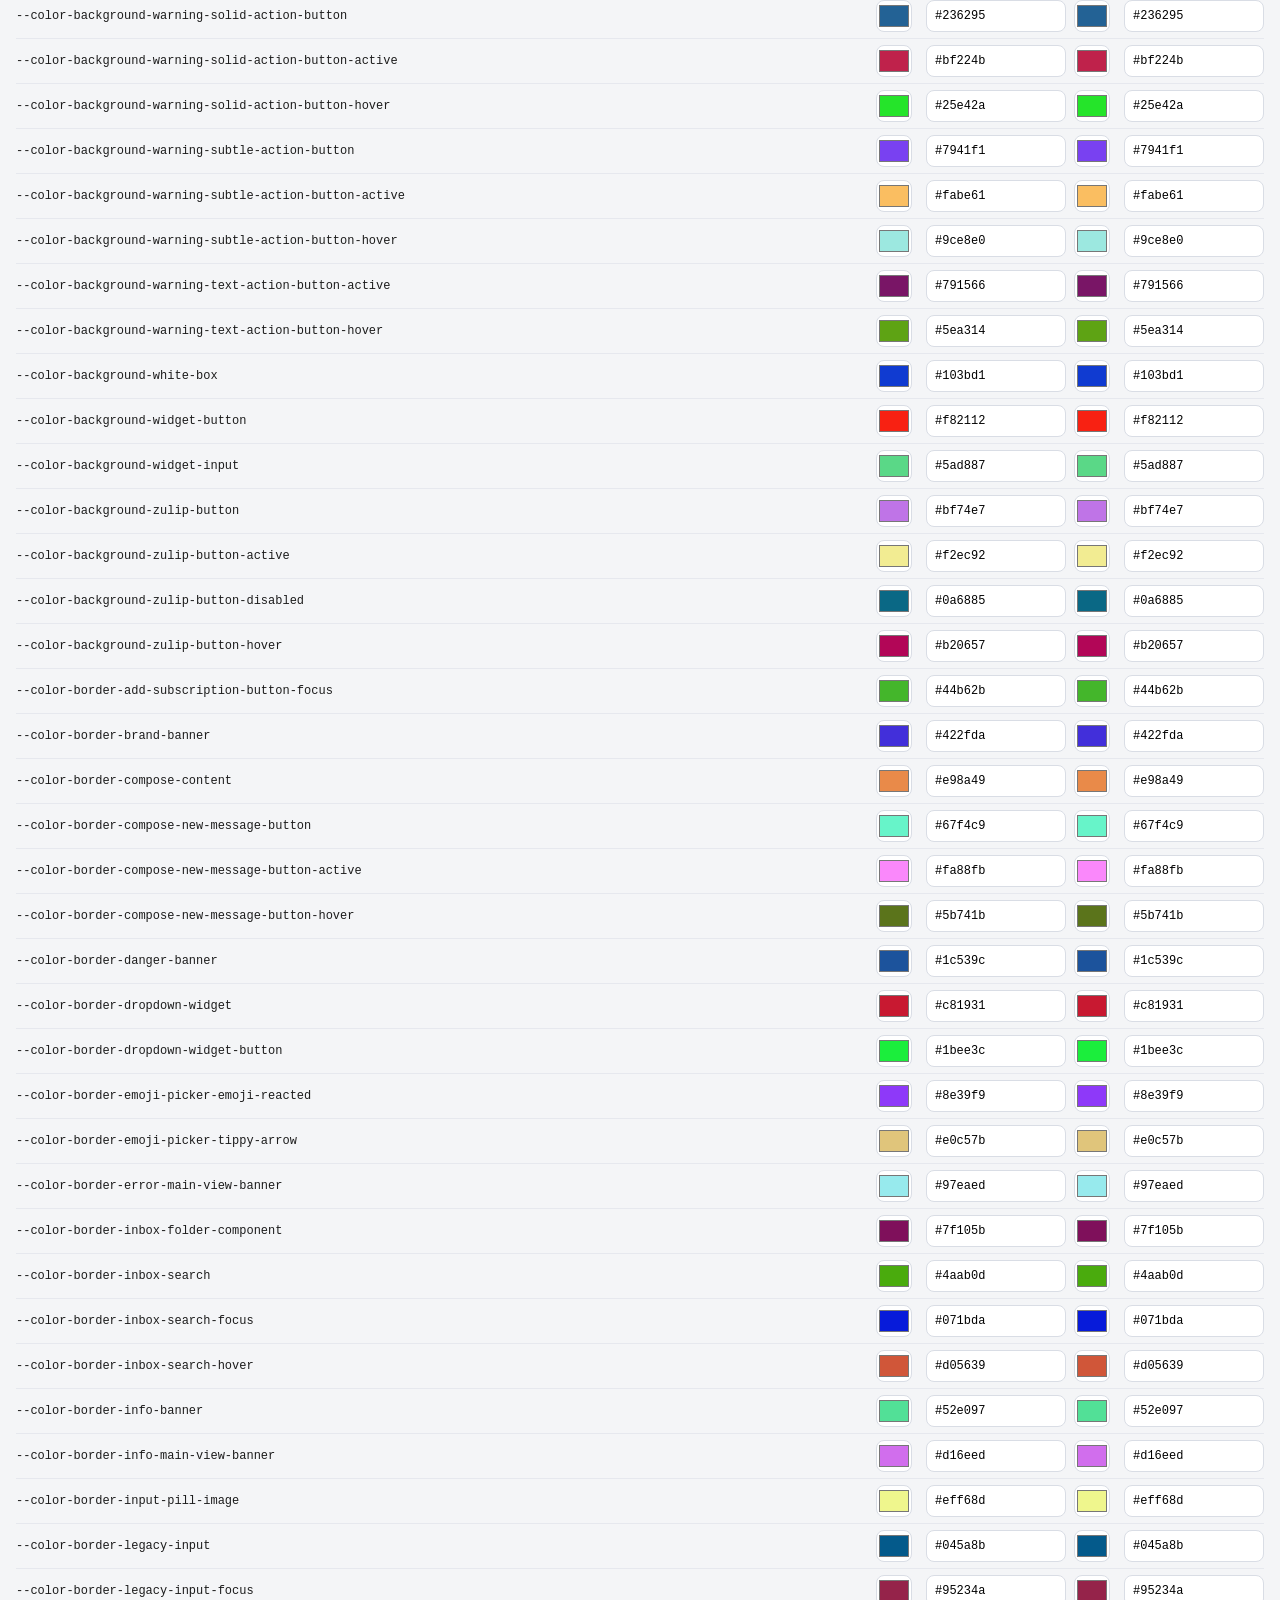
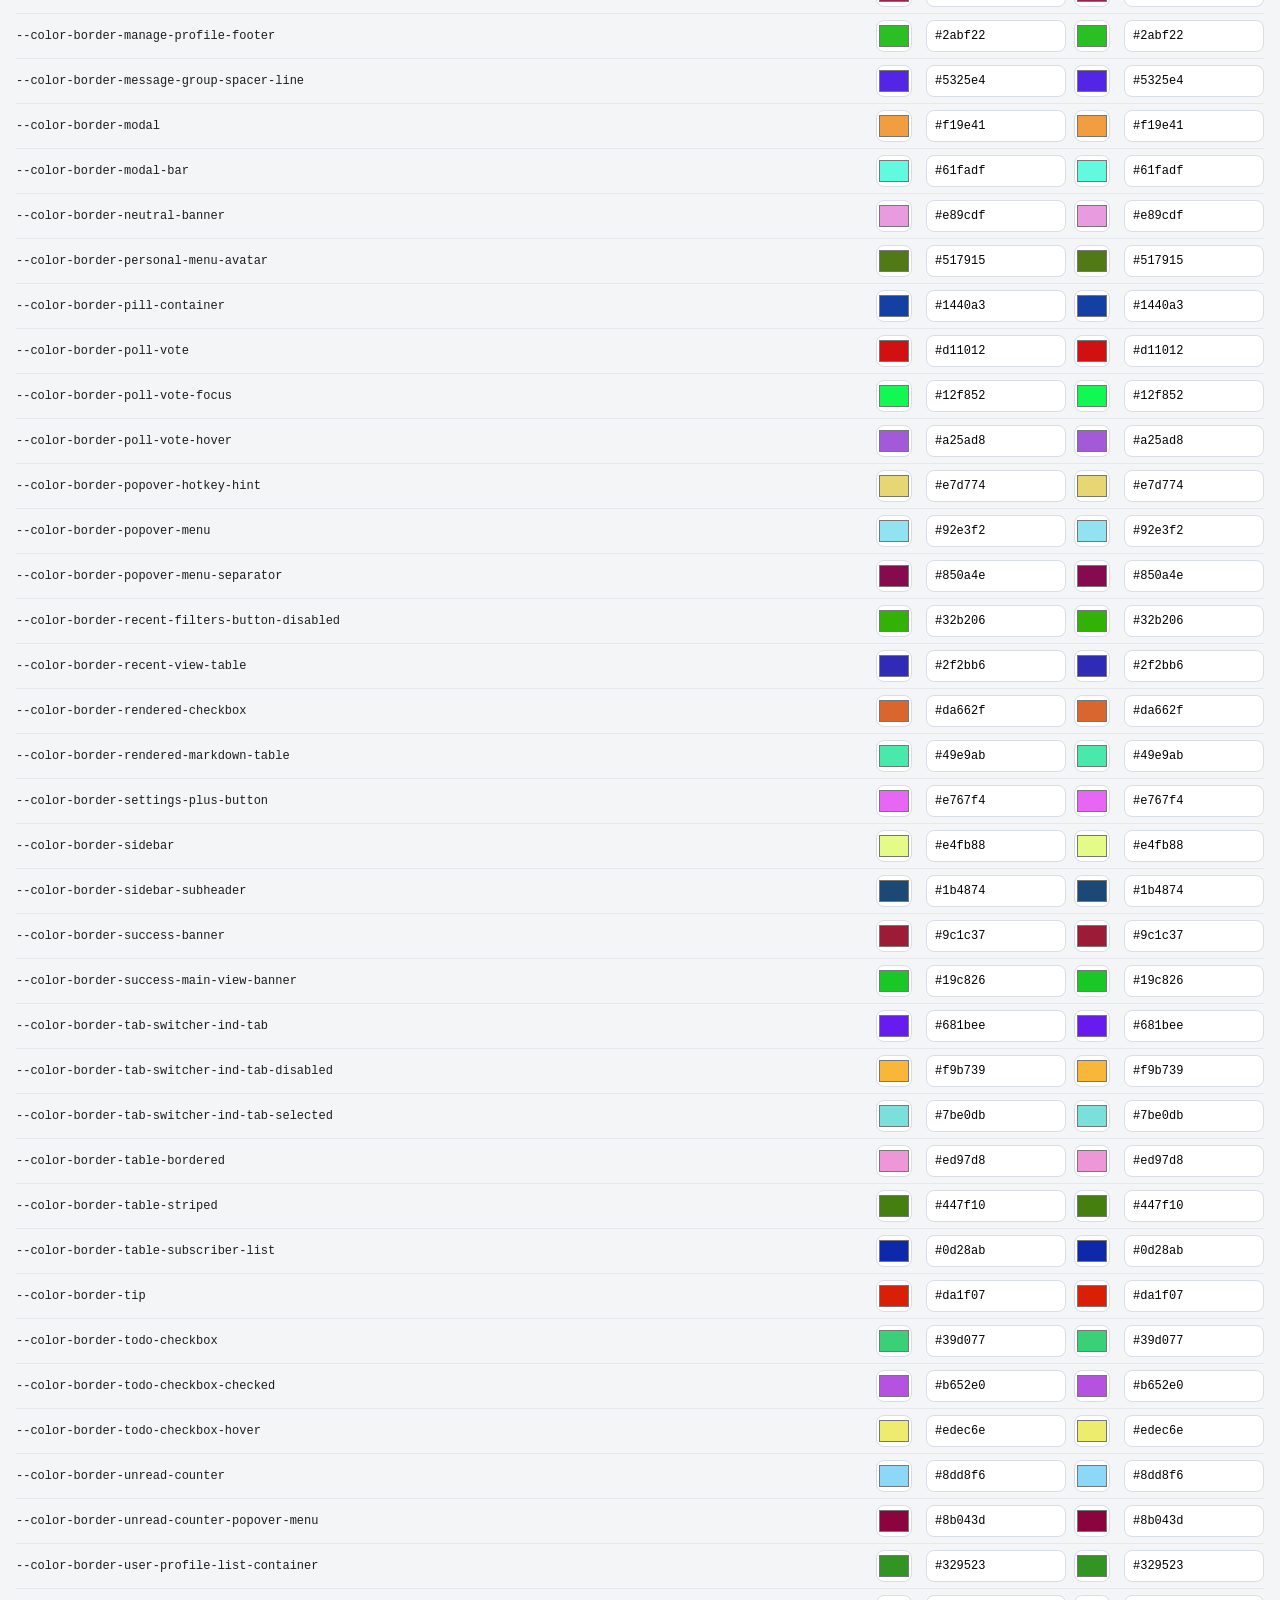
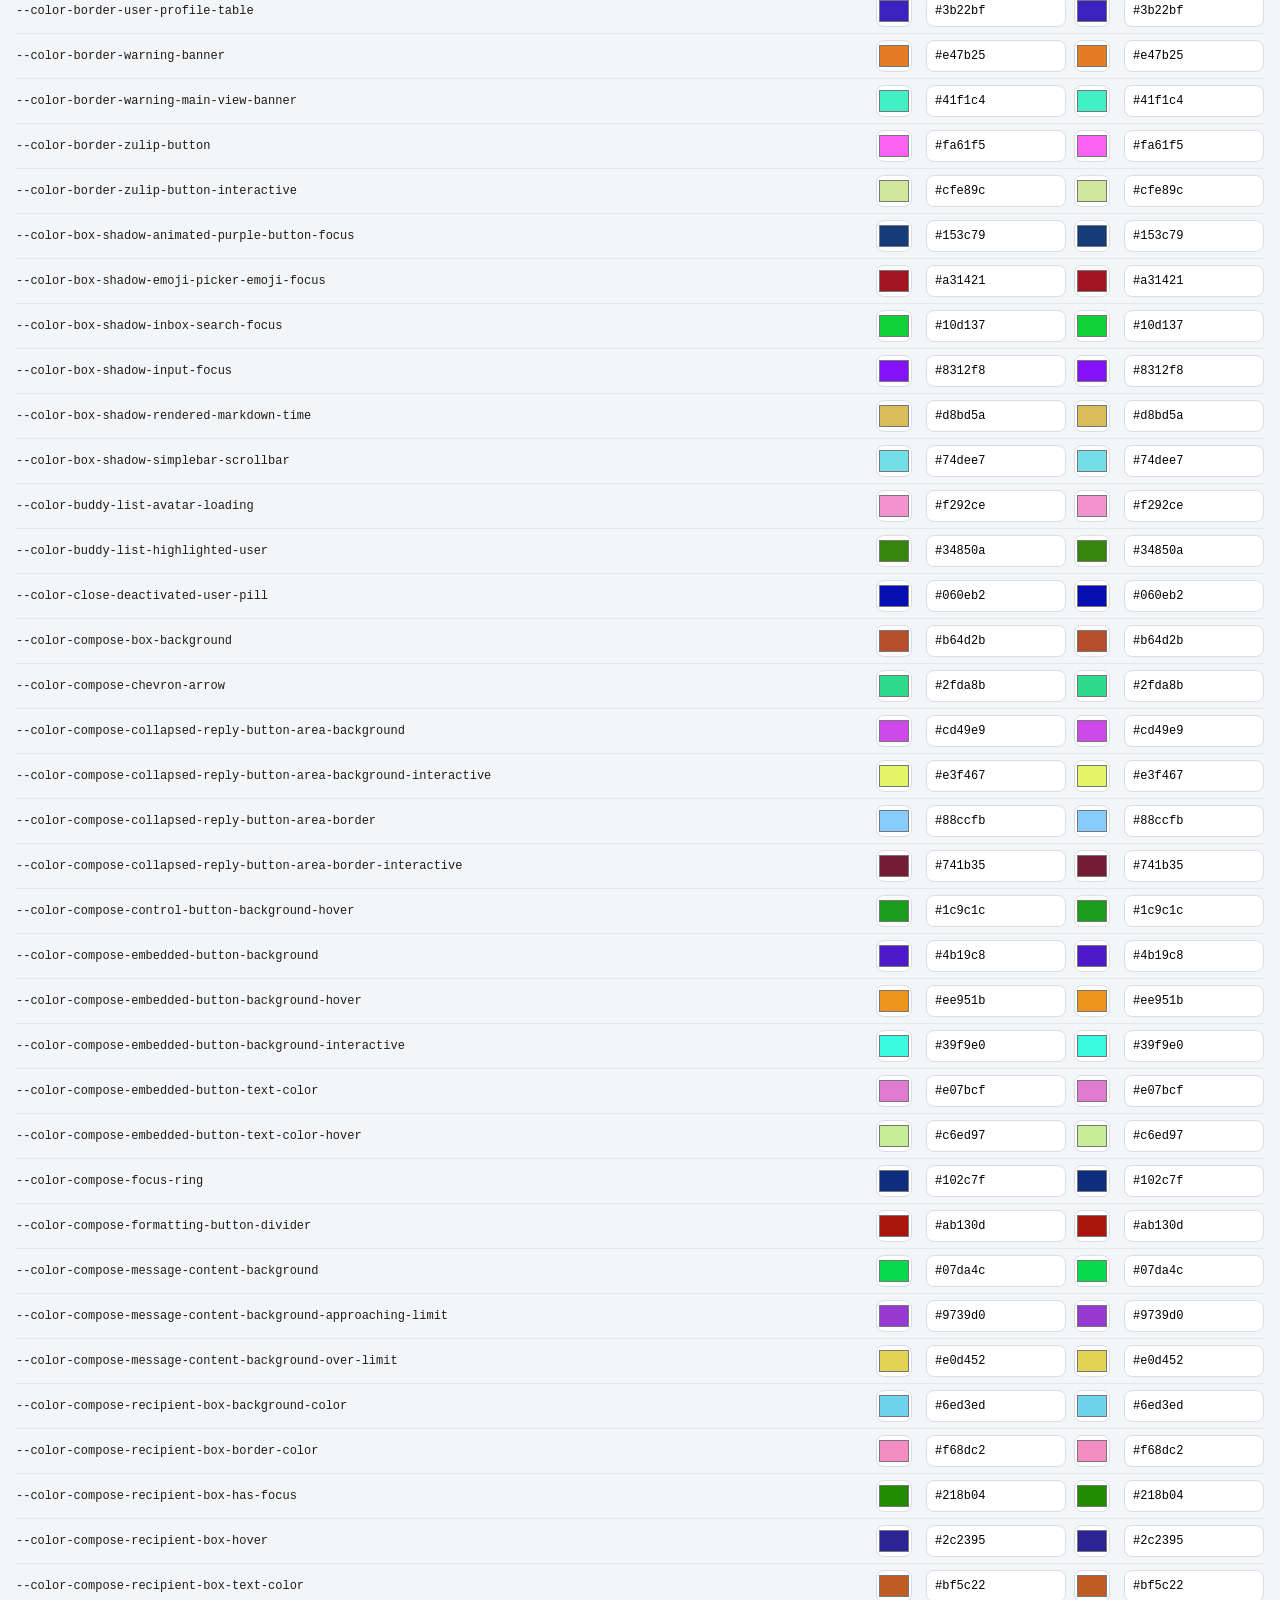
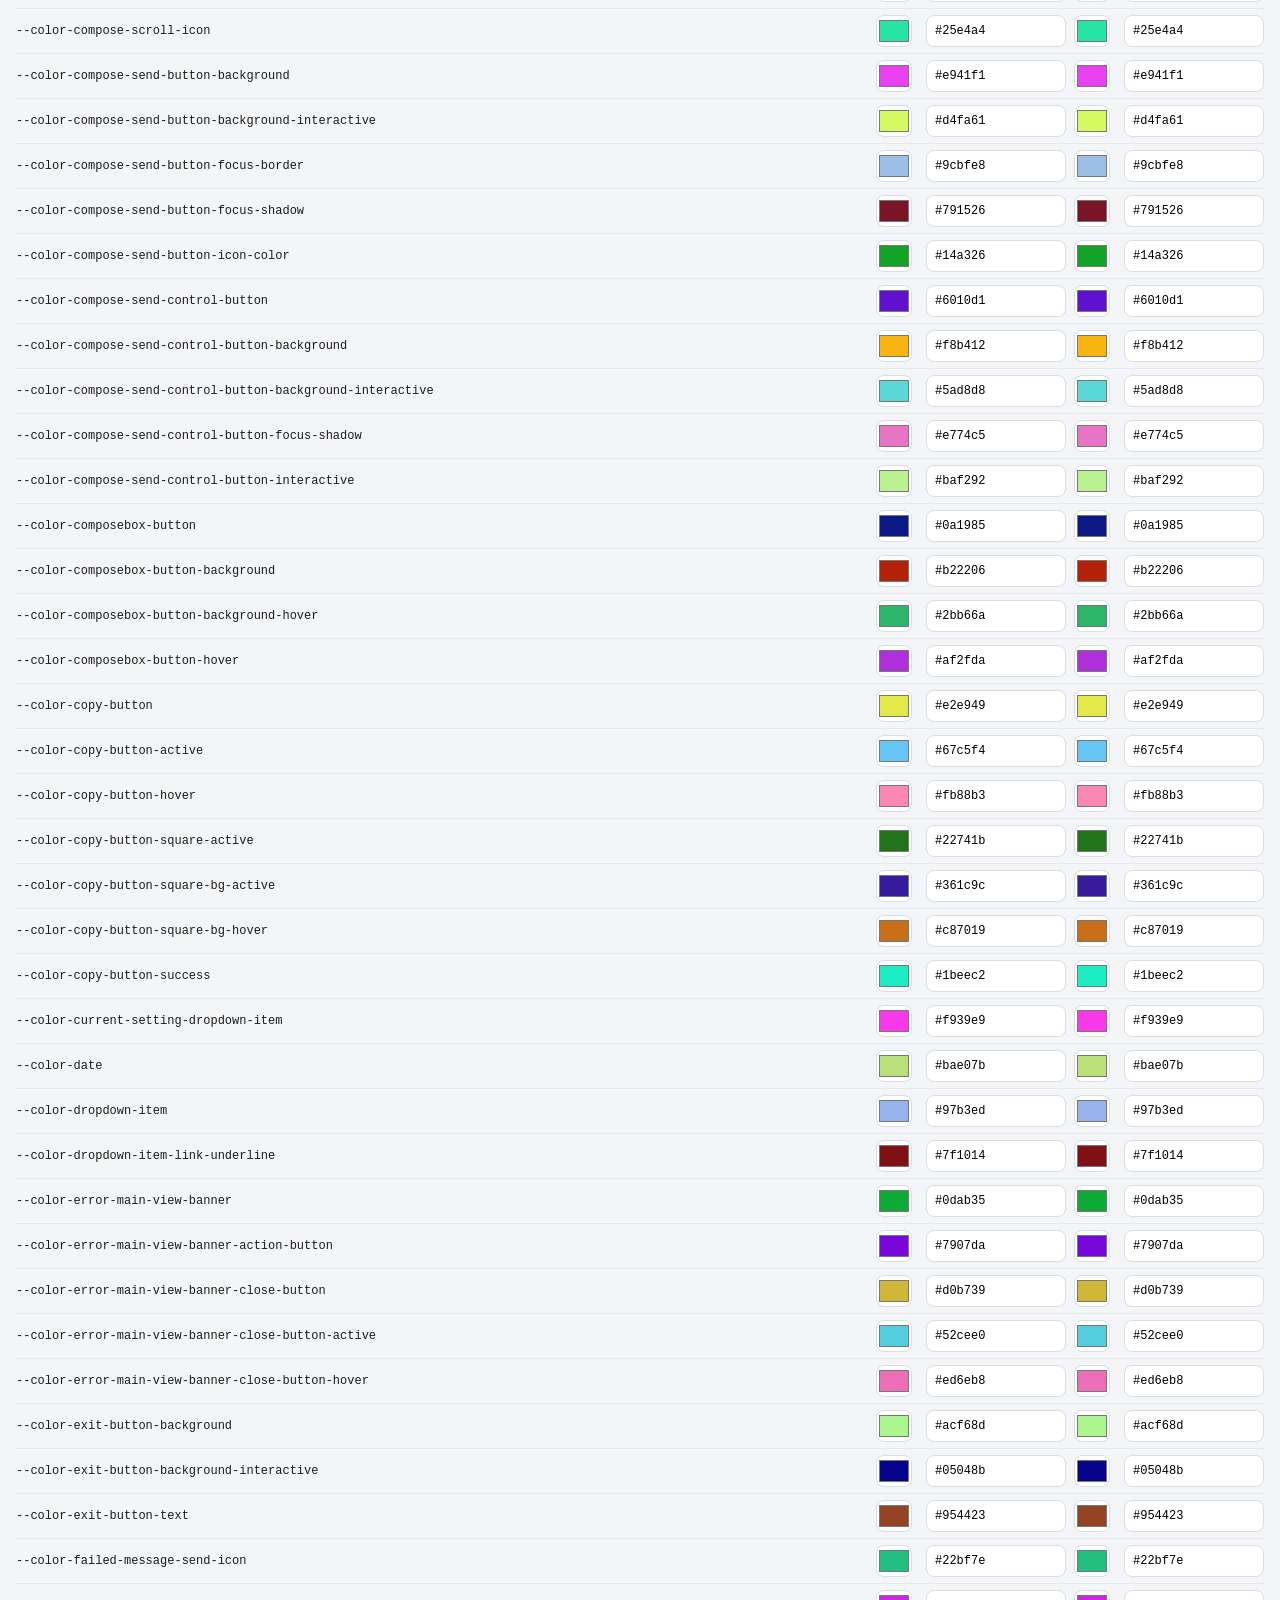
==== commit df14b66a: "adjust tool options" ====
--- a/index.html
+++ b/index.html
@@ -12,6 +12,13 @@
         <span class="logo" aria-hidden="true"></span>
         <span class="brand-name">Zulip Themer</span>
       </div>
+      <label class="preset">
+        <span class="visually-hidden">Built-in theme</span>
+        <select id="theme-preset" aria-label="Built-in theme">
+          <option value="isolate" selected>isolate</option>
+          <option value="default">default</option>
+        </select>
+      </label>
       <label class="theme-name">
         <span class="visually-hidden">Theme name</span>
         <input id="theme-name" type="text" spellcheck="false" value="isolate" />
--- a/styles.css
+++ b/styles.css
@@ -63,8 +63,12 @@
   background: #2f9f52;
 }
 
+.preset select {
+  width: 120px;
+}
+
+.preset select,
 .theme-name input {
-  width: 180px;
   height: 36px;
   padding: 0 12px;
   border: 1px solid #d9dde5;
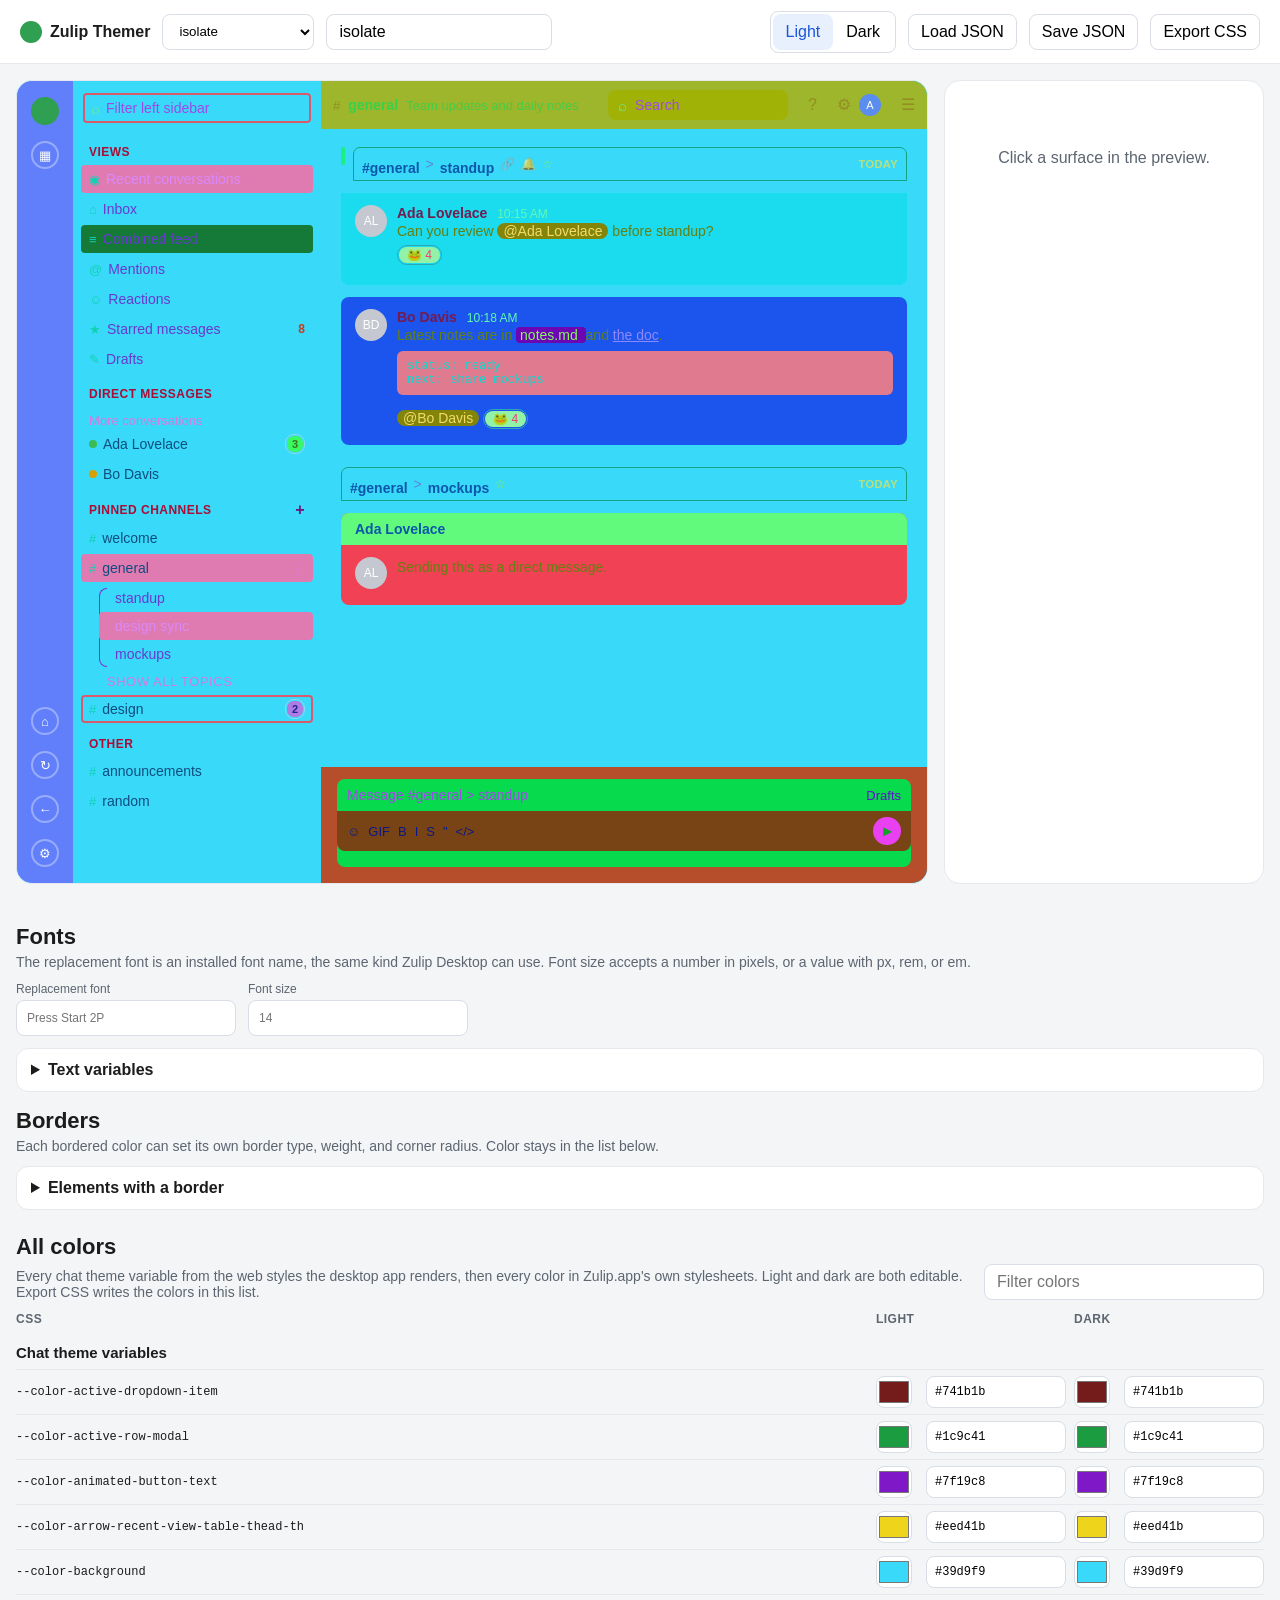
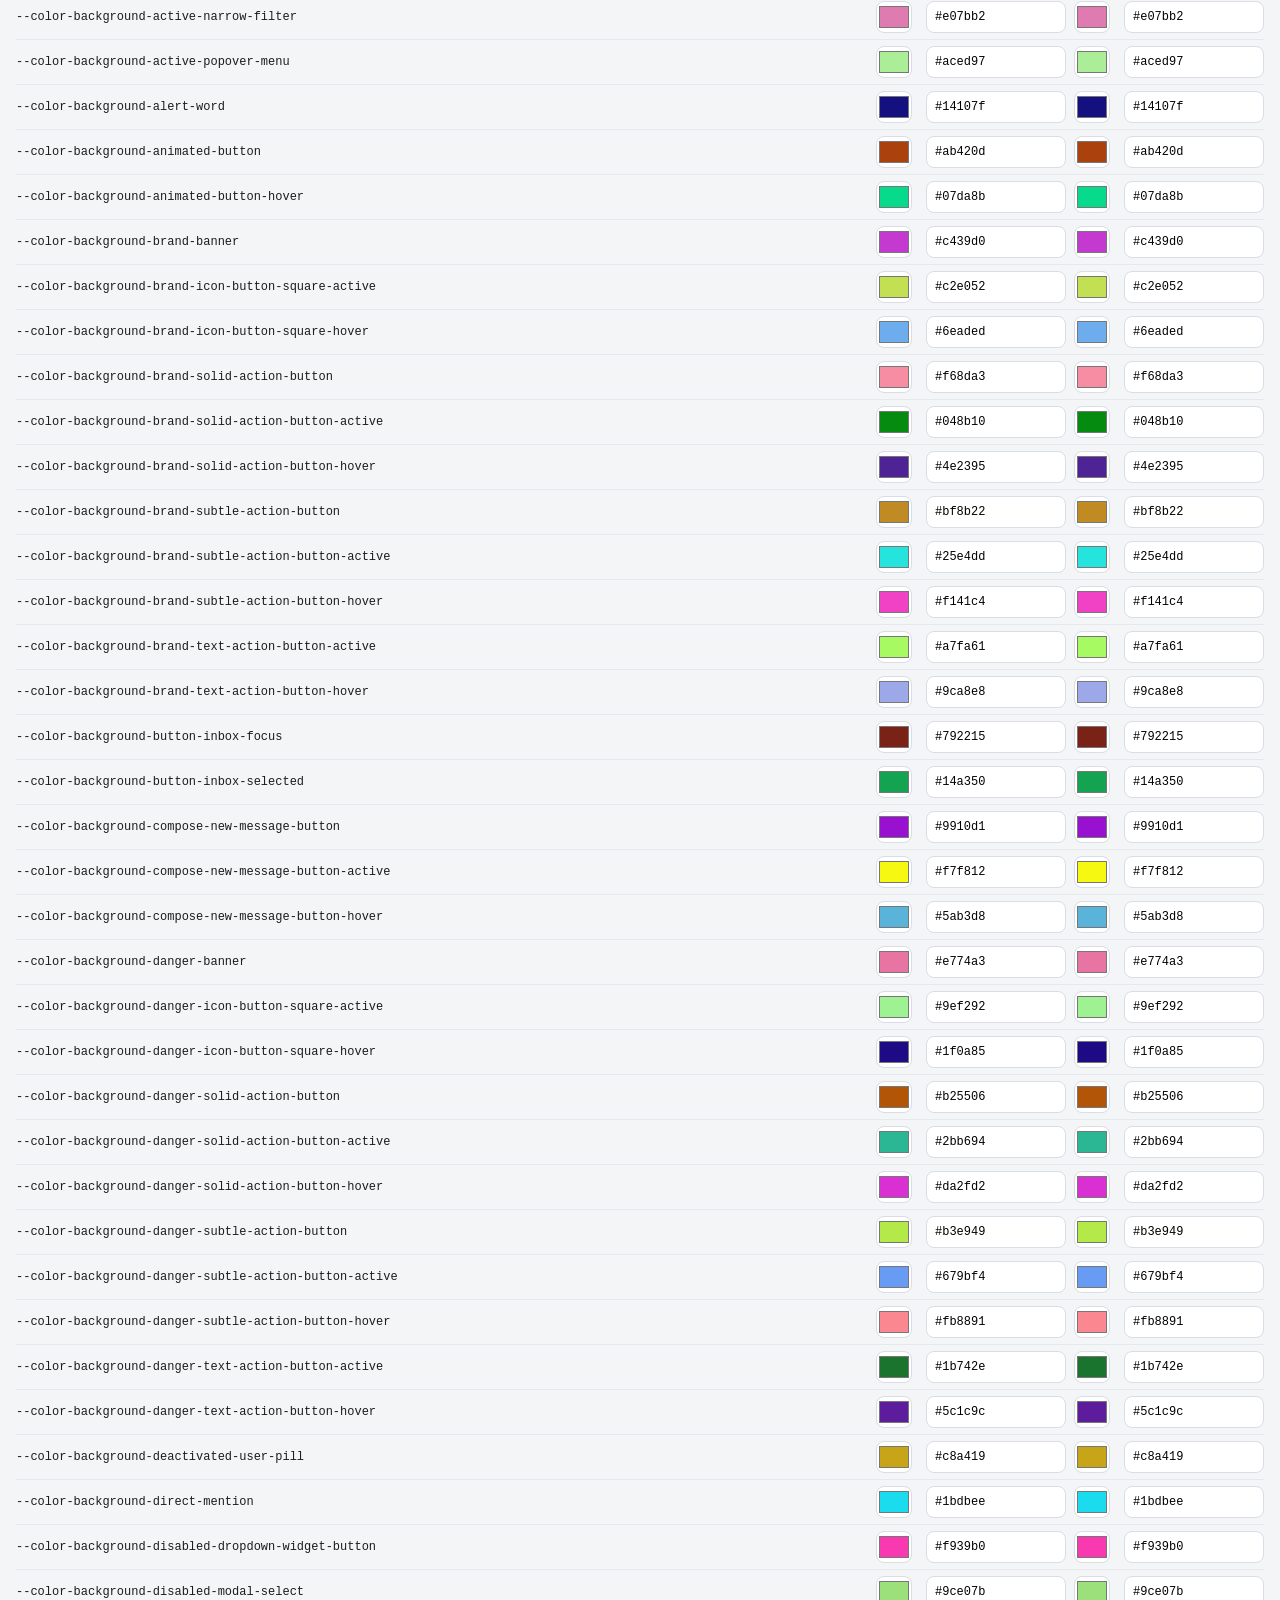
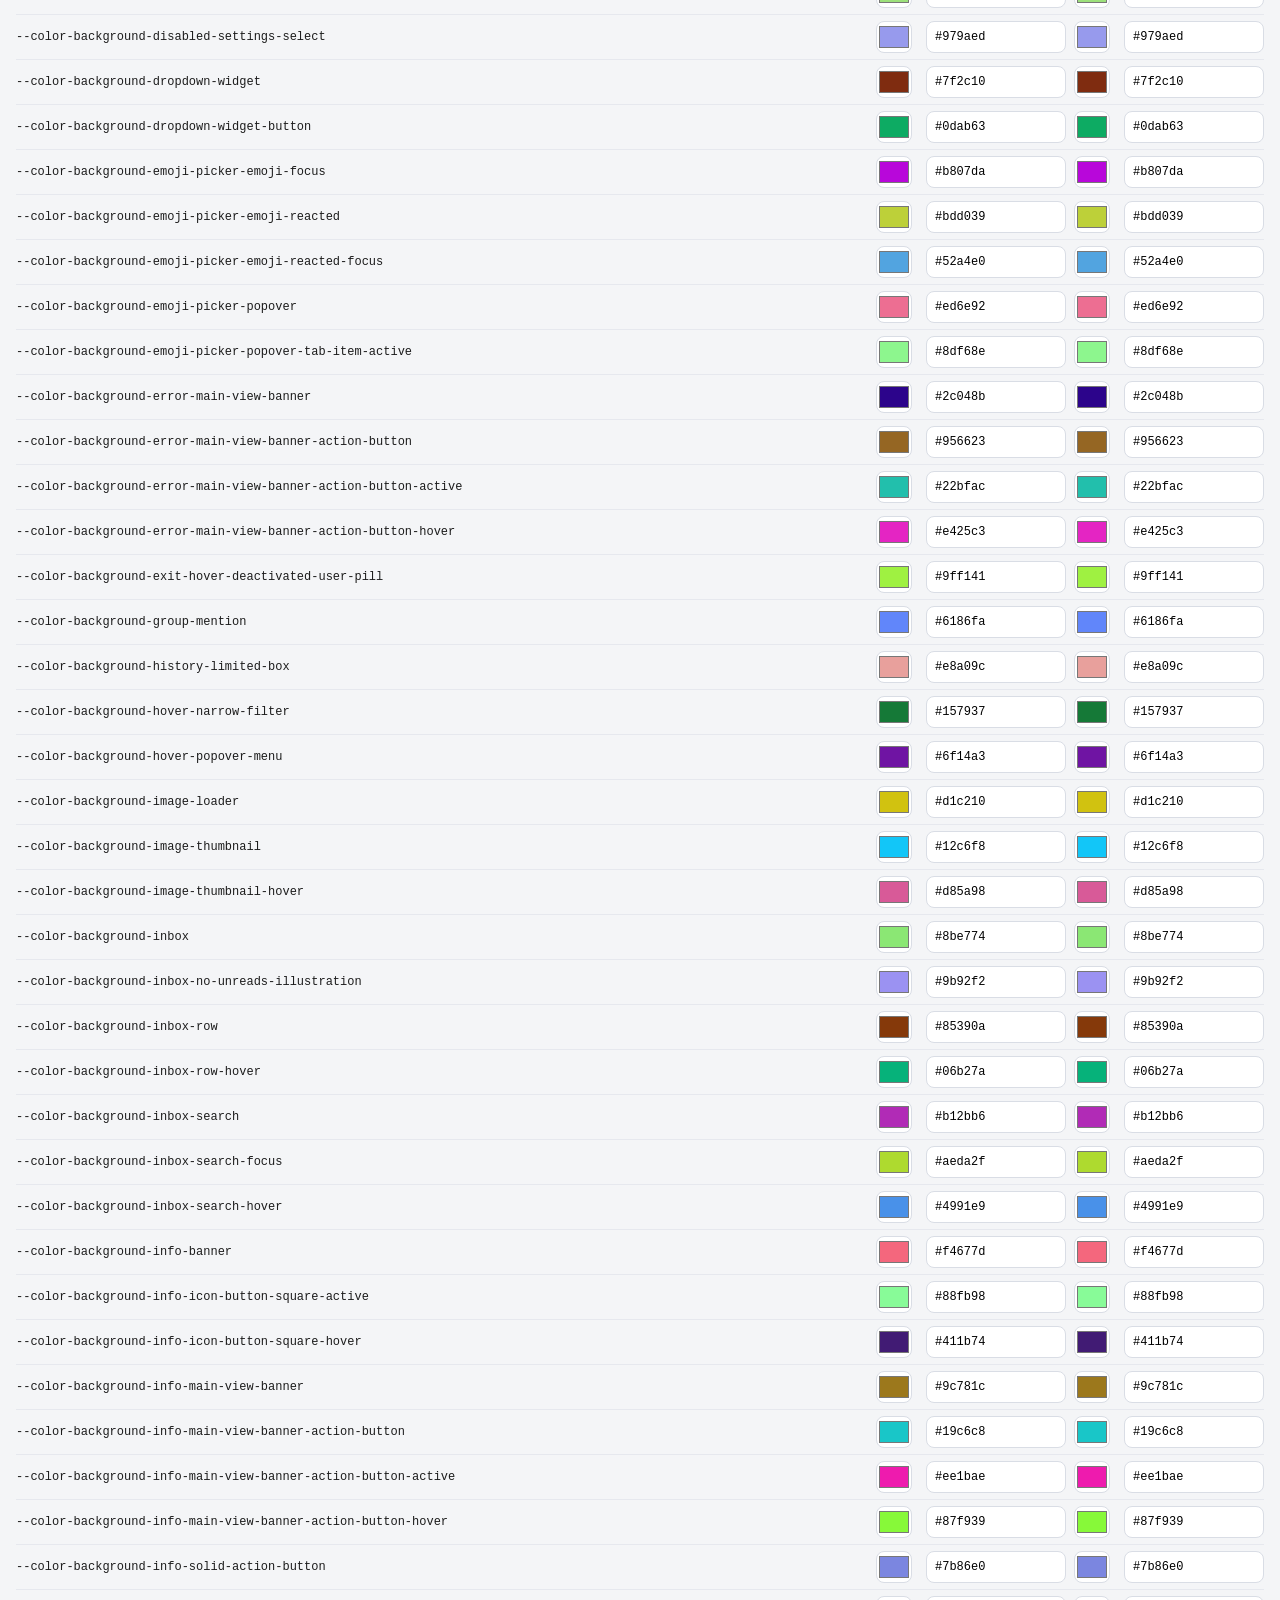
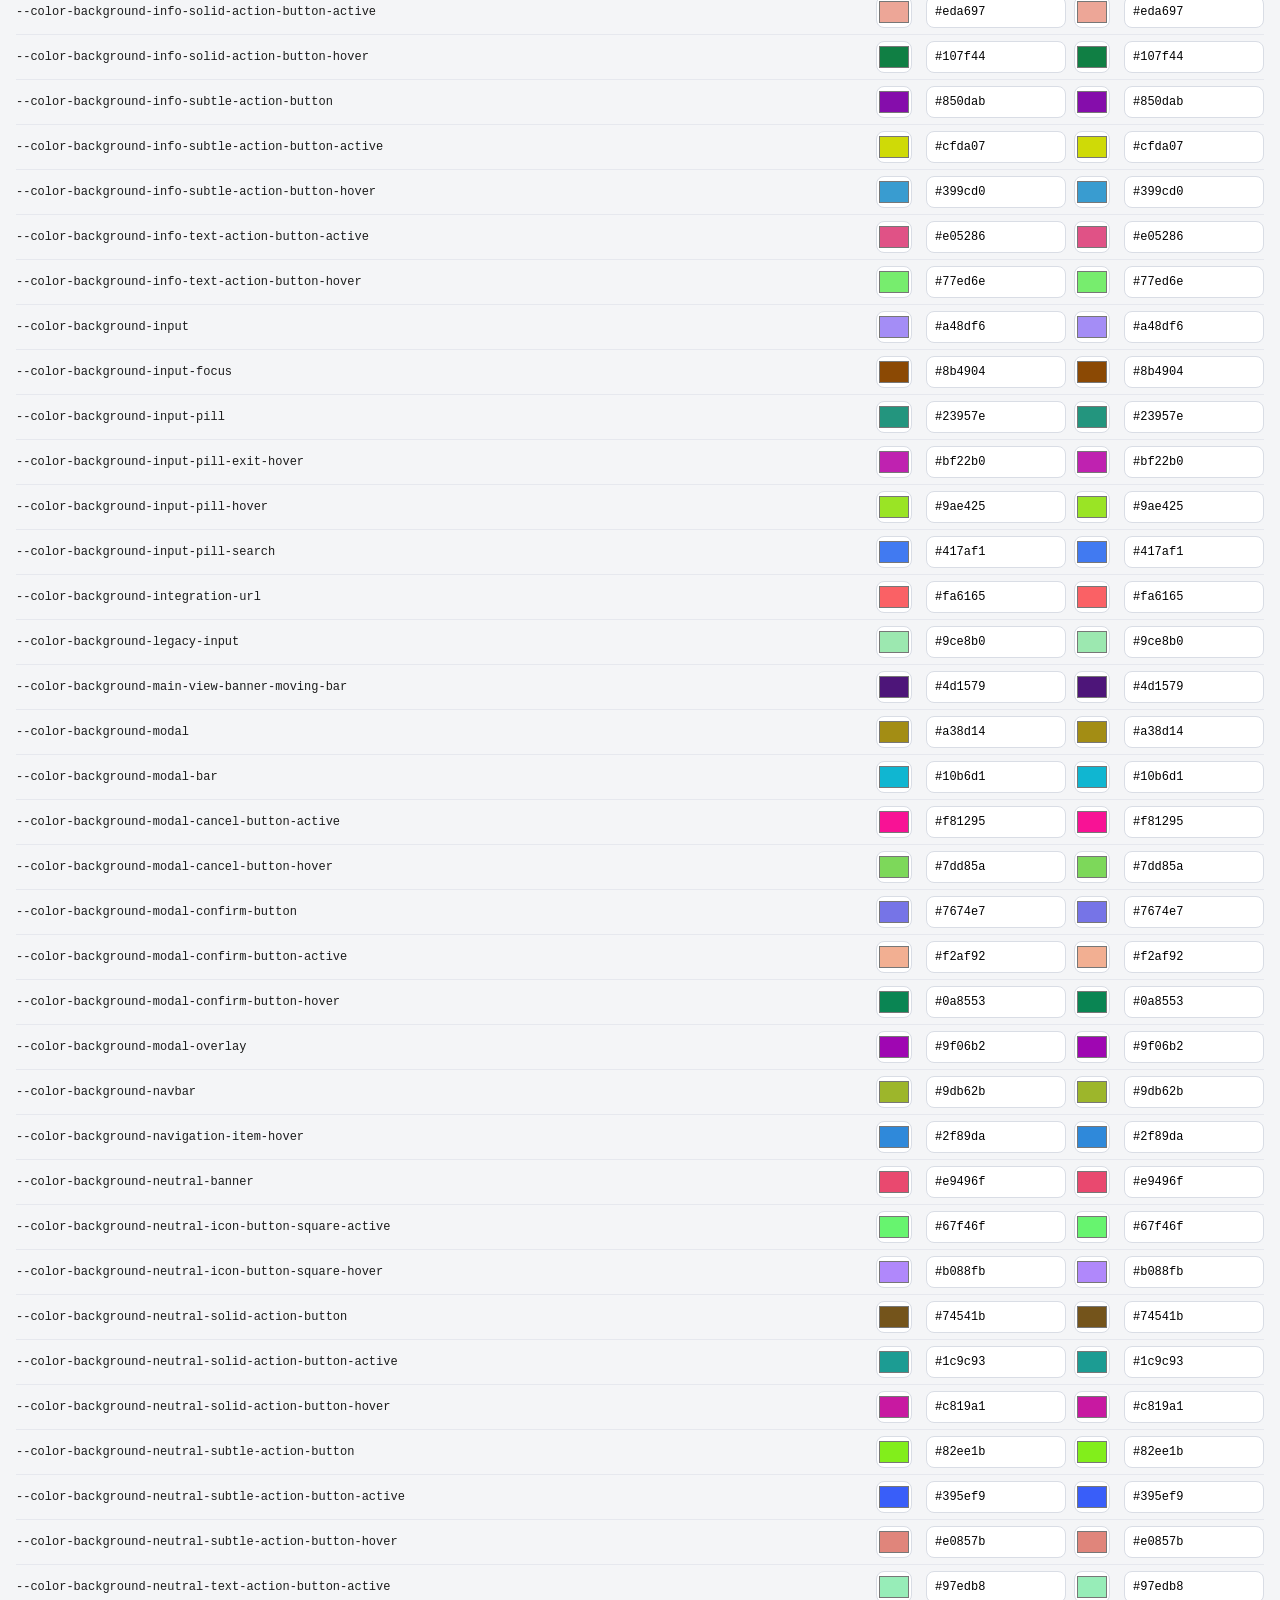
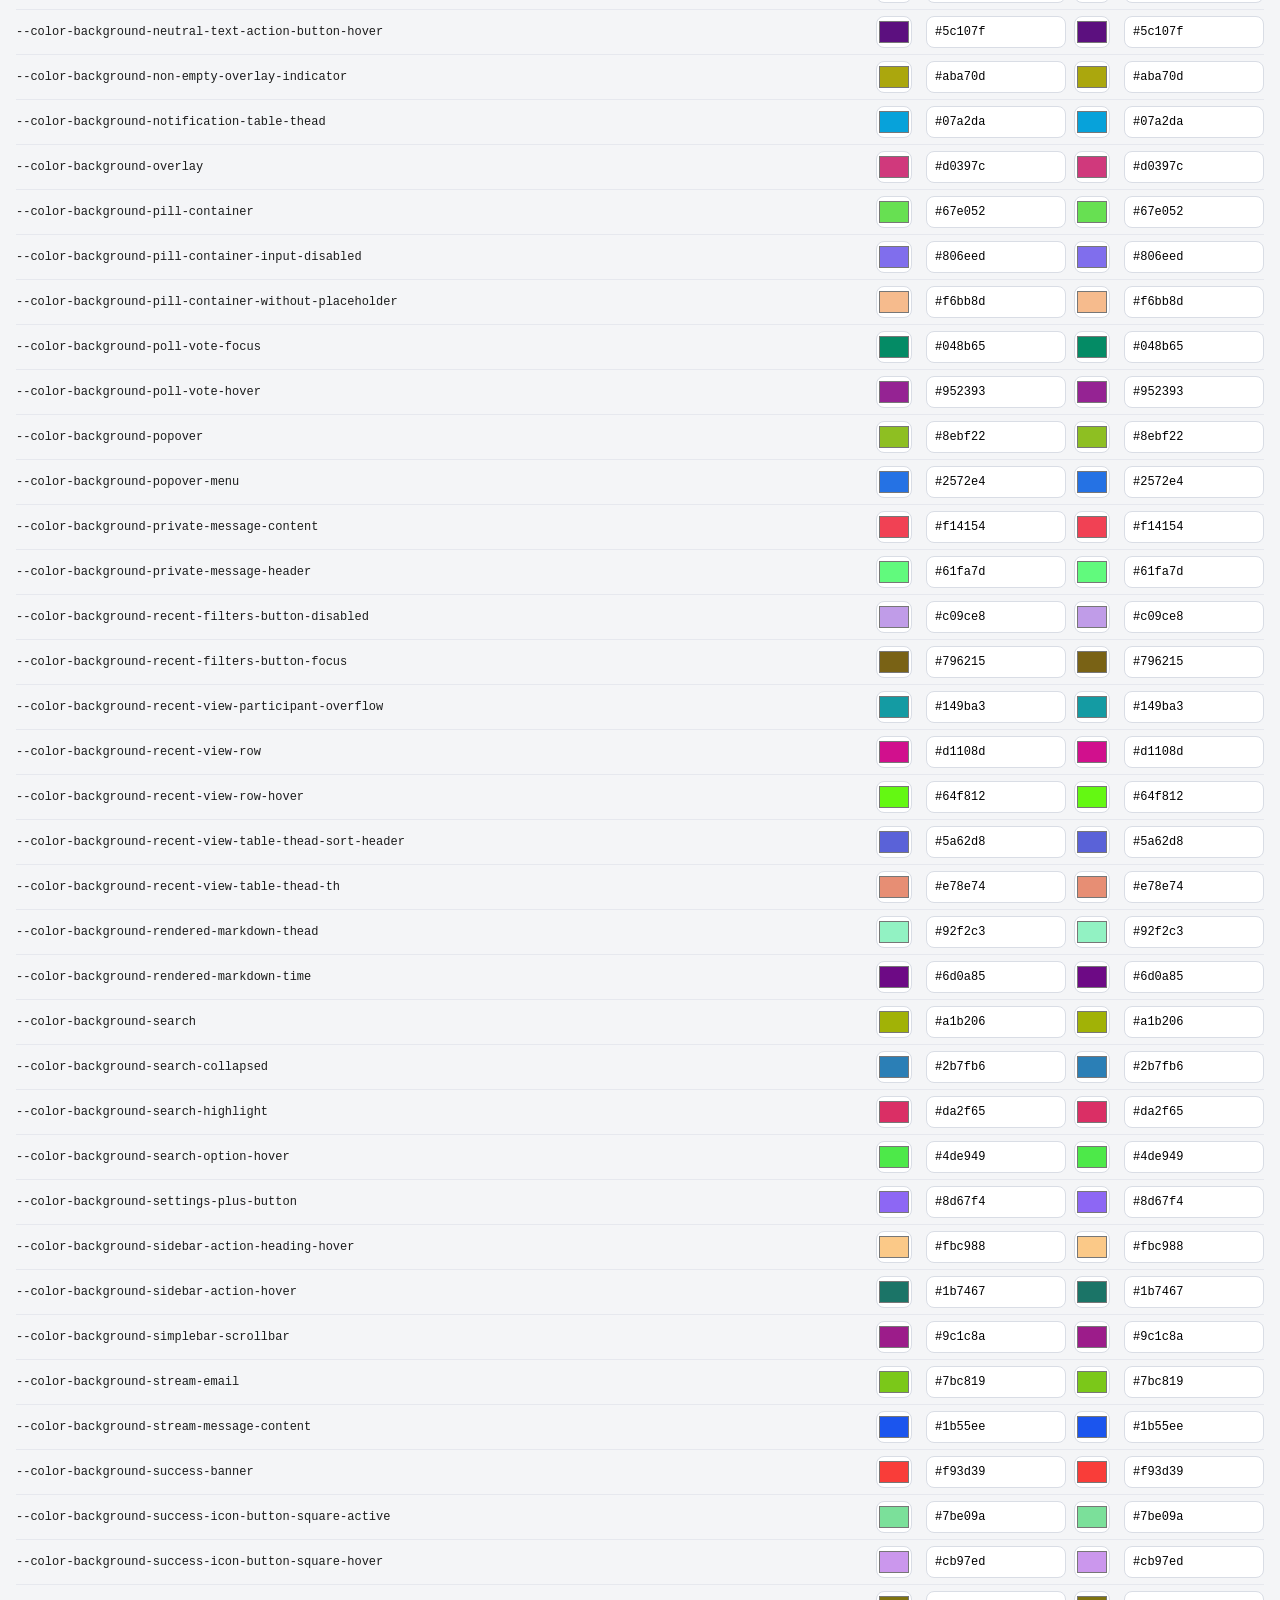
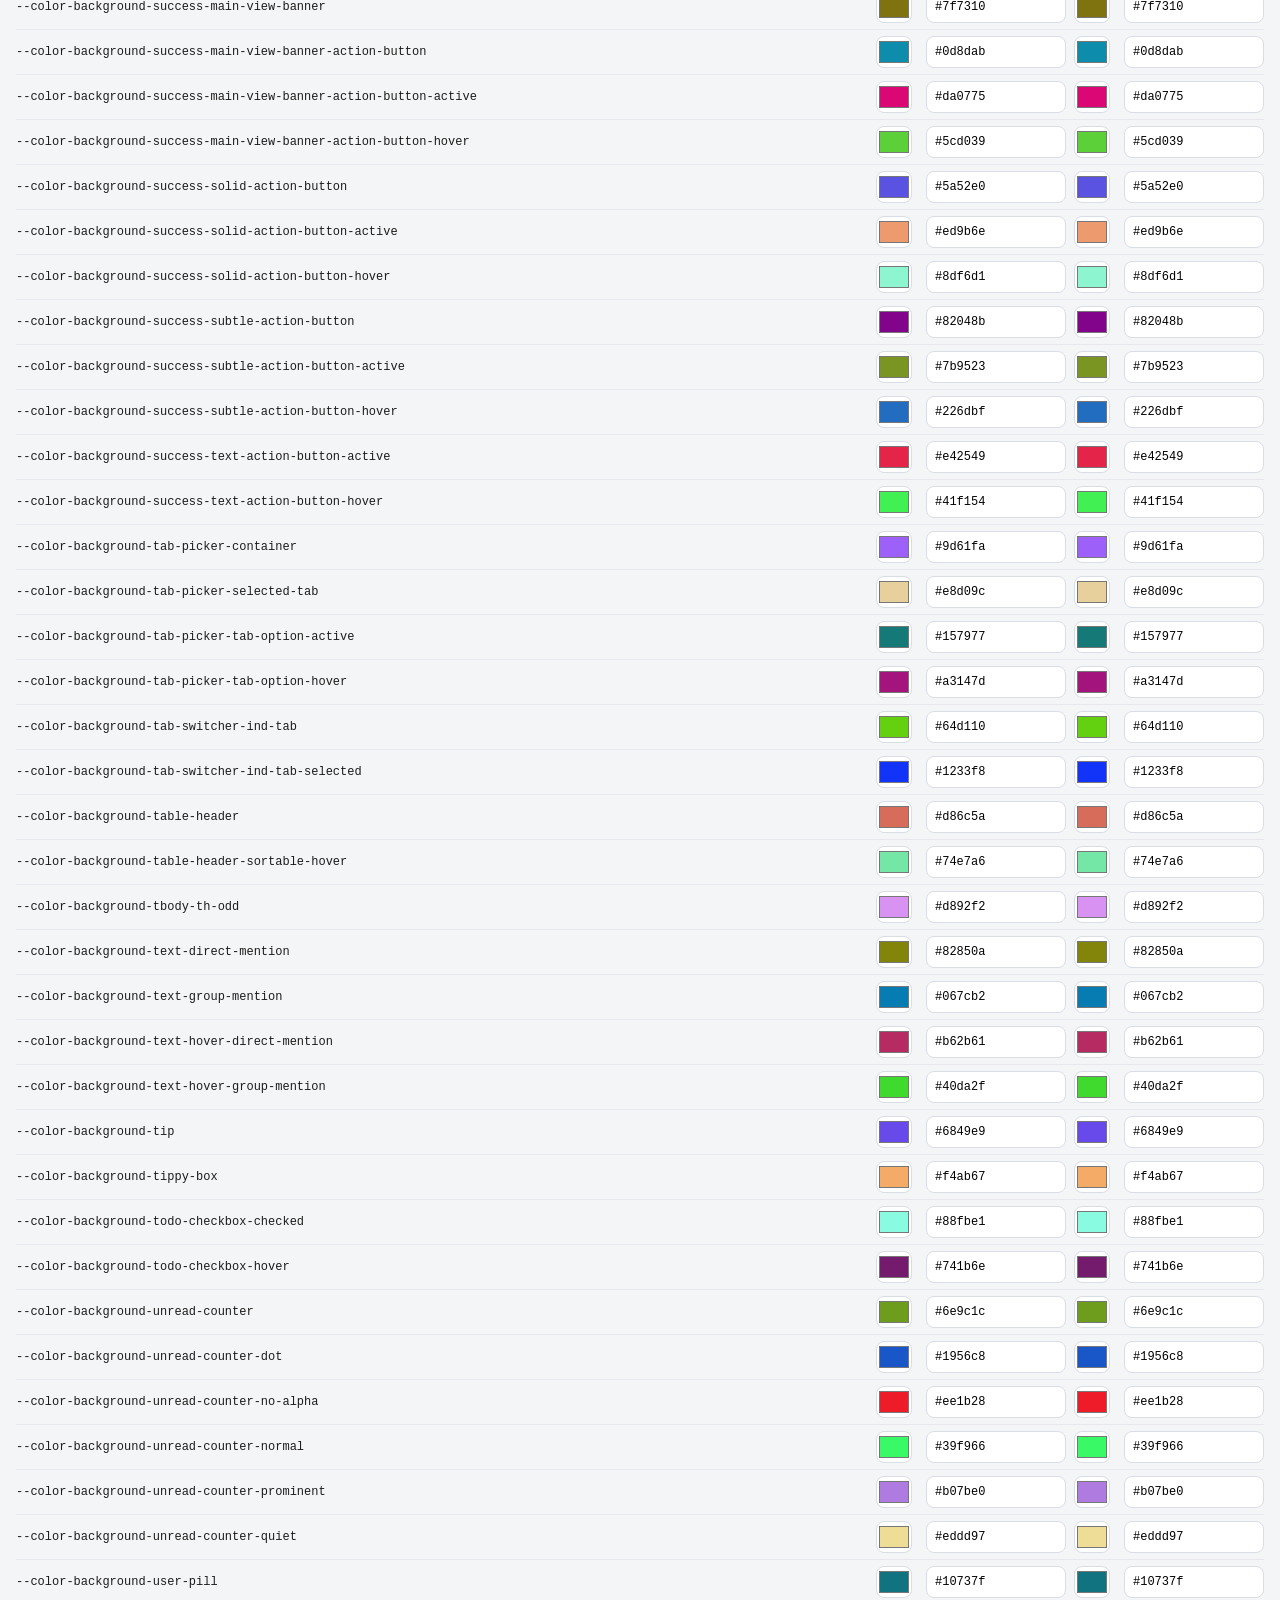
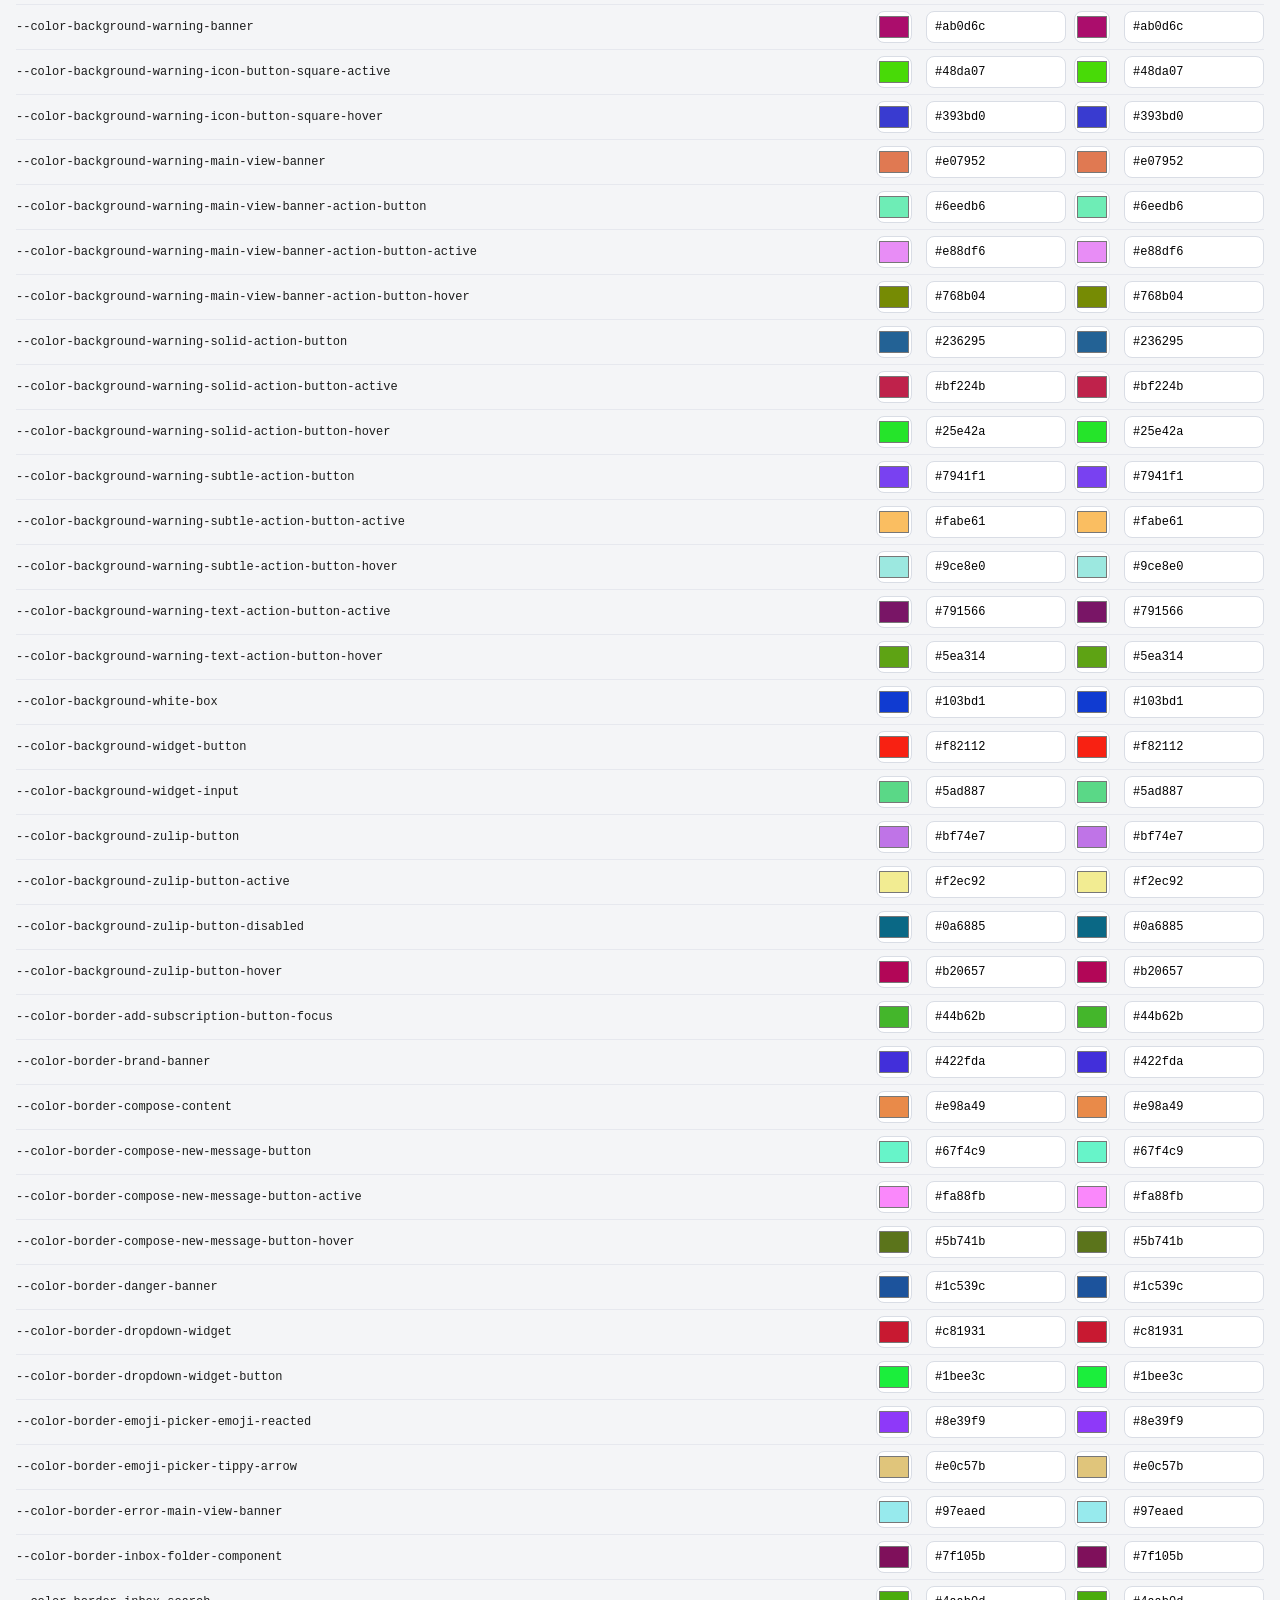
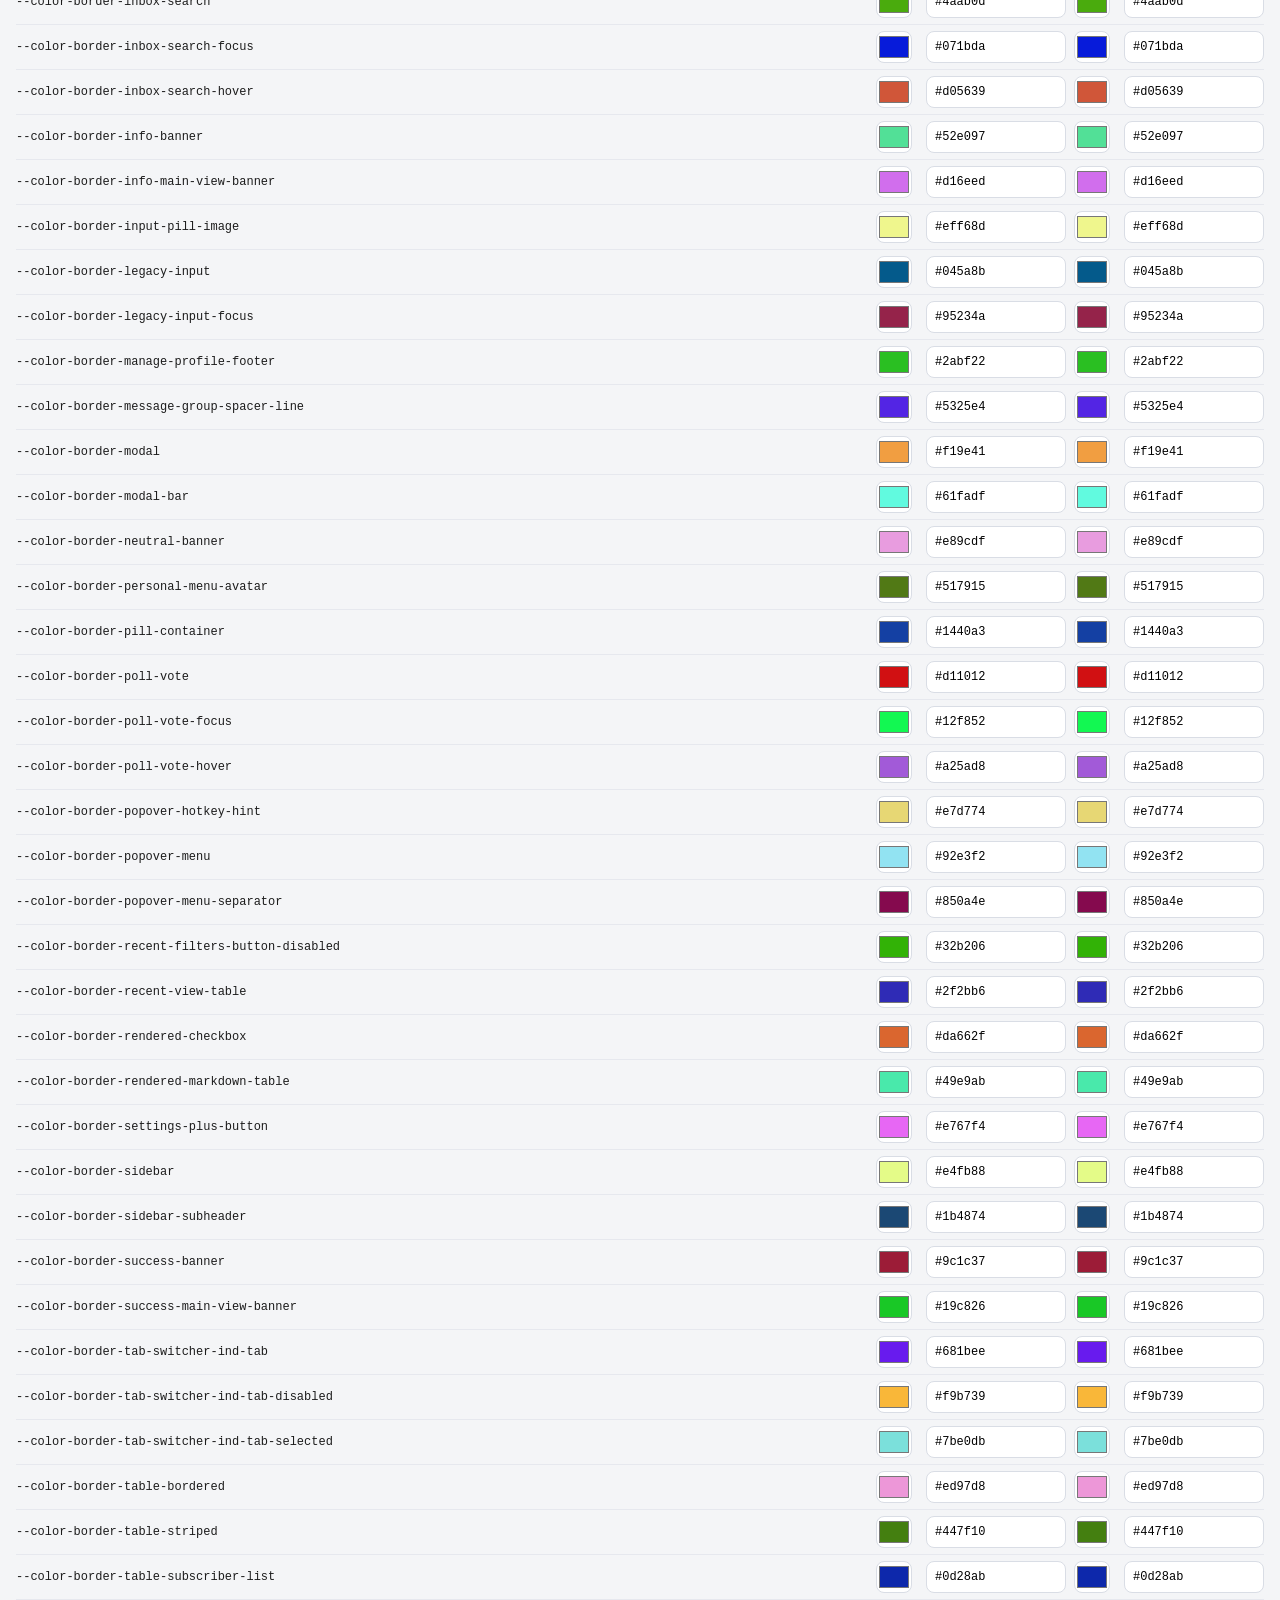
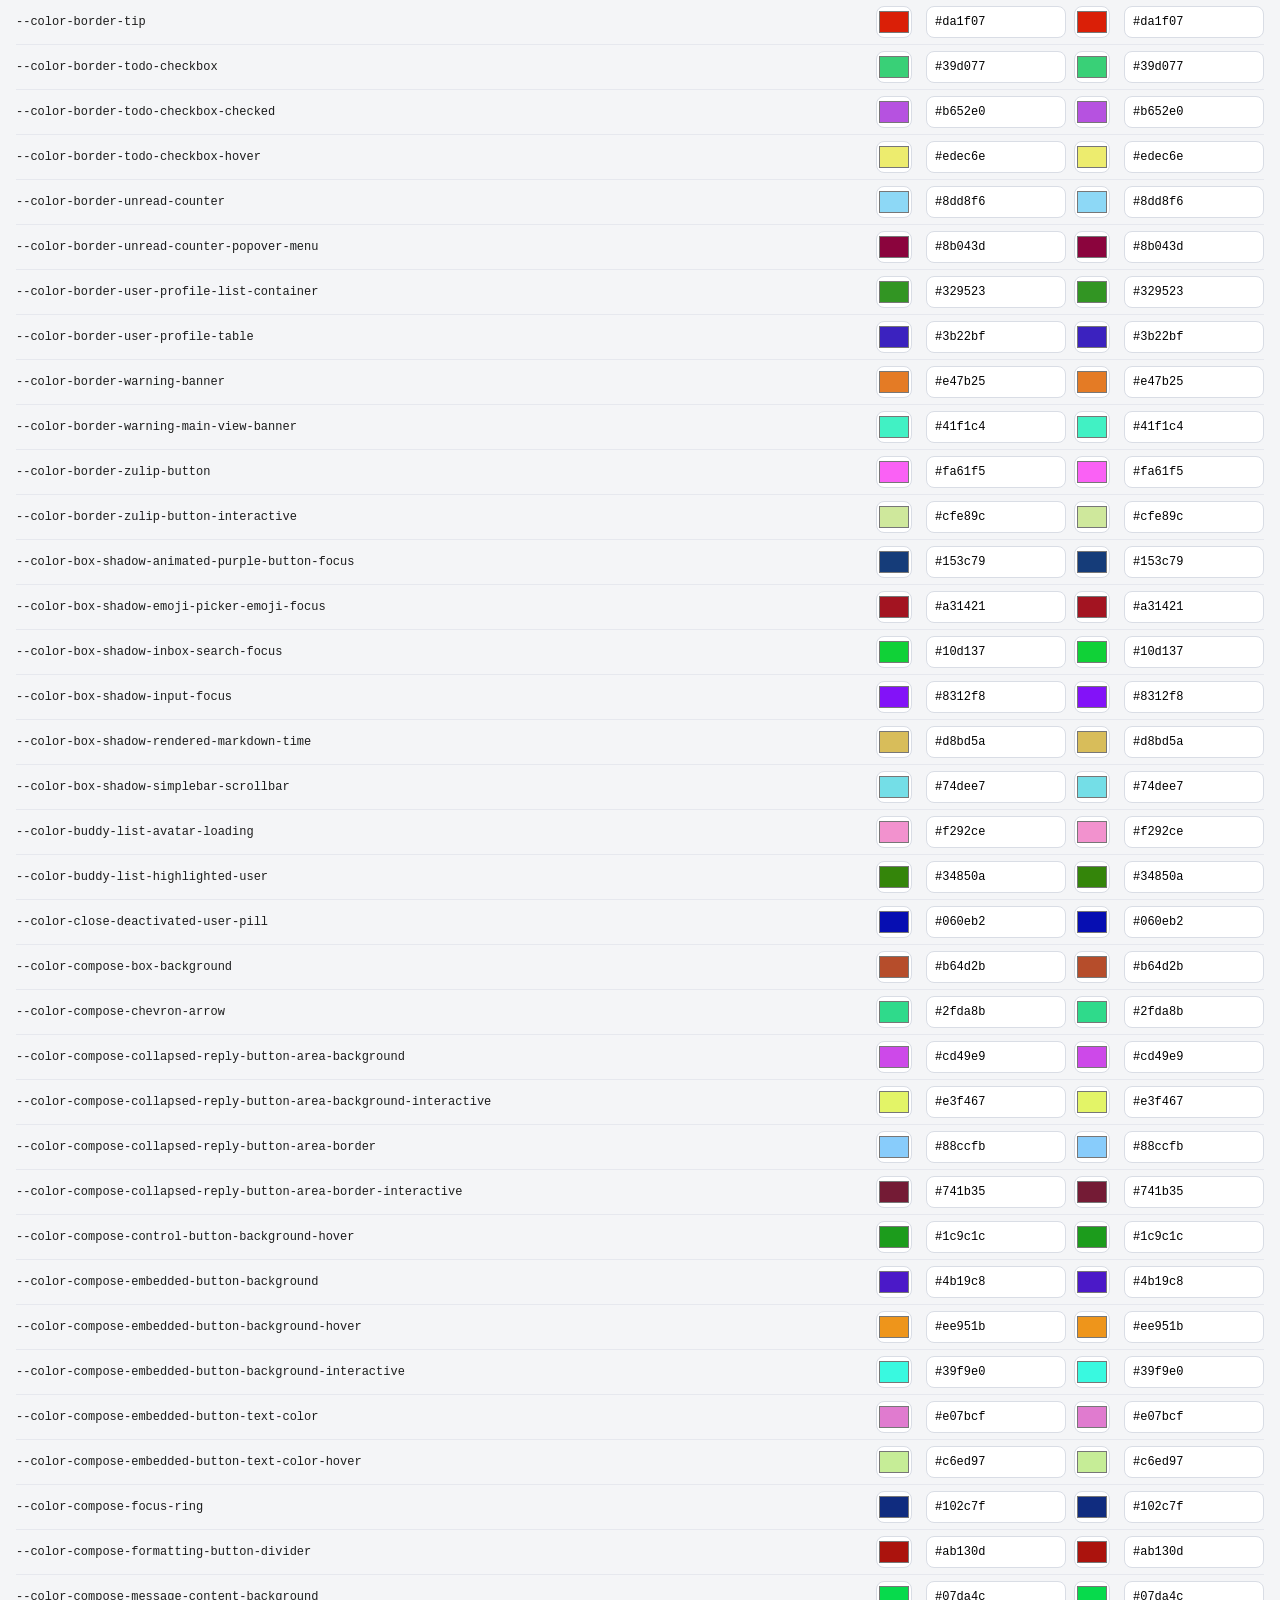
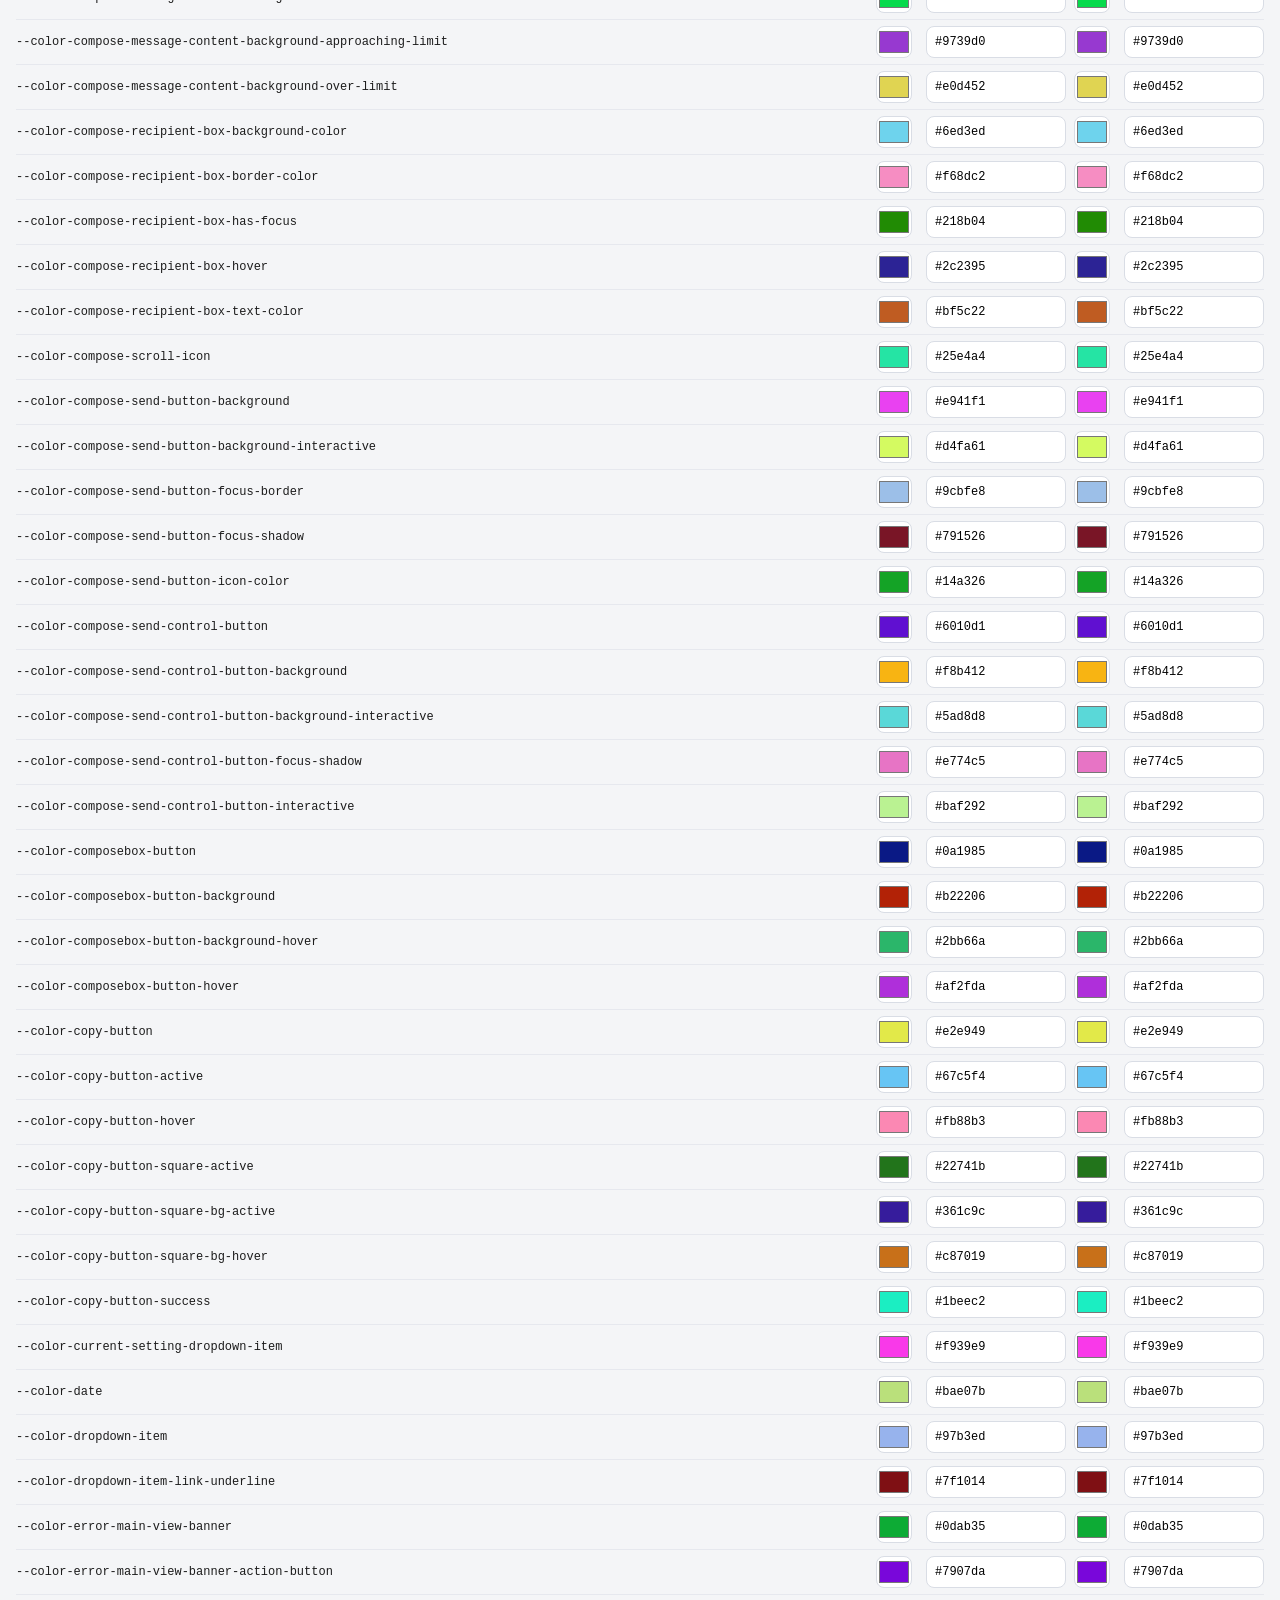
==== commit 463a58c1: "adding more themes" ====
--- a/index.html
+++ b/index.html
@@ -13,11 +13,8 @@
         <span class="brand-name">Zulip Themer</span>
       </div>
       <label class="preset">
-        <span class="visually-hidden">Built-in theme</span>
-        <select id="theme-preset" aria-label="Built-in theme">
-          <option value="isolate" selected>isolate</option>
-          <option value="default">default</option>
-        </select>
+        <span class="visually-hidden">Theme</span>
+        <select id="theme-preset" aria-label="Theme"></select>
       </label>
       <label class="theme-name">
         <span class="visually-hidden">Theme name</span>
@@ -297,6 +294,38 @@
         </div>
       </aside>
     </main>
+    <section class="style-panel" aria-label="Fonts and borders">
+      <h2>Fonts</h2>
+      <p class="style-note">
+        The replacement font is an installed font name, the same kind Zulip Desktop can use.
+        Font size accepts a number in pixels, or a value with px, rem, or em.
+      </p>
+      <div class="style-global">
+        <label>
+          Replacement font
+          <input id="font-family" type="text" spellcheck="false" placeholder="Press Start 2P" autocomplete="off" />
+        </label>
+        <label>
+          Font size
+          <input id="font-size" type="text" spellcheck="false" placeholder="14" autocomplete="off" />
+        </label>
+      </div>
+      <details class="style-fold">
+        <summary>Text variables</summary>
+        <input id="font-text-filter" class="style-filter" type="search" placeholder="Filter text variables" aria-label="Filter text variables" />
+        <div id="font-text-list" class="style-list"></div>
+      </details>
+
+      <h2>Borders</h2>
+      <p class="style-note">
+        Each bordered color can set its own border type, weight, and corner radius. Color stays in the list below.
+      </p>
+      <details class="style-fold">
+        <summary>Elements with a border</summary>
+        <input id="border-filter" class="style-filter" type="search" placeholder="Filter borders" aria-label="Filter borders" />
+        <div id="border-list" class="style-list"></div>
+      </details>
+    </section>
     <section class="catalog" aria-label="All colors">
       <div class="catalog-head">
         <h2>All colors</h2>
@@ -317,6 +346,7 @@
     </section>
     <script src="catalog.js"></script>
     <script src="themes/isolate.js"></script>
+    <script src="themes/bundle.js"></script>
     <script src="app.js"></script>
   </body>
 </html>
--- a/styles.css
+++ b/styles.css
@@ -8,6 +8,22 @@
 body {
   min-height: 100%;
   margin: 0;
+}
+
+@font-face {
+  font-family: "Press Start 2P";
+  src: url("fonts/press-start-2p.woff2") format("woff2");
+  font-weight: 400;
+  font-style: normal;
+  font-display: swap;
+}
+
+@font-face {
+  font-family: "UnifrakturMaguntia";
+  src: url("fonts/unifraktur-maguntia.woff2") format("woff2");
+  font-weight: 400;
+  font-style: normal;
+  font-display: swap;
 }
 
 body {
@@ -64,7 +80,9 @@
 }
 
 .preset select {
-  width: 120px;
+  width: max-content;
+  min-width: 148px;
+  max-width: 280px;
 }
 
 .preset select,
@@ -189,6 +207,30 @@
   user-select: none;
 }
 
+.dummy.use-font-family,
+.dummy.use-font-family * {
+  font-family: var(--theme-font) !important;
+  font-weight: 400 !important;
+  font-synthesis: none;
+}
+
+.dummy.use-font-size,
+.dummy.use-font-size * {
+  font-size: var(--theme-font-size) !important;
+  line-height: 1.45 !important;
+}
+
+.dummy.use-font-family .has-font,
+.dummy .has-font {
+  font-family: var(--theme-font) !important;
+}
+
+.dummy.use-font-size .has-size,
+.dummy .has-size {
+  font-size: var(--theme-font-size) !important;
+  line-height: 1.45 !important;
+}
+
 [data-token] {
   cursor: pointer;
 }
@@ -241,6 +283,22 @@
   pointer-events: none;
 }
 
+.dummy.is-square,
+.dummy.is-square * {
+  border-radius: 0 !important;
+}
+
+.dummy.has-drop-shadow .left-sidebar,
+.dummy.has-drop-shadow .conversation,
+.dummy.has-drop-shadow .navbar,
+.dummy.has-drop-shadow .recipient-box,
+.dummy.has-drop-shadow .stream-card,
+.dummy.has-drop-shadow .dm-card,
+.dummy.has-drop-shadow .compose,
+.dummy.has-drop-shadow .search {
+  box-shadow: var(--theme-drop-shadow);
+}
+
 .org-rail {
   display: flex;
   flex-direction: column;
@@ -996,6 +1054,126 @@
   margin-top: auto;
 }
 
+.style-panel {
+  padding: 8px 16px 8px;
+}
+
+.style-panel h2 {
+  margin: 16px 0 4px;
+  font-size: 22px;
+}
+
+.style-note {
+  margin: 0 0 12px;
+  color: #5c6570;
+  font-size: 14px;
+}
+
+.style-global {
+  display: flex;
+  flex-wrap: wrap;
+  gap: 12px;
+  margin-bottom: 12px;
+}
+
+.style-global label,
+.border-fields label {
+  display: flex;
+  flex-direction: column;
+  gap: 4px;
+  color: #5c6570;
+  font-size: 12px;
+}
+
+.style-global input,
+.style-filter,
+.font-row input,
+.border-fields input,
+.border-fields select {
+  height: 36px;
+  padding: 0 10px;
+  border: 1px solid #d9dde5;
+  border-radius: 8px;
+  background: #fff;
+  color: #1c1c1c;
+  font: inherit;
+}
+
+.style-global input {
+  width: 220px;
+}
+
+.style-fold {
+  margin: 0 0 8px;
+  border: 1px solid #e6e8ee;
+  border-radius: 12px;
+  background: #fff;
+}
+
+.style-fold summary {
+  padding: 12px 14px;
+  cursor: pointer;
+  font-weight: 700;
+}
+
+.style-filter {
+  display: block;
+  width: min(320px, calc(100% - 28px));
+  margin: 0 14px 10px;
+}
+
+.style-list {
+  display: flex;
+  flex-direction: column;
+  gap: 8px;
+  max-height: 420px;
+  padding: 0 14px 14px;
+  overflow: auto;
+}
+
+.font-row,
+.border-item {
+  display: grid;
+  grid-template-columns: minmax(0, 1fr) minmax(140px, 220px) 100px;
+  gap: 8px;
+  align-items: center;
+}
+
+.font-row code,
+.border-item summary code {
+  overflow-wrap: anywhere;
+  font-family: ui-monospace, SFMono-Regular, Menlo, monospace;
+  font-size: 12px;
+}
+
+.border-item {
+  display: block;
+  border: 1px solid #e6e8ee;
+  border-radius: 8px;
+}
+
+.font-row[hidden],
+.border-item[hidden] {
+  display: none;
+}
+
+.border-item summary {
+  padding: 8px 10px;
+  cursor: pointer;
+}
+
+.border-fields {
+  display: flex;
+  flex-wrap: wrap;
+  gap: 10px;
+  padding: 0 10px 10px;
+}
+
+.border-fields input,
+.border-fields select {
+  width: 140px;
+}
+
 .catalog {
   padding: 8px 16px 32px;
 }
